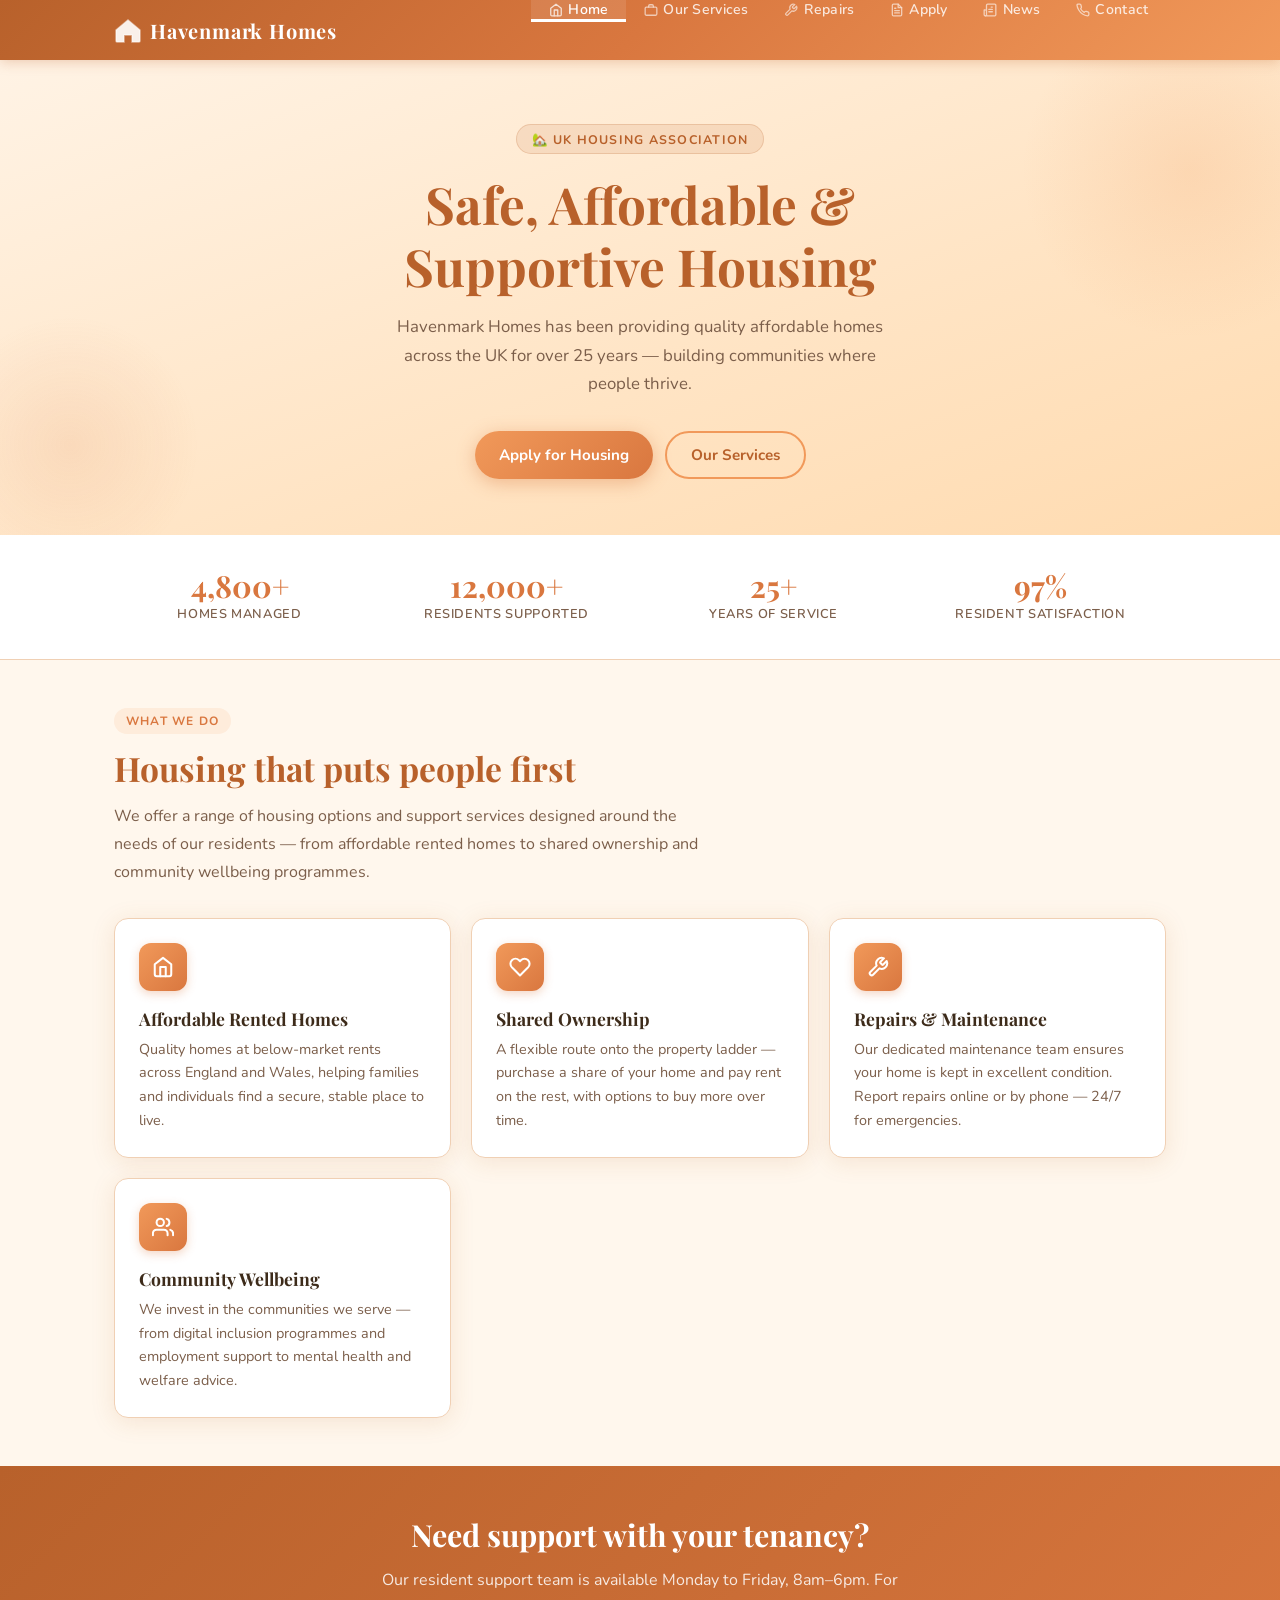
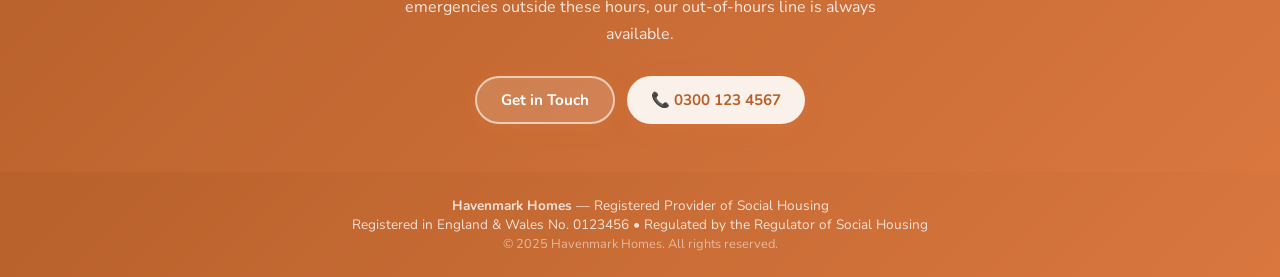
==== index.html @ f531d2bd "Add files via upload" ====
<!doctype html>
<html lang="en">
<head>
  <meta charset="utf-8" />
  <meta name="viewport" content="width=device-width, initial-scale=1" />
  <title>Havenmark Homes • Safe, Affordable, Supportive Housing</title>
  <meta name="description" content="Havenmark Homes is a UK housing association committed to providing safe, affordable, and supportive homes across the country." />
  <meta name="theme-color" content="#F1995A" />
  <link rel="icon" href="data:image/svg+xml,<svg xmlns='http://www.w3.org/2000/svg' viewBox='0 0 100 100'><text y='70' font-size='80'>🏠</text></svg>">
  <link href="https://fonts.googleapis.com/css2?family=Playfair+Display:wght@600;700&family=Nunito:wght@400;500;600;700&display=swap" rel="stylesheet" />

  <style>
    :root {
      --brand:       #F1995A;
      --brand-dark:  #D9773F;
      --brand-deep:  #B8612B;
      --cream:       #FFF7ED;
      --panel:       #FFF0DF;
      --text:        #3D2B1A;
      --muted:       #7B5E4A;
      --white:       #FFFFFF;
      --border:      #F0D0B4;
      --success:     #065F46;
      --success-bg:  #ECFDF5;
      --radius:      14px;
      --shadow:      0 4px 24px rgba(180,100,40,.13);
    }

    *, *::before, *::after { box-sizing: border-box; margin: 0; padding: 0; }

    html { font-size: 16px; scroll-behavior: smooth; }

    body {
      font-family: 'Nunito', sans-serif;
      background: var(--cream);
      color: var(--text);
      min-height: 100vh;
      display: flex;
      flex-direction: column;
    }

    /* ── TOP BAR ── */
    .topbar {
      background: linear-gradient(135deg, var(--brand-deep) 0%, var(--brand-dark) 50%, var(--brand) 100%);
      padding: 0;
      box-shadow: 0 2px 12px rgba(180,80,20,.25);
      position: sticky;
      top: 0;
      z-index: 100;
    }

    .topbar-inner {
      max-width: 1100px;
      margin: 0 auto;
      padding: 0 1.5rem;
      display: flex;
      align-items: stretch;
      justify-content: space-between;
      gap: 1rem;
    }

    .brand {
      font-family: 'Playfair Display', serif;
      font-size: 1.25rem;
      font-weight: 700;
      color: var(--white);
      letter-spacing: 0.04em;
      padding: 1rem 0;
      white-space: nowrap;
      display: flex;
      align-items: center;
      gap: .5rem;
    }

    .brand-icon {
      width: 28px; height: 28px;
      flex-shrink: 0;
    }

    /* ── NAV TABS ── */
    .nav-tabs {
      display: flex;
      align-items: stretch;
      gap: 0;
      list-style: none;
      overflow-x: auto;
      scrollbar-width: none;
    }
    .nav-tabs::-webkit-scrollbar { display: none; }

    .nav-tabs li a {
      display: flex;
      align-items: center;
      gap: .35rem;
      padding: 0 1.1rem;
      height: 100%;
      color: rgba(255,255,255,.82);
      text-decoration: none;
      font-weight: 600;
      font-size: .88rem;
      letter-spacing: .02em;
      white-space: nowrap;
      border-bottom: 3px solid transparent;
      transition: color .18s, border-color .18s, background .18s;
    }

    .nav-tabs li a:hover,
    .nav-tabs li a.active {
      color: var(--white);
      border-bottom-color: var(--white);
      background: rgba(255,255,255,.1);
    }

    .nav-tabs li a svg {
      opacity: .75;
      flex-shrink: 0;
    }

    /* ── HERO ── */
    .hero {
      background: linear-gradient(160deg, #FFF3E5 0%, #FFE4C4 60%, #FFDBB0 100%);
      padding: 4rem 1.5rem 3.5rem;
      text-align: center;
      position: relative;
      overflow: hidden;
    }

    .hero::before {
      content: '';
      position: absolute;
      top: -60px; right: -80px;
      width: 340px; height: 340px;
      background: radial-gradient(circle, rgba(241,153,90,.18) 0%, transparent 70%);
      pointer-events: none;
    }

    .hero::after {
      content: '';
      position: absolute;
      bottom: -40px; left: -60px;
      width: 260px; height: 260px;
      background: radial-gradient(circle, rgba(217,119,63,.12) 0%, transparent 70%);
      pointer-events: none;
    }

    .hero-badge {
      display: inline-block;
      background: rgba(184,97,43,.12);
      color: var(--brand-deep);
      font-size: .78rem;
      font-weight: 700;
      letter-spacing: .1em;
      text-transform: uppercase;
      padding: .35rem .9rem;
      border-radius: 999px;
      border: 1px solid rgba(184,97,43,.2);
      margin-bottom: 1.25rem;
    }

    .hero h1 {
      font-family: 'Playfair Display', serif;
      font-size: clamp(2rem, 4vw + 1rem, 3.2rem);
      color: var(--brand-deep);
      line-height: 1.2;
      margin-bottom: 1rem;
    }

    .hero p {
      color: var(--muted);
      font-size: 1.05rem;
      max-width: 52ch;
      margin: 0 auto 2rem;
      line-height: 1.7;
    }

    .hero-btns {
      display: flex;
      gap: .75rem;
      justify-content: center;
      flex-wrap: wrap;
    }

    .btn {
      display: inline-flex;
      align-items: center;
      gap: .45rem;
      padding: .75rem 1.5rem;
      border-radius: 999px;
      font-family: 'Nunito', sans-serif;
      font-weight: 700;
      font-size: .95rem;
      text-decoration: none;
      cursor: pointer;
      border: none;
      transition: transform .1s, box-shadow .2s, background .2s;
    }

    .btn-primary {
      background: linear-gradient(135deg, var(--brand) 0%, var(--brand-dark) 100%);
      color: var(--white);
      box-shadow: 0 4px 18px rgba(217,119,63,.4);
    }
    .btn-primary:hover { transform: translateY(-1px); box-shadow: 0 6px 22px rgba(217,119,63,.5); }
    .btn-primary:active { transform: translateY(0); }

    .btn-outline {
      background: transparent;
      color: var(--brand-deep);
      border: 2px solid var(--brand);
    }
    .btn-outline:hover { background: var(--brand); color: var(--white); }

    /* ── STAT STRIP ── */
    .stats-strip {
      background: var(--white);
      border-bottom: 1px solid var(--border);
    }

    .stats-inner {
      max-width: 1100px;
      margin: 0 auto;
      padding: 1.5rem;
      display: grid;
      grid-template-columns: repeat(4, 1fr);
      gap: 1rem;
    }

    .stat-item {
      text-align: center;
      padding: .75rem;
    }

    .stat-num {
      font-family: 'Playfair Display', serif;
      font-size: 1.9rem;
      color: var(--brand-dark);
      font-weight: 700;
      line-height: 1;
      margin-bottom: .25rem;
    }

    .stat-label {
      font-size: .8rem;
      color: var(--muted);
      font-weight: 600;
      text-transform: uppercase;
      letter-spacing: .05em;
    }

    /* ── PAGE SECTIONS ── */
    .page { display: none; }
    .page.active { display: block; }

    .section {
      max-width: 1100px;
      margin: 0 auto;
      padding: 3rem 1.5rem;
    }

    .section-tag {
      display: inline-block;
      font-size: .75rem;
      font-weight: 700;
      letter-spacing: .1em;
      text-transform: uppercase;
      color: var(--brand-dark);
      background: rgba(241,153,90,.12);
      padding: .3rem .75rem;
      border-radius: 999px;
      margin-bottom: .75rem;
    }

    .section h2 {
      font-family: 'Playfair Display', serif;
      font-size: clamp(1.5rem, 2vw + .8rem, 2.1rem);
      color: var(--brand-deep);
      margin-bottom: .75rem;
    }

    .section > p {
      color: var(--muted);
      max-width: 60ch;
      line-height: 1.75;
      margin-bottom: 2rem;
    }

    /* ── CARD GRID ── */
    .card-grid {
      display: grid;
      grid-template-columns: repeat(auto-fill, minmax(280px, 1fr));
      gap: 1.25rem;
    }

    .card {
      background: var(--white);
      border-radius: var(--radius);
      padding: 1.5rem;
      box-shadow: var(--shadow);
      border: 1px solid var(--border);
      transition: transform .18s, box-shadow .18s;
    }
    .card:hover { transform: translateY(-3px); box-shadow: 0 8px 30px rgba(180,100,40,.18); }

    .card-icon {
      width: 48px; height: 48px;
      background: linear-gradient(135deg, var(--brand) 0%, var(--brand-dark) 100%);
      border-radius: 12px;
      display: flex;
      align-items: center;
      justify-content: center;
      margin-bottom: 1rem;
      box-shadow: 0 3px 10px rgba(217,119,63,.3);
    }

    .card h3 {
      font-family: 'Playfair Display', serif;
      font-size: 1.1rem;
      color: var(--text);
      margin-bottom: .5rem;
    }

    .card p {
      font-size: .9rem;
      color: var(--muted);
      line-height: 1.65;
    }

    /* ── INFO BAND ── */
    .info-band {
      background: linear-gradient(135deg, var(--brand-deep) 0%, var(--brand-dark) 100%);
      padding: 3rem 1.5rem;
      text-align: center;
      color: var(--white);
    }

    .info-band h2 {
      font-family: 'Playfair Display', serif;
      font-size: clamp(1.4rem, 2vw + .6rem, 1.9rem);
      margin-bottom: .75rem;
    }

    .info-band p {
      opacity: .85;
      max-width: 52ch;
      margin: 0 auto 1.75rem;
      line-height: 1.7;
    }

    /* ── TWO COL ── */
    .two-col {
      display: grid;
      grid-template-columns: 1fr 1fr;
      gap: 2.5rem;
      align-items: start;
    }

    .two-col img-placeholder {
      display: block;
      background: linear-gradient(135deg, #FFDDB8, #F5BC8A);
      border-radius: var(--radius);
      height: 280px;
    }

    /* ── PROCESS STEPS ── */
    .steps {
      counter-reset: steps;
      display: flex;
      flex-direction: column;
      gap: 1rem;
    }

    .step {
      display: flex;
      gap: 1.25rem;
      align-items: flex-start;
      background: var(--white);
      border-radius: var(--radius);
      padding: 1.25rem 1.5rem;
      border: 1px solid var(--border);
      box-shadow: var(--shadow);
    }

    .step-num {
      width: 38px; height: 38px;
      background: linear-gradient(135deg, var(--brand), var(--brand-dark));
      border-radius: 50%;
      display: flex;
      align-items: center;
      justify-content: center;
      color: var(--white);
      font-weight: 700;
      font-size: .95rem;
      flex-shrink: 0;
      box-shadow: 0 3px 10px rgba(217,119,63,.3);
    }

    .step h4 {
      font-family: 'Playfair Display', serif;
      font-size: 1rem;
      color: var(--text);
      margin-bottom: .3rem;
    }

    .step p {
      font-size: .88rem;
      color: var(--muted);
      line-height: 1.6;
    }

    /* ── NOTICE BANNER ── */
    .notice {
      background: rgba(241,153,90,.1);
      border: 1px solid rgba(217,119,63,.25);
      border-radius: var(--radius);
      padding: 1rem 1.25rem;
      display: flex;
      gap: .75rem;
      align-items: flex-start;
      margin-bottom: 2rem;
    }

    .notice svg { flex-shrink: 0; margin-top: 2px; }

    .notice p { font-size: .9rem; color: var(--text); line-height: 1.6; }
    .notice strong { color: var(--brand-deep); }

    /* ── FORM STYLES ── */
    .form-wrap {
      background: var(--white);
      border-radius: var(--radius);
      padding: 2rem;
      box-shadow: var(--shadow);
      border: 1px solid var(--border);
      max-width: 640px;
    }

    .form-wrap h3 {
      font-family: 'Playfair Display', serif;
      font-size: 1.3rem;
      color: var(--text);
      margin-bottom: 1.25rem;
    }

    .form-row {
      display: grid;
      grid-template-columns: 1fr 1fr;
      gap: 1rem;
    }

    .field {
      margin-bottom: 1rem;
    }

    .field label {
      display: block;
      font-weight: 700;
      font-size: .88rem;
      color: var(--text);
      margin-bottom: .4rem;
      letter-spacing: .01em;
    }

    .field input,
    .field select,
    .field textarea {
      width: 100%;
      padding: .7rem .9rem;
      border: 1.5px solid var(--border);
      border-radius: 10px;
      background: #FFF9F4;
      color: var(--text);
      font-family: 'Nunito', sans-serif;
      font-size: .95rem;
      outline: none;
      transition: border-color .18s, box-shadow .18s;
      -webkit-appearance: none;
      appearance: none;
    }

    .field input:focus,
    .field select:focus,
    .field textarea:focus {
      border-color: var(--brand);
      box-shadow: 0 0 0 3px rgba(241,153,90,.15);
    }

    .field textarea { min-height: 110px; resize: vertical; }

    .form-footer {
      display: flex;
      align-items: center;
      gap: 1rem;
      margin-top: .5rem;
      flex-wrap: wrap;
    }

    .form-footer .helper {
      font-size: .82rem;
      color: var(--muted);
    }

    .form-footer a { color: var(--brand-dark); }

    .msg-success {
      display: none;
      background: var(--success-bg);
      color: var(--success);
      border: 1px solid #A7F3D0;
      padding: .85rem 1rem;
      border-radius: 10px;
      font-weight: 600;
      margin-top: 1rem;
      font-size: .93rem;
    }

    /* ── NEWS CARDS ── */
    .news-grid {
      display: grid;
      grid-template-columns: repeat(auto-fill, minmax(300px, 1fr));
      gap: 1.25rem;
    }

    .news-card {
      background: var(--white);
      border-radius: var(--radius);
      overflow: hidden;
      box-shadow: var(--shadow);
      border: 1px solid var(--border);
      transition: transform .18s, box-shadow .18s;
    }
    .news-card:hover { transform: translateY(-3px); box-shadow: 0 8px 30px rgba(180,100,40,.18); }

    .news-thumb {
      height: 160px;
      display: flex;
      align-items: center;
      justify-content: center;
      font-size: 3rem;
    }

    .news-body {
      padding: 1.25rem;
    }

    .news-tag {
      font-size: .73rem;
      font-weight: 700;
      text-transform: uppercase;
      letter-spacing: .08em;
      color: var(--brand-dark);
      margin-bottom: .4rem;
    }

    .news-body h3 {
      font-family: 'Playfair Display', serif;
      font-size: 1rem;
      color: var(--text);
      margin-bottom: .5rem;
      line-height: 1.4;
    }

    .news-body p {
      font-size: .86rem;
      color: var(--muted);
      line-height: 1.6;
    }

    .news-date {
      font-size: .78rem;
      color: #B09080;
      margin-top: .6rem;
    }

    /* ── CONTACT GRID ── */
    .contact-grid {
      display: grid;
      grid-template-columns: repeat(auto-fill, minmax(220px, 1fr));
      gap: 1rem;
      margin-bottom: 2.5rem;
    }

    .contact-card {
      background: var(--white);
      border-radius: var(--radius);
      padding: 1.25rem;
      box-shadow: var(--shadow);
      border: 1px solid var(--border);
      text-align: center;
    }

    .contact-card .icon {
      width: 44px; height: 44px;
      background: linear-gradient(135deg, var(--brand), var(--brand-dark));
      border-radius: 50%;
      display: flex;
      align-items: center;
      justify-content: center;
      margin: 0 auto .75rem;
    }

    .contact-card h4 {
      font-family: 'Playfair Display', serif;
      font-size: .98rem;
      color: var(--text);
      margin-bottom: .3rem;
    }

    .contact-card p {
      font-size: .86rem;
      color: var(--muted);
      line-height: 1.55;
    }

    .contact-card a {
      color: var(--brand-dark);
      font-weight: 700;
      text-decoration: none;
    }

    /* ── FOOTER ── */
    footer {
      background: linear-gradient(135deg, var(--brand-deep), var(--brand-dark));
      color: rgba(255,255,255,.8);
      text-align: center;
      padding: 1.5rem;
      font-size: .85rem;
      margin-top: auto;
    }

    footer a { color: rgba(255,255,255,.9); }

    /* ── RESPONSIVE ── */
    @media (max-width: 720px) {
      .stats-inner { grid-template-columns: repeat(2, 1fr); }
      .two-col { grid-template-columns: 1fr; gap: 1.5rem; }
      .form-row { grid-template-columns: 1fr; }
      .topbar-inner { flex-direction: column; padding: .75rem 1rem; gap: .25rem; }
      .brand { padding: .25rem 0; font-size: 1.1rem; }
      .nav-tabs li a { padding: 0 .75rem; font-size: .82rem; }
    }

    @media (max-width: 480px) {
      .stats-inner { grid-template-columns: 1fr 1fr; }
      .hero { padding: 2.5rem 1rem 2rem; }
    }

    /* ── ANIMATIONS ── */
    @keyframes fade-up {
      from { opacity: 0; transform: translateY(18px); }
      to   { opacity: 1; transform: translateY(0); }
    }

    .page.active .section,
    .hero-badge, .hero h1, .hero p, .hero-btns {
      animation: fade-up .45s ease both;
    }

    .hero h1       { animation-delay: .08s; }
    .hero p        { animation-delay: .16s; }
    .hero-btns     { animation-delay: .22s; }
  </style>
</head>
<body>

  <!-- ── TOP BAR + TABS ── -->
  <header class="topbar">
    <div class="topbar-inner">
      <div class="brand">
        <svg class="brand-icon" viewBox="0 0 28 28" fill="none" xmlns="http://www.w3.org/2000/svg">
          <path d="M2 14L14 4L26 14V25C26 25.55 25.55 26 25 26H18V19H10V26H3C2.45 26 2 25.55 2 25V14Z" fill="rgba(255,255,255,.9)" stroke="rgba(255,255,255,.5)" stroke-width="1.5"/>
        </svg>
        Havenmark Homes
      </div>
      <nav aria-label="Main navigation">
        <ul class="nav-tabs" role="tablist">
          <li role="presentation">
            <a href="#" class="active" role="tab" data-tab="home" aria-selected="true">
              <svg width="14" height="14" viewBox="0 0 24 24" fill="none" stroke="currentColor" stroke-width="2.2" stroke-linecap="round" stroke-linejoin="round"><path d="M3 9l9-7 9 7v11a2 2 0 0 1-2 2H5a2 2 0 0 1-2-2z"/><polyline points="9 22 9 12 15 12 15 22"/></svg>
              Home
            </a>
          </li>
          <li role="presentation">
            <a href="#" role="tab" data-tab="services" aria-selected="false">
              <svg width="14" height="14" viewBox="0 0 24 24" fill="none" stroke="currentColor" stroke-width="2.2" stroke-linecap="round" stroke-linejoin="round"><rect x="2" y="7" width="20" height="14" rx="2"/><path d="M16 7V5a2 2 0 0 0-2-2h-4a2 2 0 0 0-2 2v2"/></svg>
              Our Services
            </a>
          </li>
          <li role="presentation">
            <a href="#" role="tab" data-tab="repairs" aria-selected="false">
              <svg width="14" height="14" viewBox="0 0 24 24" fill="none" stroke="currentColor" stroke-width="2.2" stroke-linecap="round" stroke-linejoin="round"><path d="M14.7 6.3a1 1 0 0 0 0 1.4l1.6 1.6a1 1 0 0 0 1.4 0l3.77-3.77a6 6 0 0 1-7.94 7.94l-6.91 6.91a2.12 2.12 0 0 1-3-3l6.91-6.91a6 6 0 0 1 7.94-7.94l-3.76 3.76z"/></svg>
              Repairs
            </a>
          </li>
          <li role="presentation">
            <a href="#" role="tab" data-tab="apply" aria-selected="false">
              <svg width="14" height="14" viewBox="0 0 24 24" fill="none" stroke="currentColor" stroke-width="2.2" stroke-linecap="round" stroke-linejoin="round"><path d="M14 2H6a2 2 0 0 0-2 2v16a2 2 0 0 0 2 2h12a2 2 0 0 0 2-2V8z"/><polyline points="14 2 14 8 20 8"/><line x1="16" y1="13" x2="8" y2="13"/><line x1="16" y1="17" x2="8" y2="17"/><polyline points="10 9 9 9 8 9"/></svg>
              Apply
            </a>
          </li>
          <li role="presentation">
            <a href="#" role="tab" data-tab="news" aria-selected="false">
              <svg width="14" height="14" viewBox="0 0 24 24" fill="none" stroke="currentColor" stroke-width="2.2" stroke-linecap="round" stroke-linejoin="round"><path d="M4 22h16a2 2 0 0 0 2-2V4a2 2 0 0 0-2-2H8a2 2 0 0 0-2 2v16a2 2 0 0 0 2 2z"/><path d="M4 12H2v8a2 2 0 0 0 2 2"/><line x1="14" y1="7" x2="16" y2="7"/><line x1="10" y1="11" x2="16" y2="11"/><line x1="10" y1="15" x2="16" y2="15"/></svg>
              News
            </a>
          </li>
          <li role="presentation">
            <a href="#" role="tab" data-tab="contact" aria-selected="false">
              <svg width="14" height="14" viewBox="0 0 24 24" fill="none" stroke="currentColor" stroke-width="2.2" stroke-linecap="round" stroke-linejoin="round"><path d="M22 16.92v3a2 2 0 0 1-2.18 2 19.79 19.79 0 0 1-8.63-3.07A19.5 19.5 0 0 1 4.69 12a19.79 19.79 0 0 1-3.07-8.67A2 2 0 0 1 3.55 2h3a2 2 0 0 1 2 1.72c.127.96.361 1.903.7 2.81a2 2 0 0 1-.45 2.11L7.91 9.91a16 16 0 0 0 6.18 6.18l1.27-1.27a2 2 0 0 1 2.11-.45c.907.339 1.85.573 2.81.7A2 2 0 0 1 22 16.92z"/></svg>
              Contact
            </a>
          </li>
        </ul>
      </nav>
    </div>
  </header>

  <!-- ══════════════════════════════════════════ -->
  <!-- HOME PAGE                                  -->
  <!-- ══════════════════════════════════════════ -->
  <div class="page active" id="page-home">

    <section class="hero">
      <div class="hero-badge">🏡 UK Housing Association</div>
      <h1>Safe, Affordable &amp;<br/>Supportive Housing</h1>
      <p>Havenmark Homes has been providing quality affordable homes across the UK for over 25 years — building communities where people thrive.</p>
      <div class="hero-btns">
        <a class="btn btn-primary" href="#" data-tab="apply">Apply for Housing</a>
        <a class="btn btn-outline" href="#" data-tab="services">Our Services</a>
      </div>
    </section>

    <div class="stats-strip">
      <div class="stats-inner">
        <div class="stat-item">
          <div class="stat-num">4,800+</div>
          <div class="stat-label">Homes Managed</div>
        </div>
        <div class="stat-item">
          <div class="stat-num">12,000+</div>
          <div class="stat-label">Residents Supported</div>
        </div>
        <div class="stat-item">
          <div class="stat-num">25+</div>
          <div class="stat-label">Years of Service</div>
        </div>
        <div class="stat-item">
          <div class="stat-num">97%</div>
          <div class="stat-label">Resident Satisfaction</div>
        </div>
      </div>
    </div>

    <div class="section">
      <span class="section-tag">What We Do</span>
      <h2>Housing that puts people first</h2>
      <p>We offer a range of housing options and support services designed around the needs of our residents — from affordable rented homes to shared ownership and community wellbeing programmes.</p>
      <div class="card-grid">
        <div class="card">
          <div class="card-icon">
            <svg width="22" height="22" viewBox="0 0 24 24" fill="none" stroke="#fff" stroke-width="2.2" stroke-linecap="round" stroke-linejoin="round"><path d="M3 9l9-7 9 7v11a2 2 0 0 1-2 2H5a2 2 0 0 1-2-2z"/><polyline points="9 22 9 12 15 12 15 22"/></svg>
          </div>
          <h3>Affordable Rented Homes</h3>
          <p>Quality homes at below-market rents across England and Wales, helping families and individuals find a secure, stable place to live.</p>
        </div>
        <div class="card">
          <div class="card-icon">
            <svg width="22" height="22" viewBox="0 0 24 24" fill="none" stroke="#fff" stroke-width="2.2" stroke-linecap="round" stroke-linejoin="round"><path d="M20.84 4.61a5.5 5.5 0 0 0-7.78 0L12 5.67l-1.06-1.06a5.5 5.5 0 0 0-7.78 7.78l1.06 1.06L12 21.23l7.78-7.78 1.06-1.06a5.5 5.5 0 0 0 0-7.78z"/></svg>
          </div>
          <h3>Shared Ownership</h3>
          <p>A flexible route onto the property ladder — purchase a share of your home and pay rent on the rest, with options to buy more over time.</p>
        </div>
        <div class="card">
          <div class="card-icon">
            <svg width="22" height="22" viewBox="0 0 24 24" fill="none" stroke="#fff" stroke-width="2.2" stroke-linecap="round" stroke-linejoin="round"><path d="M14.7 6.3a1 1 0 0 0 0 1.4l1.6 1.6a1 1 0 0 0 1.4 0l3.77-3.77a6 6 0 0 1-7.94 7.94l-6.91 6.91a2.12 2.12 0 0 1-3-3l6.91-6.91a6 6 0 0 1 7.94-7.94l-3.76 3.76z"/></svg>
          </div>
          <h3>Repairs &amp; Maintenance</h3>
          <p>Our dedicated maintenance team ensures your home is kept in excellent condition. Report repairs online or by phone — 24/7 for emergencies.</p>
        </div>
        <div class="card">
          <div class="card-icon">
            <svg width="22" height="22" viewBox="0 0 24 24" fill="none" stroke="#fff" stroke-width="2.2" stroke-linecap="round" stroke-linejoin="round"><path d="M17 21v-2a4 4 0 0 0-4-4H5a4 4 0 0 0-4 4v2"/><circle cx="9" cy="7" r="4"/><path d="M23 21v-2a4 4 0 0 0-3-3.87"/><path d="M16 3.13a4 4 0 0 1 0 7.75"/></svg>
          </div>
          <h3>Community Wellbeing</h3>
          <p>We invest in the communities we serve — from digital inclusion programmes and employment support to mental health and welfare advice.</p>
        </div>
      </div>
    </div>

    <div class="info-band">
      <h2>Need support with your tenancy?</h2>
      <p>Our resident support team is available Monday to Friday, 8am–6pm. For emergencies outside these hours, our out-of-hours line is always available.</p>
      <div style="display:flex;gap:.75rem;justify-content:center;flex-wrap:wrap;">
        <a class="btn btn-primary" href="#" data-tab="contact" style="background:rgba(255,255,255,.15);border:2px solid rgba(255,255,255,.6);backdrop-filter:blur(4px);">Get in Touch</a>
        <a class="btn btn-primary" href="tel:03001234567" style="background:rgba(255,255,255,.9);color:var(--brand-deep);">📞 0300 123 4567</a>
      </div>
    </div>

  </div>

  <!-- ══════════════════════════════════════════ -->
  <!-- SERVICES PAGE                              -->
  <!-- ══════════════════════════════════════════ -->
  <div class="page" id="page-services">
    <div class="section">
      <span class="section-tag">Our Services</span>
      <h2>Everything you need under one roof</h2>
      <p>As a registered provider of social housing, Havenmark Homes offers a comprehensive range of housing and support services to current and prospective residents.</p>

      <div class="two-col" style="margin-bottom:2.5rem;">
        <div>
          <div class="steps">
            <div class="step">
              <div class="step-num">1</div>
              <div>
                <h4>Affordable Rented Homes</h4>
                <p>Below-market rents charged at no more than 80% of local market rates, regulated by Homes England and the Regulator of Social Housing.</p>
              </div>
            </div>
            <div class="step">
              <div class="step-num">2</div>
              <div>
                <h4>Shared Ownership Schemes</h4>
                <p>Buy between 10%–75% of a property and pay reduced rent on the remainder, with the right to staircase up to 100% ownership.</p>
              </div>
            </div>
            <div class="step">
              <div class="step-num">3</div>
              <div>
                <h4>Sheltered & Supported Housing</h4>
                <p>Specialist accommodation for older residents and those with additional needs, with on-site support and communal facilities.</p>
              </div>
            </div>
            <div class="step">
              <div class="step-num">4</div>
              <div>
                <h4>Temporary & Emergency Housing</h4>
                <p>Working with local councils to provide temporary accommodation for households in urgent housing need across our areas of operation.</p>
              </div>
            </div>
          </div>
        </div>
        <div>
          <div class="card" style="background:linear-gradient(135deg,#FFF3E5,#FFE4C4);margin-bottom:1.25rem;">
            <h3 style="font-family:'Playfair Display',serif;margin-bottom:.5rem;">Resident Benefits</h3>
            <ul style="list-style:none;display:flex;flex-direction:column;gap:.6rem;margin-top:.5rem;">
              <li style="display:flex;gap:.6rem;align-items:flex-start;font-size:.9rem;color:var(--muted);">
                <span style="color:var(--brand-dark);font-weight:700;margin-top:1px;">✓</span> Dedicated housing officer for your area
              </li>
              <li style="display:flex;gap:.6rem;align-items:flex-start;font-size:.9rem;color:var(--muted);">
                <span style="color:var(--brand-dark);font-weight:700;margin-top:1px;">✓</span> Online resident portal — pay rent, report repairs, manage account
              </li>
              <li style="display:flex;gap:.6rem;align-items:flex-start;font-size:.9rem;color:var(--muted);">
                <span style="color:var(--brand-dark);font-weight:700;margin-top:1px;">✓</span> 24/7 emergency repairs line
              </li>
              <li style="display:flex;gap:.6rem;align-items:flex-start;font-size:.9rem;color:var(--muted);">
                <span style="color:var(--brand-dark);font-weight:700;margin-top:1px;">✓</span> Free welfare benefit and debt advice
              </li>
              <li style="display:flex;gap:.6rem;align-items:flex-start;font-size:.9rem;color:var(--muted);">
                <span style="color:var(--brand-dark);font-weight:700;margin-top:1px;">✓</span> Community events and neighbourhood programmes
              </li>
              <li style="display:flex;gap:.6rem;align-items:flex-start;font-size:.9rem;color:var(--muted);">
                <span style="color:var(--brand-dark);font-weight:700;margin-top:1px;">✓</span> Digital skills and employment support sessions
              </li>
            </ul>
          </div>
          <div class="card">
            <h3 style="font-family:'Playfair Display',serif;margin-bottom:.5rem;">Regulated &amp; Accredited</h3>
            <p style="font-size:.88rem;color:var(--muted);line-height:1.65;">Havenmark Homes is registered with the Regulator of Social Housing and is a member of the National Housing Federation. We comply with the Consumer Standards and publish our performance data annually.</p>
          </div>
        </div>
      </div>

    </div>
  </div>

  <!-- ══════════════════════════════════════════ -->
  <!-- REPAIRS PAGE                               -->
  <!-- ══════════════════════════════════════════ -->
  <div class="page" id="page-repairs">
    <div class="section">
      <span class="section-tag">Repairs &amp; Maintenance</span>
      <h2>Report a repair or maintenance issue</h2>
      <p>We aim to complete all routine repairs within 28 days and urgent repairs within 24 hours. Emergency repairs are attended to within 4 hours.</p>

      <div class="notice">
        <svg width="18" height="18" viewBox="0 0 24 24" fill="none" stroke="var(--brand-dark)" stroke-width="2.2" stroke-linecap="round" stroke-linejoin="round"><circle cx="12" cy="12" r="10"/><line x1="12" y1="8" x2="12" y2="12"/><line x1="12" y1="16" x2="12.01" y2="16"/></svg>
        <p><strong>Emergency?</strong> If you have a gas leak, flooding, or total loss of heating in winter, call our emergency line immediately: <strong><a href="tel:03001234567" style="color:var(--brand-deep);">0300 123 4567</a></strong> — available 24/7.</p>
      </div>

      <div class="card-grid" style="margin-bottom:2.5rem;">
        <div class="card">
          <div class="card-icon"><svg width="22" height="22" viewBox="0 0 24 24" fill="none" stroke="#fff" stroke-width="2.2" stroke-linecap="round" stroke-linejoin="round"><polyline points="22 12 18 12 15 21 9 3 6 12 2 12"/></svg></div>
          <h3>Emergency Repairs</h3>
          <p>Gas leaks, flooding, no heating in winter, structural damage — attended within <strong>4 hours</strong>.</p>
        </div>
        <div class="card">
          <div class="card-icon"><svg width="22" height="22" viewBox="0 0 24 24" fill="none" stroke="#fff" stroke-width="2.2" stroke-linecap="round" stroke-linejoin="round"><circle cx="12" cy="12" r="10"/><polyline points="12 6 12 12 16 14"/></svg></div>
          <h3>Urgent Repairs</h3>
          <p>Part loss of heating, leaking roof, broken door locks, unsafe electrics — completed within <strong>24 hours</strong>.</p>
        </div>
        <div class="card">
          <div class="card-icon"><svg width="22" height="22" viewBox="0 0 24 24" fill="none" stroke="#fff" stroke-width="2.2" stroke-linecap="round" stroke-linejoin="round"><rect x="3" y="4" width="18" height="18" rx="2"/><line x1="16" y1="2" x2="16" y2="6"/><line x1="8" y1="2" x2="8" y2="6"/><line x1="3" y1="10" x2="21" y2="10"/></svg></div>
          <h3>Routine Repairs</h3>
          <p>General maintenance, plastering, minor plumbing — completed within <strong>28 calendar days</strong>.</p>
        </div>
      </div>

      <div class="form-wrap">
        <h3>Report a Repair</h3>
        <form id="repairForm" novalidate>
          <div class="form-row">
            <div class="field">
              <label for="r-name">Full Name</label>
              <input id="r-name" name="name" type="text" required placeholder="e.g., Alex Morgan" autocomplete="name" />
            </div>
            <div class="field">
              <label for="r-ref">Tenancy Reference</label>
              <input id="r-ref" name="ref" type="text" required placeholder="e.g., HMH-123456" />
            </div>
          </div>
          <div class="field">
            <label for="r-address">Property Address</label>
            <input id="r-address" name="address" type="text" required placeholder="Full address including postcode" autocomplete="street-address" />
          </div>
          <div class="field">
            <label for="r-type">Repair Type</label>
            <select id="r-type" name="type" required>
              <option value="" disabled selected>Select repair type</option>
              <option>Plumbing / Leak</option>
              <option>Heating / Boiler</option>
              <option>Electrical</option>
              <option>Doors / Windows</option>
              <option>Roof / Guttering</option>
              <option>Damp / Mould</option>
              <option>Structural</option>
              <option>Other</option>
            </select>
          </div>
          <div class="field">
            <label for="r-priority">Priority Level</label>
            <select id="r-priority" name="priority" required>
              <option value="" disabled selected>How urgent is this?</option>
              <option>Emergency (danger to health/safety)</option>
              <option>Urgent (within 24 hours)</option>
              <option>Routine (within 28 days)</option>
            </select>
          </div>
          <div class="field">
            <label for="r-desc">Description</label>
            <textarea id="r-desc" name="desc" required placeholder="Please describe the issue in as much detail as possible"></textarea>
          </div>
          <div class="form-footer">
            <button class="btn btn-primary" type="submit">Submit Repair Request</button>
          </div>
          <div id="repairMsg" class="msg-success">✅ Your repair request has been submitted. We will contact you to confirm the appointment.</div>
        </form>
      </div>
    </div>
  </div>

  <!-- ══════════════════════════════════════════ -->
  <!-- APPLY PAGE                                 -->
  <!-- ══════════════════════════════════════════ -->
  <div class="page" id="page-apply">
    <div class="section">
      <span class="section-tag">Apply for Housing</span>
      <h2>Start your housing application</h2>
      <p>Complete the form below and a member of our housing team will be in touch within 2–3 working days to discuss your options.</p>

      <div style="display:grid;grid-template-columns:1fr 340px;gap:2rem;align-items:start;" class="apply-layout">
        <div class="form-wrap">
          <h3>Housing Application Form</h3>
          <form id="applyForm" novalidate>
            <div class="form-row">
              <div class="field">
                <label for="a-fname">First Name</label>
                <input id="a-fname" name="firstName" type="text" required placeholder="First name" autocomplete="given-name" />
              </div>
              <div class="field">
                <label for="a-lname">Last Name</label>
                <input id="a-lname" name="lastName" type="text" required placeholder="Last name" autocomplete="family-name" />
              </div>
            </div>
            <div class="field">
              <label for="a-email">Email Address</label>
              <input id="a-email" name="email" type="email" required placeholder="name@example.com" autocomplete="email" />
            </div>
            <div class="form-row">
              <div class="field">
                <label for="a-phone">Phone Number</label>
                <input id="a-phone" name="phone" type="tel" placeholder="07123 456789" autocomplete="tel" />
              </div>
              <div class="field">
                <label for="a-postcode">Current Postcode</label>
                <input id="a-postcode" name="postcode" type="text" required placeholder="SW1A 1AA" />
              </div>
            </div>
            <div class="field">
              <label for="a-type">Type of Housing Needed</label>
              <select id="a-type" name="type" required>
                <option value="" disabled selected>Please select</option>
                <option>Affordable rented home</option>
                <option>Shared ownership</option>
                <option>Sheltered / supported housing</option>
                <option>Temporary accommodation</option>
                <option>Other enquiry</option>
              </select>
            </div>
            <div class="field">
              <label for="a-household">Household Size</label>
              <select id="a-household" name="household">
                <option value="" disabled selected>Number of people</option>
                <option>1 person</option>
                <option>2 people</option>
                <option>3 people</option>
                <option>4 people</option>
                <option>5+ people</option>
              </select>
            </div>
            <div class="field">
              <label for="a-msg">Additional Information</label>
              <textarea id="a-msg" name="message" placeholder="Any specific needs, timeframes, or other details that may help us"></textarea>
            </div>
            <div class="form-footer">
              <button class="btn btn-primary" type="submit">Submit Application</button>
              <span class="helper">By submitting you agree to our <a href="#">privacy notice</a>.</span>
            </div>
            <div id="applyMsg" class="msg-success">✅ Thank you — your application has been received. We'll be in touch within 2–3 working days.</div>
          </form>
        </div>

        <div>
          <div class="card" style="margin-bottom:1rem;">
            <h3 style="font-family:'Playfair Display',serif;margin-bottom:.75rem;">How it works</h3>
            <div class="steps">
              <div class="step" style="padding:.9rem 1rem;">
                <div class="step-num" style="width:30px;height:30px;font-size:.82rem;">1</div>
                <div>
                  <h4 style="font-size:.9rem;">Submit your application</h4>
                  <p style="font-size:.82rem;">Complete the form with your details and housing needs.</p>
                </div>
              </div>
              <div class="step" style="padding:.9rem 1rem;">
                <div class="step-num" style="width:30px;height:30px;font-size:.82rem;">2</div>
                <div>
                  <h4 style="font-size:.9rem;">Initial assessment</h4>
                  <p style="font-size:.82rem;">Our team reviews your application within 2–3 working days.</p>
                </div>
              </div>
              <div class="step" style="padding:.9rem 1rem;">
                <div class="step-num" style="width:30px;height:30px;font-size:.82rem;">3</div>
                <div>
                  <h4 style="font-size:.9rem;">Property matching</h4>
                  <p style="font-size:.82rem;">We match you to suitable available properties in your area.</p>
                </div>
              </div>
              <div class="step" style="padding:.9rem 1rem;">
                <div class="step-num" style="width:30px;height:30px;font-size:.82rem;">4</div>
                <div>
                  <h4 style="font-size:.9rem;">Tenancy offer</h4>
                  <p style="font-size:.82rem;">If successful, we'll make you a formal tenancy offer.</p>
                </div>
              </div>
            </div>
          </div>
          <div class="card" style="background:linear-gradient(135deg,#FFF3E5,#FFE4C4);">
            <p style="font-size:.88rem;color:var(--muted);line-height:1.65;"><strong style="color:var(--brand-deep);">Need urgent help?</strong><br/>If you are homeless or at risk of homelessness, please contact your local council's housing department immediately, or call our support line on <a href="tel:03001234567" style="color:var(--brand-dark);font-weight:700;">0300 123 4567</a>.</p>
          </div>
        </div>
      </div>
    </div>
  </div>

  <!-- ══════════════════════════════════════════ -->
  <!-- NEWS PAGE                                  -->
  <!-- ══════════════════════════════════════════ -->
  <div class="page" id="page-news">
    <div class="section">
      <span class="section-tag">News &amp; Updates</span>
      <h2>Latest from Havenmark Homes</h2>
      <p>Stay up to date with the latest news, community stories, and updates from across our housing portfolio.</p>

      <div class="news-grid">
        <div class="news-card">
          <div class="news-thumb" style="background:linear-gradient(135deg,#FFE4C4,#FFDDB0);">🏗️</div>
          <div class="news-body">
            <div class="news-tag">Development</div>
            <h3>180 new affordable homes approved for development in South Yorkshire</h3>
            <p>Planning permission granted for our largest development to date, bringing 180 affordable homes to the Rotherham area by 2026.</p>
            <div class="news-date">12 March 2025</div>
          </div>
        </div>
        <div class="news-card">
          <div class="news-thumb" style="background:linear-gradient(135deg,#FFF0D8,#FFE8C0);">🌿</div>
          <div class="news-body">
            <div class="news-tag">Sustainability</div>
            <h3>Havenmark achieves EPC Band C across 85% of our housing stock</h3>
            <p>Our retrofit programme has seen 85% of homes reach EPC Band C or above, helping residents reduce energy bills.</p>
            <div class="news-date">28 February 2025</div>
          </div>
        </div>
        <div class="news-card">
          <div class="news-thumb" style="background:linear-gradient(135deg,#FFEBD5,#FFD9B5);">🤝</div>
          <div class="news-body">
            <div class="news-tag">Community</div>
            <h3>New employment support programme launches across three regions</h3>
            <p>In partnership with local colleges, our Pathways to Work programme offers residents free training and job placement support.</p>
            <div class="news-date">14 February 2025</div>
          </div>
        </div>
        <div class="news-card">
          <div class="news-thumb" style="background:linear-gradient(135deg,#FFF3E5,#FFDFC4);">📱</div>
          <div class="news-body">
            <div class="news-tag">Resident Services</div>
            <h3>Resident portal upgraded with new repair booking and payment features</h3>
            <p>The MyHavenmark portal now allows residents to book repair appointments, track progress, and make payments directly online.</p>
            <div class="news-date">3 January 2025</div>
          </div>
        </div>
        <div class="news-card">
          <div class="news-thumb" style="background:linear-gradient(135deg,#FFE8D0,#FFD5AA);">🏆</div>
          <div class="news-body">
            <div class="news-tag">Awards</div>
            <h3>Havenmark named Housing Association of the Year at Inside Housing Awards</h3>
            <p>We are proud to have been recognised for our resident-first approach and commitment to community investment at this year's awards.</p>
            <div class="news-date">18 December 2024</div>
          </div>
        </div>
        <div class="news-card">
          <div class="news-thumb" style="background:linear-gradient(135deg,#FFF0DC,#FFDBB0);">📋</div>
          <div class="news-body">
            <div class="news-tag">Policy</div>
            <h3>Annual Report 2023–24 published: record investment in new homes</h3>
            <p>Our annual report reveals record investment of £48 million in new homes and services, with plans to accelerate development in 2025.</p>
            <div class="news-date">5 December 2024</div>
          </div>
        </div>
      </div>
    </div>
  </div>

  <!-- ══════════════════════════════════════════ -->
  <!-- CONTACT PAGE                               -->
  <!-- ══════════════════════════════════════════ -->
  <div class="page" id="page-contact">
    <div class="section">
      <span class="section-tag">Contact Us</span>
      <h2>Get in touch with our team</h2>
      <p>We're here to help. Whether you're a current resident, a prospective applicant, or a partner organisation, our team is ready to assist.</p>

      <div class="contact-grid">
        <div class="contact-card">
          <div class="icon"><svg width="20" height="20" viewBox="0 0 24 24" fill="none" stroke="#fff" stroke-width="2.2" stroke-linecap="round" stroke-linejoin="round"><path d="M22 16.92v3a2 2 0 0 1-2.18 2 19.79 19.79 0 0 1-8.63-3.07A19.5 19.5 0 0 1 4.69 12a19.79 19.79 0 0 1-3.07-8.67A2 2 0 0 1 3.55 2h3a2 2 0 0 1 2 1.72c.127.96.361 1.903.7 2.81a2 2 0 0 1-.45 2.11L7.91 9.91a16 16 0 0 0 6.18 6.18l1.27-1.27a2 2 0 0 1 2.11-.45c.907.339 1.85.573 2.81.7A2 2 0 0 1 22 16.92z"/></svg></div>
          <h4>Phone</h4>
          <p><a href="tel:03001234567">0300 123 4567</a><br/><span style="font-size:.8rem;">Mon–Fri 8am–6pm</span></p>
        </div>
        <div class="contact-card">
          <div class="icon"><svg width="20" height="20" viewBox="0 0 24 24" fill="none" stroke="#fff" stroke-width="2.2" stroke-linecap="round" stroke-linejoin="round"><path d="M4 4h16c1.1 0 2 .9 2 2v12c0 1.1-.9 2-2 2H4c-1.1 0-2-.9-2-2V6c0-1.1.9-2 2-2z"/><polyline points="22,6 12,13 2,6"/></svg></div>
          <h4>Email</h4>
          <p><a href="mailto:hello@havenmarkhomes.org.uk">hello@havenmarkhomes.org.uk</a><br/><span style="font-size:.8rem;">Response within 2 working days</span></p>
        </div>
        <div class="contact-card">
          <div class="icon"><svg width="20" height="20" viewBox="0 0 24 24" fill="none" stroke="#fff" stroke-width="2.2" stroke-linecap="round" stroke-linejoin="round"><path d="M21 10c0 7-9 13-9 13s-9-6-9-13a9 9 0 0 1 18 0z"/><circle cx="12" cy="10" r="3"/></svg></div>
          <h4>Head Office</h4>
          <p>12 Millbank House<br/>Sheffield, S1 2GH</p>
        </div>
        <div class="contact-card">
          <div class="icon"><svg width="20" height="20" viewBox="0 0 24 24" fill="none" stroke="#fff" stroke-width="2.2" stroke-linecap="round" stroke-linejoin="round"><circle cx="12" cy="12" r="10"/><line x1="12" y1="8" x2="12" y2="12"/><line x1="12" y1="16" x2="12.01" y2="16"/></svg></div>
          <h4>Emergency Line</h4>
          <p><a href="tel:03001234999">0300 123 4999</a><br/><span style="font-size:.8rem;">Available 24 hours, 7 days</span></p>
        </div>
      </div>

      <div style="display:grid;grid-template-columns:1fr 340px;gap:2rem;align-items:start;" class="apply-layout">
        <div class="form-wrap">
          <h3>Send us a message</h3>
          <form id="contactForm" novalidate>
            <div class="form-row">
              <div class="field">
                <label for="c-name">Full Name</label>
                <input id="c-name" name="name" type="text" required placeholder="Your name" autocomplete="name" />
              </div>
              <div class="field">
                <label for="c-email">Email</label>
                <input id="c-email" name="email" type="email" required placeholder="name@example.com" autocomplete="email" />
              </div>
            </div>
            <div class="form-row">
              <div class="field">
                <label for="c-phone">Phone (optional)</label>
                <input id="c-phone" name="phone" type="tel" placeholder="07123 456789" autocomplete="tel" />
              </div>
              <div class="field">
                <label for="c-subject">Subject</label>
                <select id="c-subject" name="subject" required>
                  <option value="" disabled selected>Select a subject</option>
                  <option>General enquiry</option>
                  <option>Existing tenancy</option>
                  <option>Housing application</option>
                  <option>Repairs &amp; maintenance</option>
                  <option>Complaint</option>
                  <option>Press &amp; media</option>
                </select>
              </div>
            </div>
            <div class="field">
              <label for="c-msg">Message</label>
              <textarea id="c-msg" name="message" required placeholder="How can we help?"></textarea>
            </div>
            <div class="form-footer">
              <button class="btn btn-primary" type="submit">Send Message</button>
              <span class="helper">By submitting you agree to our <a href="#">privacy notice</a>.</span>
            </div>
            <div id="contactMsg" class="msg-success">✅ Message received — we'll be in touch within 2 working days.</div>
          </form>
        </div>

        <div class="card" style="background:linear-gradient(135deg,#FFF3E5,#FFE4C4);">
          <h3 style="font-family:'Playfair Display',serif;margin-bottom:.75rem;">Useful links</h3>
          <ul style="list-style:none;display:flex;flex-direction:column;gap:.6rem;">
            <li><a href="#" style="color:var(--brand-dark);font-weight:600;font-size:.9rem;text-decoration:none;">→ Report a repair online</a></li>
            <li><a href="#" style="color:var(--brand-dark);font-weight:600;font-size:.9rem;text-decoration:none;">→ Pay your rent</a></li>
            <li><a href="#" style="color:var(--brand-dark);font-weight:600;font-size:.9rem;text-decoration:none;">→ View your tenancy documents</a></li>
            <li><a href="#" style="color:var(--brand-dark);font-weight:600;font-size:.9rem;text-decoration:none;">→ Make a complaint</a></li>
            <li><a href="#" style="color:var(--brand-dark);font-weight:600;font-size:.9rem;text-decoration:none;">→ Welfare benefit advice</a></li>
            <li><a href="#" style="color:var(--brand-dark);font-weight:600;font-size:.9rem;text-decoration:none;">→ Regulator of Social Housing</a></li>
          </ul>
        </div>
      </div>
    </div>
  </div>

  <!-- ── FOOTER ── -->
  <footer>
    <div>
      <strong>Havenmark Homes</strong> — Registered Provider of Social Housing<br/>
      Registered in England &amp; Wales No. 0123456 • Regulated by the Regulator of Social Housing<br/>
      <span style="opacity:.65;font-size:.8rem;">© 2025 Havenmark Homes. All rights reserved.</span>
    </div>
  </footer>

  <script>
    // ── TAB NAVIGATION ──
    function switchTab(tabName) {
      // Update tab links
      document.querySelectorAll('.nav-tabs a').forEach(a => {
        a.classList.toggle('active', a.dataset.tab === tabName);
        a.setAttribute('aria-selected', a.dataset.tab === tabName);
      });
      // Update pages
      document.querySelectorAll('.page').forEach(p => {
        p.classList.toggle('active', p.id === 'page-' + tabName);
      });
      window.scrollTo({ top: 0, behavior: 'smooth' });
    }

    document.querySelectorAll('[data-tab]').forEach(el => {
      el.addEventListener('click', (e) => {
        e.preventDefault();
        switchTab(el.dataset.tab);
      });
    });

    // ── FORM HANDLERS ──
    function handleForm(formId, msgId) {
      const form = document.getElementById(formId);
      const msg  = document.getElementById(msgId);
      if (!form) return;
      form.addEventListener('submit', (e) => {
        e.preventDefault();
        if (!form.checkValidity()) { form.reportValidity(); return; }
        msg.style.display = 'block';
        form.querySelectorAll('input, select, textarea, button').forEach(el => el.disabled = true);
        setTimeout(() => { msg.scrollIntoView({ behavior: 'smooth', block: 'nearest' }); }, 100);
      });
    }

    handleForm('applyForm',  'applyMsg');
    handleForm('repairForm', 'repairMsg');
    handleForm('contactForm','contactMsg');
  </script>

</body>
</html>
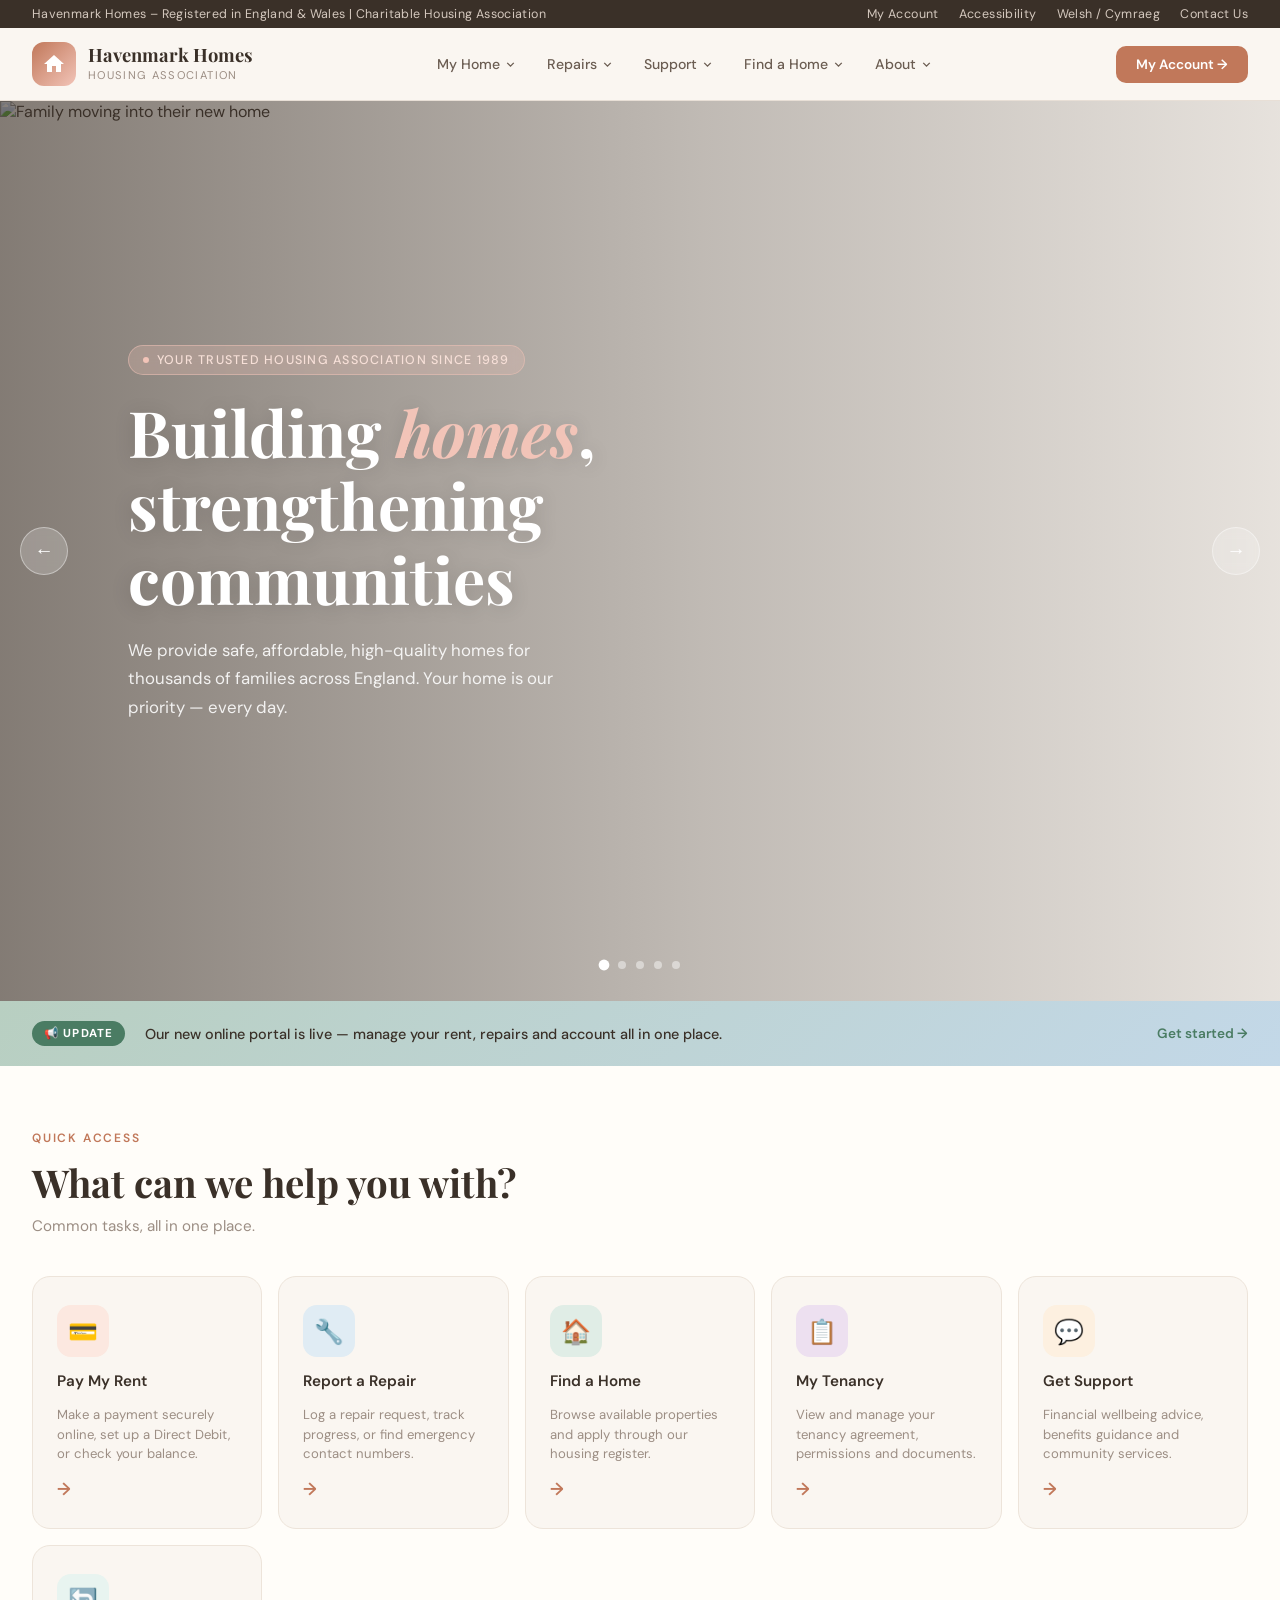
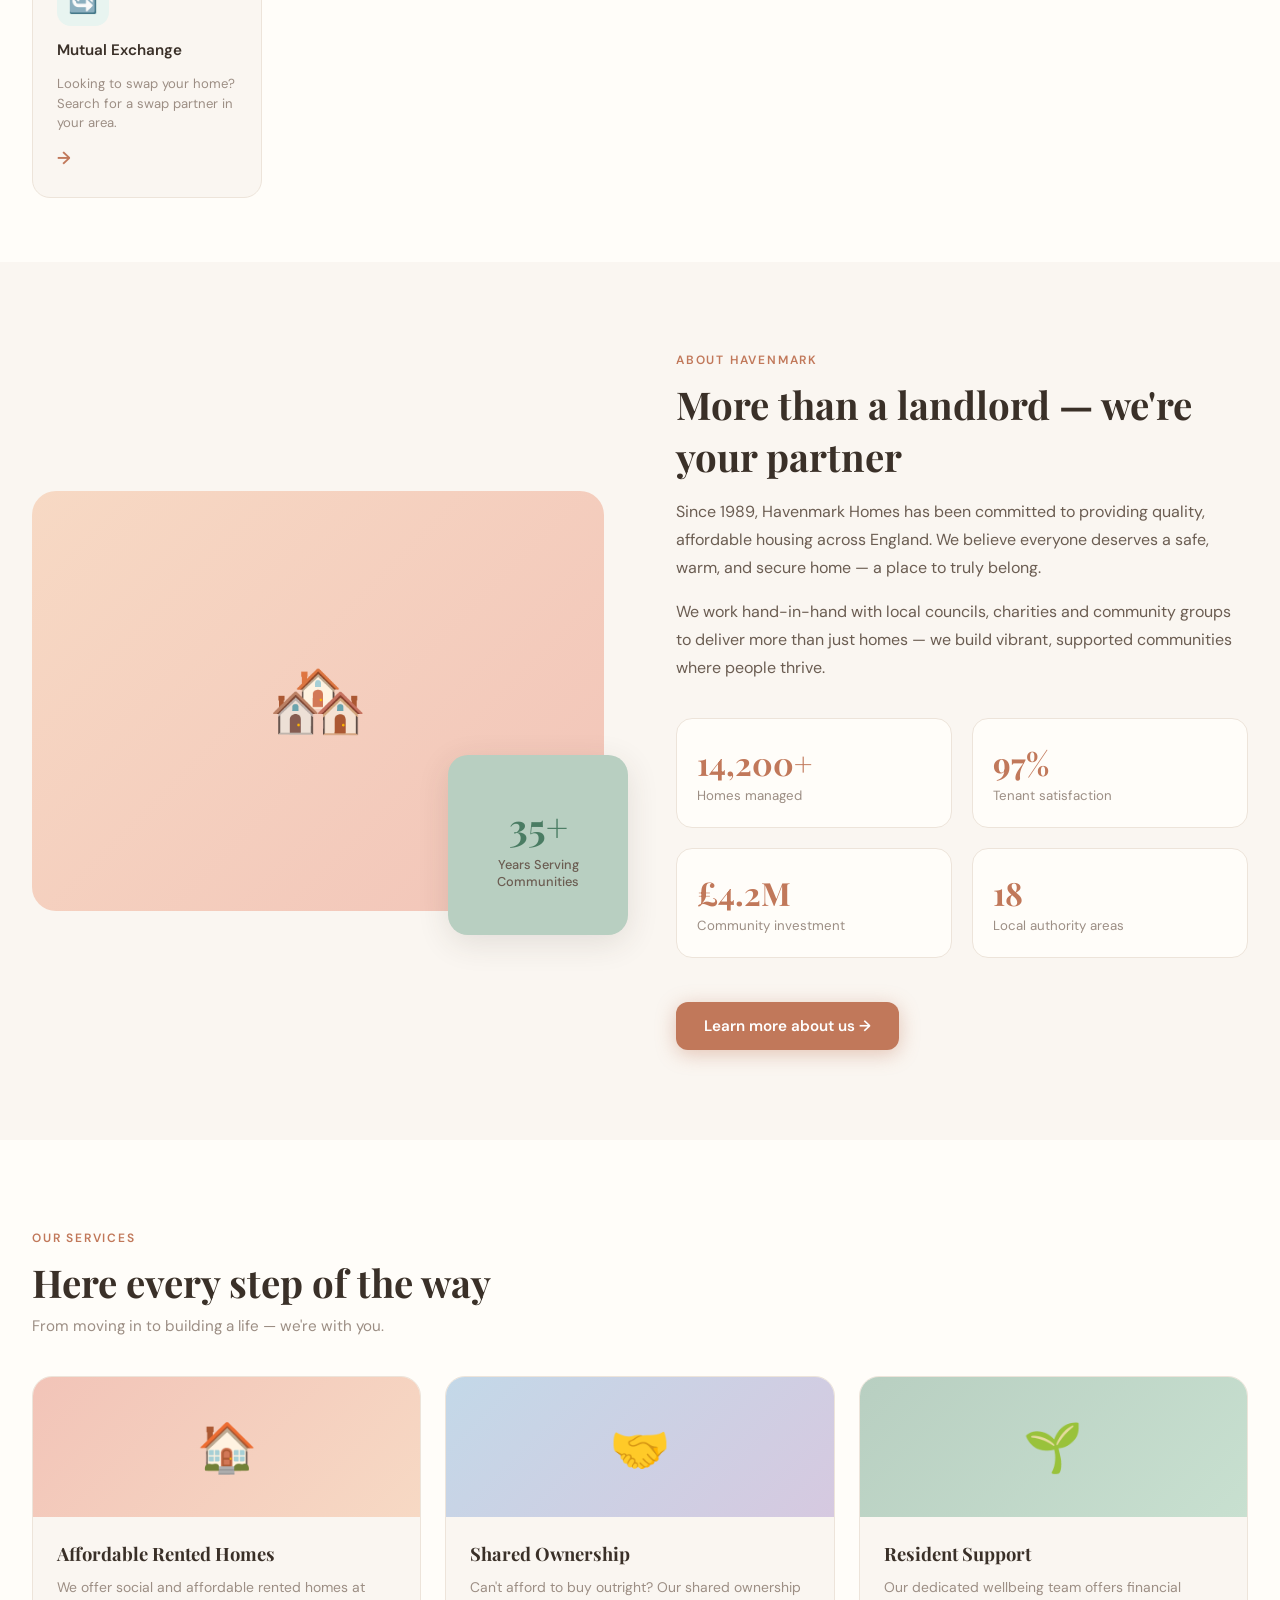
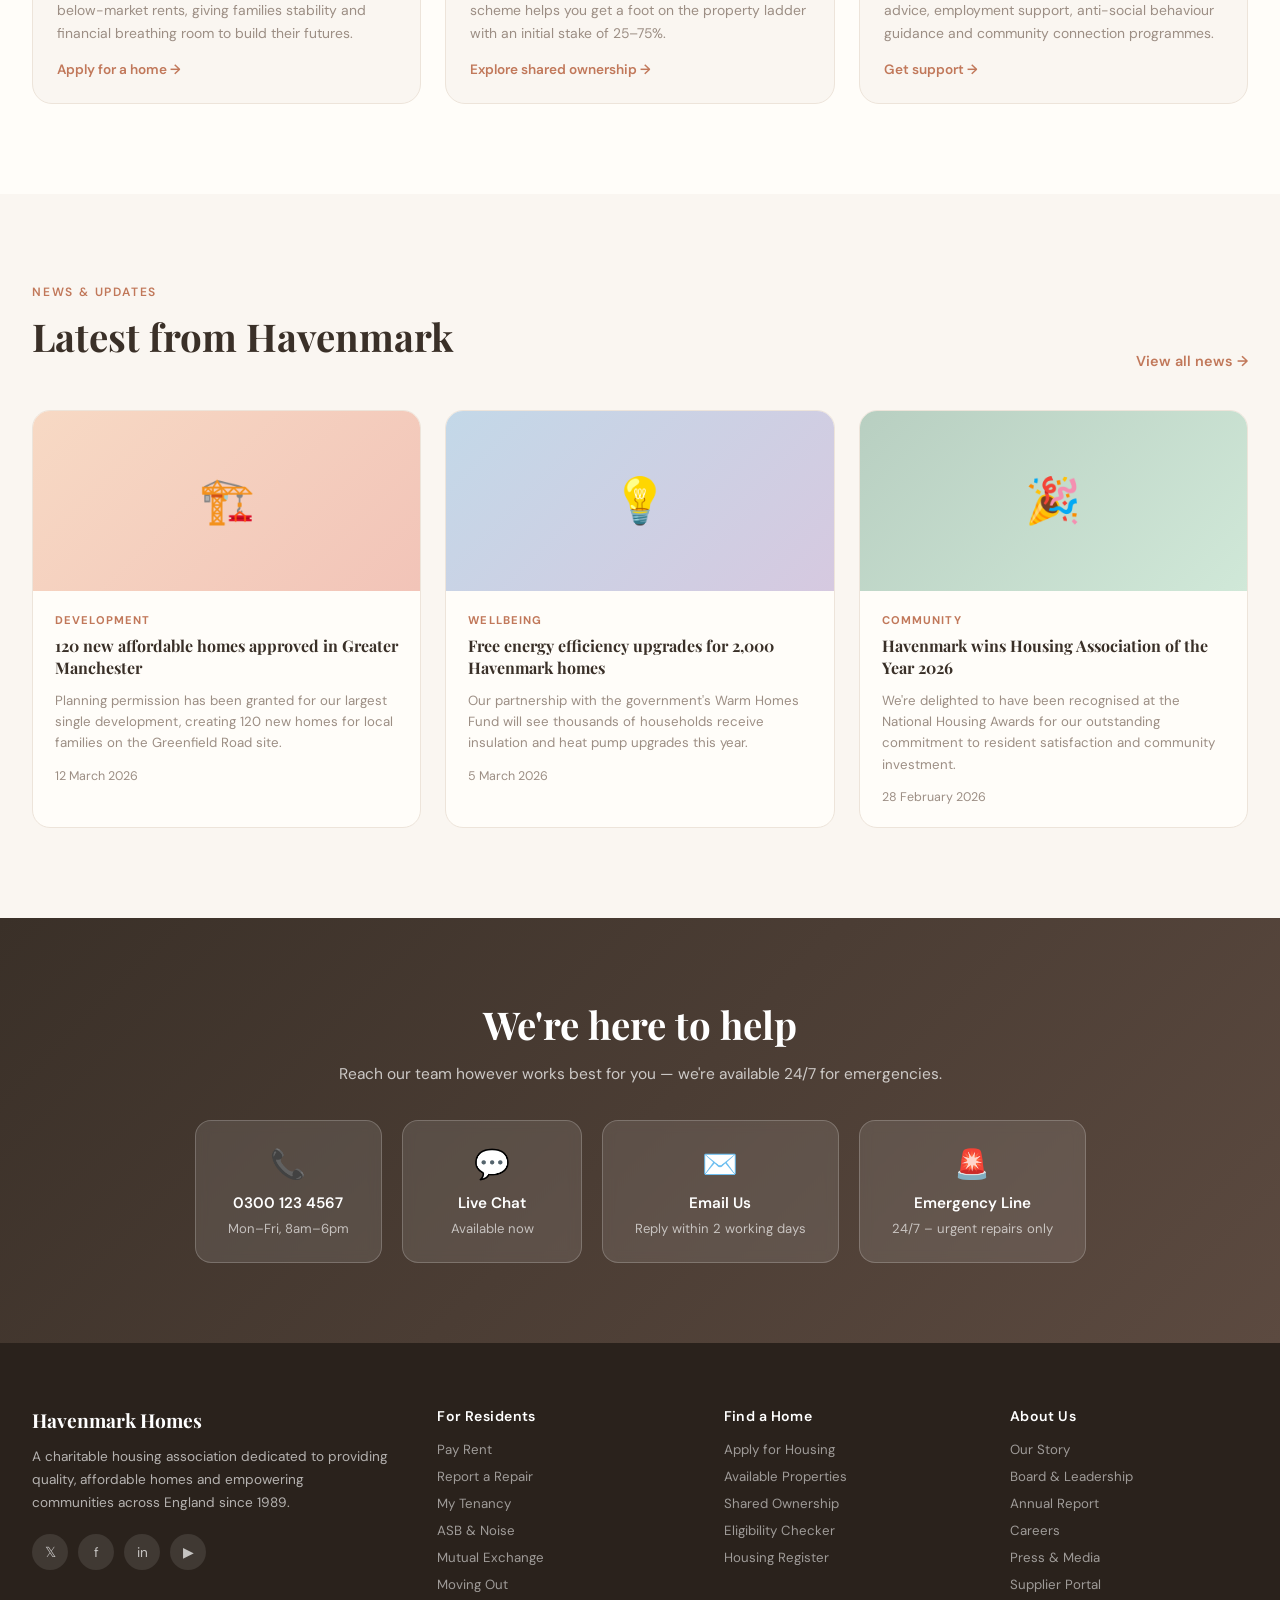
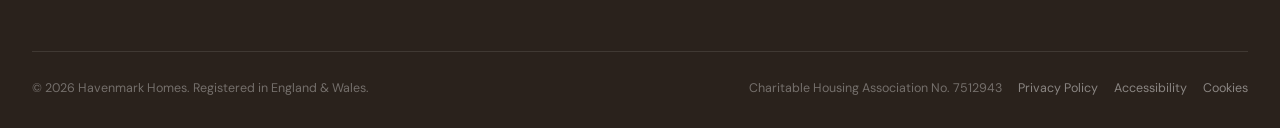
==== commit 3f0ae749: "Add files via upload" ====
--- a/index.html
+++ b/index.html
@@ -1,1284 +1,1118 @@
-<!doctype html>
+<!DOCTYPE html>
 <html lang="en">
 <head>
-  <meta charset="utf-8" />
-  <meta name="viewport" content="width=device-width, initial-scale=1" />
-  <title>Havenmark Homes • Safe, Affordable, Supportive Housing</title>
-  <meta name="description" content="Havenmark Homes is a UK housing association committed to providing safe, affordable, and supportive homes across the country." />
-  <meta name="theme-color" content="#F1995A" />
-  <link rel="icon" href="data:image/svg+xml,<svg xmlns='http://www.w3.org/2000/svg' viewBox='0 0 100 100'><text y='70' font-size='80'>🏠</text></svg>">
-  <link href="https://fonts.googleapis.com/css2?family=Playfair+Display:wght@600;700&family=Nunito:wght@400;500;600;700&display=swap" rel="stylesheet" />
-
+  <meta charset="UTF-8" />
+  <meta name="viewport" content="width=device-width, initial-scale=1.0" />
+  <title>Havenmark Homes – Building Communities, Building Lives</title>
+  <link href="https://fonts.googleapis.com/css2?family=Playfair+Display:wght@400;600;700&family=DM+Sans:wght@300;400;500;600&display=swap" rel="stylesheet" />
   <style>
+    *, *::before, *::after { box-sizing: border-box; margin: 0; padding: 0; }
+
     :root {
-      --brand:       #F1995A;
-      --brand-dark:  #D9773F;
-      --brand-deep:  #B8612B;
-      --cream:       #FFF7ED;
-      --panel:       #FFF0DF;
-      --text:        #3D2B1A;
-      --muted:       #7B5E4A;
-      --white:       #FFFFFF;
-      --border:      #F0D0B4;
-      --success:     #065F46;
-      --success-bg:  #ECFDF5;
-      --radius:      14px;
-      --shadow:      0 4px 24px rgba(180,100,40,.13);
-    }
-
-    *, *::before, *::after { box-sizing: border-box; margin: 0; padding: 0; }
-
-    html { font-size: 16px; scroll-behavior: smooth; }
+      --rose:    #F2C4B8;
+      --peach:   #F7D9C4;
+      --sage:    #B8CFC1;
+      --sky:     #C3D8E8;
+      --lavender:#D6C9E0;
+      --cream:   #FAF6F1;
+      --warm-white: #FFFDF9;
+      --text-dark: #3A3028;
+      --text-mid:  #6B5D52;
+      --text-light:#9C8E84;
+      --accent:    #C1785A;
+      --accent-dark:#9E5E42;
+      --green-deep:#4A7C63;
+    }
+
+    html { scroll-behavior: smooth; }
 
     body {
-      font-family: 'Nunito', sans-serif;
+      font-family: 'DM Sans', sans-serif;
       background: var(--cream);
-      color: var(--text);
-      min-height: 100vh;
-      display: flex;
-      flex-direction: column;
-    }
-
-    /* ── TOP BAR ── */
-    .topbar {
-      background: linear-gradient(135deg, var(--brand-deep) 0%, var(--brand-dark) 50%, var(--brand) 100%);
-      padding: 0;
-      box-shadow: 0 2px 12px rgba(180,80,20,.25);
+      color: var(--text-dark);
+      overflow-x: hidden;
+    }
+
+    /* ── TOP UTILITY BAR ── */
+    .utility-bar {
+      background: var(--text-dark);
+      color: #d4c8be;
+      font-size: 0.78rem;
+      padding: 6px 32px;
+      display: flex;
+      justify-content: space-between;
+      align-items: center;
+      letter-spacing: 0.03em;
+    }
+    .utility-bar a { color: #d4c8be; text-decoration: none; }
+    .utility-bar a:hover { color: var(--peach); }
+    .utility-bar-links { display: flex; gap: 20px; }
+
+    /* ── MAIN HEADER ── */
+    header {
       position: sticky;
       top: 0;
-      z-index: 100;
-    }
-
-    .topbar-inner {
-      max-width: 1100px;
+      z-index: 1000;
+      background: rgba(250,246,241,0.97);
+      backdrop-filter: blur(8px);
+      border-bottom: 1px solid #e8dfd6;
+      padding: 0 32px;
+    }
+
+    .header-inner {
+      max-width: 1280px;
       margin: 0 auto;
-      padding: 0 1.5rem;
-      display: flex;
-      align-items: stretch;
+      display: flex;
+      align-items: center;
       justify-content: space-between;
-      gap: 1rem;
-    }
-
-    .brand {
+      height: 72px;
+      gap: 24px;
+    }
+
+    .logo {
+      display: flex;
+      align-items: center;
+      gap: 12px;
+      text-decoration: none;
+      flex-shrink: 0;
+    }
+    .logo-mark {
+      width: 44px; height: 44px;
+      background: linear-gradient(135deg, var(--accent) 0%, var(--rose) 100%);
+      border-radius: 12px;
+      display: grid;
+      place-items: center;
+    }
+    .logo-mark svg { width: 24px; height: 24px; fill: white; }
+    .logo-text { line-height: 1.1; }
+    .logo-text strong { font-family: 'Playfair Display', serif; font-size: 1.15rem; color: var(--text-dark); display: block; }
+    .logo-text span { font-size: 0.7rem; letter-spacing: 0.12em; text-transform: uppercase; color: var(--text-light); }
+
+    nav { display: flex; align-items: center; gap: 2px; }
+    .nav-item {
+      position: relative;
+      display: flex;
+      align-items: center;
+    }
+    .nav-link {
+      font-size: 0.88rem;
+      font-weight: 500;
+      color: var(--text-mid);
+      text-decoration: none;
+      padding: 8px 14px;
+      border-radius: 8px;
+      transition: background 0.2s, color 0.2s;
+      white-space: nowrap;
+      cursor: pointer;
+      display: flex;
+      align-items: center;
+      gap: 4px;
+    }
+    .nav-link:hover { background: var(--peach); color: var(--text-dark); }
+    .nav-link svg { width: 13px; height: 13px; transition: transform 0.2s; }
+    .nav-item:hover .nav-link svg { transform: rotate(180deg); }
+
+    .dropdown {
+      display: none;
+      position: absolute;
+      top: calc(100% + 8px);
+      left: 0;
+      min-width: 220px;
+      background: var(--warm-white);
+      border: 1px solid #e8dfd6;
+      border-radius: 14px;
+      box-shadow: 0 12px 40px rgba(58,48,40,0.12);
+      padding: 8px;
+      z-index: 2000;
+    }
+    .nav-item:hover .dropdown { display: block; }
+    .dropdown a {
+      display: block;
+      padding: 10px 14px;
+      font-size: 0.85rem;
+      color: var(--text-mid);
+      text-decoration: none;
+      border-radius: 8px;
+      transition: background 0.15s, color 0.15s;
+    }
+    .dropdown a:hover { background: var(--peach); color: var(--text-dark); }
+    .dropdown-divider { height: 1px; background: #f0e8e0; margin: 4px 0; }
+
+    .header-cta {
+      background: var(--accent);
+      color: white;
+      font-size: 0.85rem;
+      font-weight: 600;
+      padding: 10px 20px;
+      border-radius: 10px;
+      text-decoration: none;
+      white-space: nowrap;
+      transition: background 0.2s, transform 0.15s;
+      flex-shrink: 0;
+    }
+    .header-cta:hover { background: var(--accent-dark); transform: translateY(-1px); }
+
+    /* ── HERO CAROUSEL ── */
+    .hero {
+      position: relative;
+      height: 100vh;
+      min-height: 600px;
+      overflow: hidden;
+    }
+
+    .carousel {
+      position: absolute;
+      inset: 0;
+      display: flex;
+    }
+
+    .slide {
+      position: absolute;
+      inset: 0;
+      opacity: 0;
+      transition: opacity 1.2s ease;
+    }
+    .slide.active { opacity: 1; }
+
+    .slide-bg {
+      width: 100%;
+      height: 100%;
+      object-fit: cover;
+      transform: scale(1.05);
+      transition: transform 8s ease;
+    }
+    .slide.active .slide-bg { transform: scale(1); }
+
+    /* Fallback gradient slides when images aren't available */
+    .slide-gradient {
+      width: 100%;
+      height: 100%;
+      background-size: cover;
+      background-position: center;
+    }
+
+    .slide-overlay {
+      position: absolute;
+      inset: 0;
+      background: linear-gradient(
+        to right,
+        rgba(58,48,40,0.62) 0%,
+        rgba(58,48,40,0.3) 55%,
+        rgba(58,48,40,0.1) 100%
+      );
+    }
+
+    .carousel-dots {
+      position: absolute;
+      bottom: 32px;
+      left: 50%;
+      transform: translateX(-50%);
+      display: flex;
+      gap: 10px;
+      z-index: 10;
+    }
+    .dot {
+      width: 8px; height: 8px;
+      border-radius: 50%;
+      background: rgba(255,255,255,0.45);
+      cursor: pointer;
+      transition: background 0.3s, transform 0.3s;
+    }
+    .dot.active { background: white; transform: scale(1.35); }
+
+    .carousel-arrows {
+      position: absolute;
+      top: 50%;
+      transform: translateY(-50%);
+      width: 100%;
+      display: flex;
+      justify-content: space-between;
+      padding: 0 20px;
+      z-index: 10;
+      pointer-events: none;
+    }
+    .arrow {
+      pointer-events: all;
+      width: 48px; height: 48px;
+      border-radius: 50%;
+      background: rgba(255,255,255,0.2);
+      border: 1.5px solid rgba(255,255,255,0.4);
+      backdrop-filter: blur(6px);
+      color: white;
+      display: grid;
+      place-items: center;
+      cursor: pointer;
+      transition: background 0.2s;
+      font-size: 1.2rem;
+    }
+    .arrow:hover { background: rgba(255,255,255,0.35); }
+
+    .hero-content {
+      position: absolute;
+      inset: 0;
+      display: flex;
+      align-items: center;
+      padding: 0 10%;
+      z-index: 5;
+    }
+
+    .hero-text { max-width: 600px; }
+    .hero-badge {
+      display: inline-flex;
+      align-items: center;
+      gap: 8px;
+      background: rgba(242,196,184,0.25);
+      border: 1px solid rgba(242,196,184,0.5);
+      backdrop-filter: blur(6px);
+      color: #f7e0d8;
+      font-size: 0.78rem;
+      font-weight: 500;
+      letter-spacing: 0.1em;
+      text-transform: uppercase;
+      padding: 6px 14px;
+      border-radius: 100px;
+      margin-bottom: 20px;
+    }
+    .hero-badge::before { content: ''; width: 6px; height: 6px; border-radius: 50%; background: var(--rose); }
+
+    .hero-text h1 {
       font-family: 'Playfair Display', serif;
-      font-size: 1.25rem;
+      font-size: clamp(2.4rem, 5vw, 4rem);
       font-weight: 700;
-      color: var(--white);
-      letter-spacing: 0.04em;
-      padding: 1rem 0;
+      color: white;
+      line-height: 1.15;
+      margin-bottom: 20px;
+      text-shadow: 0 2px 20px rgba(0,0,0,0.15);
+    }
+    .hero-text h1 em { font-style: italic; color: var(--rose); }
+
+    .hero-text p {
+      font-size: 1.05rem;
+      color: rgba(255,255,255,0.88);
+      line-height: 1.7;
+      margin-bottom: 36px;
+      max-width: 460px;
+    }
+
+    .hero-actions { display: flex; gap: 14px; flex-wrap: wrap; }
+    .btn-primary {
+      background: var(--accent);
+      color: white;
+      padding: 14px 28px;
+      border-radius: 12px;
+      font-weight: 600;
+      font-size: 0.95rem;
+      text-decoration: none;
+      transition: background 0.2s, transform 0.15s, box-shadow 0.2s;
+      box-shadow: 0 4px 20px rgba(193,120,90,0.4);
+    }
+    .btn-primary:hover { background: var(--accent-dark); transform: translateY(-2px); box-shadow: 0 8px 28px rgba(193,120,90,0.45); }
+
+    .btn-ghost {
+      background: rgba(255,255,255,0.18);
+      border: 1.5px solid rgba(255,255,255,0.5);
+      backdrop-filter: blur(6px);
+      color: white;
+      padding: 14px 28px;
+      border-radius: 12px;
+      font-weight: 500;
+      font-size: 0.95rem;
+      text-decoration: none;
+      transition: background 0.2s;
+    }
+    .btn-ghost:hover { background: rgba(255,255,255,0.28); }
+
+    .slide img {
+      width: 100%;
+      height: 100%;
+      object-fit: cover;
+      object-position: center;
+      display: block;
+    }
+
+    /* ── QUICK ACCESS TILES ── */
+    .quick-access {
+      background: var(--warm-white);
+      padding: 64px 32px;
+    }
+    .section-inner { max-width: 1280px; margin: 0 auto; }
+    .section-label {
+      font-size: 0.75rem;
+      letter-spacing: 0.15em;
+      text-transform: uppercase;
+      color: var(--accent);
+      font-weight: 600;
+      margin-bottom: 10px;
+    }
+    .section-title {
+      font-family: 'Playfair Display', serif;
+      font-size: clamp(1.6rem, 3vw, 2.4rem);
+      color: var(--text-dark);
+      margin-bottom: 8px;
+    }
+    .section-sub {
+      font-size: 0.95rem;
+      color: var(--text-light);
+      margin-bottom: 40px;
+    }
+
+    .tiles-grid {
+      display: grid;
+      grid-template-columns: repeat(auto-fit, minmax(200px, 1fr));
+      gap: 16px;
+    }
+
+    .tile {
+      background: var(--cream);
+      border: 1.5px solid #ede4da;
+      border-radius: 18px;
+      padding: 28px 24px;
+      text-decoration: none;
+      color: var(--text-dark);
+      transition: transform 0.2s, box-shadow 0.2s, border-color 0.2s;
+      display: flex;
+      flex-direction: column;
+      gap: 14px;
+    }
+    .tile:hover {
+      transform: translateY(-4px);
+      box-shadow: 0 12px 36px rgba(58,48,40,0.1);
+      border-color: var(--accent);
+    }
+    .tile-icon {
+      width: 52px; height: 52px;
+      border-radius: 14px;
+      display: grid;
+      place-items: center;
+      font-size: 1.5rem;
+    }
+    .tile h3 { font-size: 0.95rem; font-weight: 600; }
+    .tile p { font-size: 0.82rem; color: var(--text-light); line-height: 1.5; }
+    .tile-arrow { margin-top: auto; color: var(--accent); font-size: 1.1rem; font-weight: 600; }
+
+    .t1 .tile-icon { background: #fce8e0; }
+    .t2 .tile-icon { background: #e0ecf4; }
+    .t3 .tile-icon { background: #e0ede6; }
+    .t4 .tile-icon { background: #ede0f0; }
+    .t5 .tile-icon { background: #fdf0e0; }
+    .t6 .tile-icon { background: #e8f4f0; }
+
+    /* ── ANNOUNCEMENTS BAND ── */
+    .announce-band {
+      background: linear-gradient(135deg, var(--sage) 0%, var(--sky) 100%);
+      padding: 20px 32px;
+      overflow: hidden;
+    }
+    .announce-inner {
+      max-width: 1280px;
+      margin: 0 auto;
+      display: flex;
+      align-items: center;
+      gap: 20px;
+    }
+    .announce-badge {
+      background: var(--green-deep);
+      color: white;
+      font-size: 0.72rem;
+      font-weight: 700;
+      letter-spacing: 0.1em;
+      text-transform: uppercase;
+      padding: 5px 12px;
+      border-radius: 100px;
       white-space: nowrap;
-      display: flex;
-      align-items: center;
-      gap: .5rem;
-    }
-
-    .brand-icon {
-      width: 28px; height: 28px;
       flex-shrink: 0;
     }
-
-    /* ── NAV TABS ── */
-    .nav-tabs {
-      display: flex;
-      align-items: stretch;
-      gap: 0;
-      list-style: none;
-      overflow-x: auto;
-      scrollbar-width: none;
-    }
-    .nav-tabs::-webkit-scrollbar { display: none; }
-
-    .nav-tabs li a {
-      display: flex;
-      align-items: center;
-      gap: .35rem;
-      padding: 0 1.1rem;
-      height: 100%;
-      color: rgba(255,255,255,.82);
+    .announce-text {
+      font-size: 0.9rem;
+      color: var(--text-dark);
+      font-weight: 500;
+    }
+    .announce-link {
+      margin-left: auto;
+      font-size: 0.85rem;
+      color: var(--green-deep);
+      font-weight: 600;
       text-decoration: none;
-      font-weight: 600;
-      font-size: .88rem;
-      letter-spacing: .02em;
       white-space: nowrap;
-      border-bottom: 3px solid transparent;
-      transition: color .18s, border-color .18s, background .18s;
-    }
-
-    .nav-tabs li a:hover,
-    .nav-tabs li a.active {
-      color: var(--white);
-      border-bottom-color: var(--white);
-      background: rgba(255,255,255,.1);
-    }
-
-    .nav-tabs li a svg {
-      opacity: .75;
-      flex-shrink: 0;
-    }
-
-    /* ── HERO ── */
-    .hero {
-      background: linear-gradient(160deg, #FFF3E5 0%, #FFE4C4 60%, #FFDBB0 100%);
-      padding: 4rem 1.5rem 3.5rem;
-      text-align: center;
-      position: relative;
-      overflow: hidden;
-    }
-
-    .hero::before {
-      content: '';
-      position: absolute;
-      top: -60px; right: -80px;
-      width: 340px; height: 340px;
-      background: radial-gradient(circle, rgba(241,153,90,.18) 0%, transparent 70%);
-      pointer-events: none;
-    }
-
-    .hero::after {
-      content: '';
-      position: absolute;
-      bottom: -40px; left: -60px;
-      width: 260px; height: 260px;
-      background: radial-gradient(circle, rgba(217,119,63,.12) 0%, transparent 70%);
-      pointer-events: none;
-    }
-
-    .hero-badge {
-      display: inline-block;
-      background: rgba(184,97,43,.12);
-      color: var(--brand-deep);
-      font-size: .78rem;
-      font-weight: 700;
-      letter-spacing: .1em;
-      text-transform: uppercase;
-      padding: .35rem .9rem;
-      border-radius: 999px;
-      border: 1px solid rgba(184,97,43,.2);
-      margin-bottom: 1.25rem;
-    }
-
-    .hero h1 {
-      font-family: 'Playfair Display', serif;
-      font-size: clamp(2rem, 4vw + 1rem, 3.2rem);
-      color: var(--brand-deep);
-      line-height: 1.2;
-      margin-bottom: 1rem;
-    }
-
-    .hero p {
-      color: var(--muted);
-      font-size: 1.05rem;
-      max-width: 52ch;
-      margin: 0 auto 2rem;
-      line-height: 1.7;
-    }
-
-    .hero-btns {
-      display: flex;
-      gap: .75rem;
-      justify-content: center;
-      flex-wrap: wrap;
-    }
-
-    .btn {
-      display: inline-flex;
-      align-items: center;
-      gap: .45rem;
-      padding: .75rem 1.5rem;
-      border-radius: 999px;
-      font-family: 'Nunito', sans-serif;
-      font-weight: 700;
-      font-size: .95rem;
-      text-decoration: none;
-      cursor: pointer;
-      border: none;
-      transition: transform .1s, box-shadow .2s, background .2s;
-    }
-
-    .btn-primary {
-      background: linear-gradient(135deg, var(--brand) 0%, var(--brand-dark) 100%);
-      color: var(--white);
-      box-shadow: 0 4px 18px rgba(217,119,63,.4);
-    }
-    .btn-primary:hover { transform: translateY(-1px); box-shadow: 0 6px 22px rgba(217,119,63,.5); }
-    .btn-primary:active { transform: translateY(0); }
-
-    .btn-outline {
-      background: transparent;
-      color: var(--brand-deep);
-      border: 2px solid var(--brand);
-    }
-    .btn-outline:hover { background: var(--brand); color: var(--white); }
-
-    /* ── STAT STRIP ── */
-    .stats-strip {
-      background: var(--white);
-      border-bottom: 1px solid var(--border);
-    }
-
-    .stats-inner {
-      max-width: 1100px;
+    }
+    .announce-link:hover { text-decoration: underline; }
+
+    /* ── ABOUT / STATS SECTION ── */
+    .about-section {
+      padding: 90px 32px;
+      background: var(--cream);
+    }
+    .about-grid {
+      max-width: 1280px;
       margin: 0 auto;
-      padding: 1.5rem;
-      display: grid;
-      grid-template-columns: repeat(4, 1fr);
-      gap: 1rem;
-    }
-
-    .stat-item {
-      text-align: center;
-      padding: .75rem;
-    }
-
-    .stat-num {
-      font-family: 'Playfair Display', serif;
-      font-size: 1.9rem;
-      color: var(--brand-dark);
-      font-weight: 700;
-      line-height: 1;
-      margin-bottom: .25rem;
-    }
-
-    .stat-label {
-      font-size: .8rem;
-      color: var(--muted);
-      font-weight: 600;
-      text-transform: uppercase;
-      letter-spacing: .05em;
-    }
-
-    /* ── PAGE SECTIONS ── */
-    .page { display: none; }
-    .page.active { display: block; }
-
-    .section {
-      max-width: 1100px;
-      margin: 0 auto;
-      padding: 3rem 1.5rem;
-    }
-
-    .section-tag {
-      display: inline-block;
-      font-size: .75rem;
-      font-weight: 700;
-      letter-spacing: .1em;
-      text-transform: uppercase;
-      color: var(--brand-dark);
-      background: rgba(241,153,90,.12);
-      padding: .3rem .75rem;
-      border-radius: 999px;
-      margin-bottom: .75rem;
-    }
-
-    .section h2 {
-      font-family: 'Playfair Display', serif;
-      font-size: clamp(1.5rem, 2vw + .8rem, 2.1rem);
-      color: var(--brand-deep);
-      margin-bottom: .75rem;
-    }
-
-    .section > p {
-      color: var(--muted);
-      max-width: 60ch;
-      line-height: 1.75;
-      margin-bottom: 2rem;
-    }
-
-    /* ── CARD GRID ── */
-    .card-grid {
-      display: grid;
-      grid-template-columns: repeat(auto-fill, minmax(280px, 1fr));
-      gap: 1.25rem;
-    }
-
-    .card {
-      background: var(--white);
-      border-radius: var(--radius);
-      padding: 1.5rem;
-      box-shadow: var(--shadow);
-      border: 1px solid var(--border);
-      transition: transform .18s, box-shadow .18s;
-    }
-    .card:hover { transform: translateY(-3px); box-shadow: 0 8px 30px rgba(180,100,40,.18); }
-
-    .card-icon {
-      width: 48px; height: 48px;
-      background: linear-gradient(135deg, var(--brand) 0%, var(--brand-dark) 100%);
-      border-radius: 12px;
-      display: flex;
-      align-items: center;
-      justify-content: center;
-      margin-bottom: 1rem;
-      box-shadow: 0 3px 10px rgba(217,119,63,.3);
-    }
-
-    .card h3 {
-      font-family: 'Playfair Display', serif;
-      font-size: 1.1rem;
-      color: var(--text);
-      margin-bottom: .5rem;
-    }
-
-    .card p {
-      font-size: .9rem;
-      color: var(--muted);
-      line-height: 1.65;
-    }
-
-    /* ── INFO BAND ── */
-    .info-band {
-      background: linear-gradient(135deg, var(--brand-deep) 0%, var(--brand-dark) 100%);
-      padding: 3rem 1.5rem;
-      text-align: center;
-      color: var(--white);
-    }
-
-    .info-band h2 {
-      font-family: 'Playfair Display', serif;
-      font-size: clamp(1.4rem, 2vw + .6rem, 1.9rem);
-      margin-bottom: .75rem;
-    }
-
-    .info-band p {
-      opacity: .85;
-      max-width: 52ch;
-      margin: 0 auto 1.75rem;
-      line-height: 1.7;
-    }
-
-    /* ── TWO COL ── */
-    .two-col {
       display: grid;
       grid-template-columns: 1fr 1fr;
-      gap: 2.5rem;
-      align-items: start;
-    }
-
-    .two-col img-placeholder {
-      display: block;
-      background: linear-gradient(135deg, #FFDDB8, #F5BC8A);
-      border-radius: var(--radius);
-      height: 280px;
-    }
-
-    /* ── PROCESS STEPS ── */
-    .steps {
-      counter-reset: steps;
+      gap: 72px;
+      align-items: center;
+    }
+    .about-visual {
+      position: relative;
+    }
+    .about-img-main {
+      width: 100%;
+      height: 420px;
+      object-fit: cover;
+      border-radius: 24px;
+      background: linear-gradient(135deg, var(--peach), var(--rose));
+      display: flex;
+      align-items: center;
+      justify-content: center;
+      font-size: 5rem;
+    }
+    .about-img-overlay {
+      position: absolute;
+      bottom: -24px;
+      right: -24px;
+      width: 180px;
+      height: 180px;
+      background: var(--sage);
+      border-radius: 20px;
       display: flex;
       flex-direction: column;
-      gap: 1rem;
-    }
-
-    .step {
-      display: flex;
-      gap: 1.25rem;
-      align-items: flex-start;
-      background: var(--white);
-      border-radius: var(--radius);
-      padding: 1.25rem 1.5rem;
-      border: 1px solid var(--border);
-      box-shadow: var(--shadow);
-    }
-
-    .step-num {
-      width: 38px; height: 38px;
-      background: linear-gradient(135deg, var(--brand), var(--brand-dark));
-      border-radius: 50%;
-      display: flex;
       align-items: center;
       justify-content: center;
-      color: var(--white);
-      font-weight: 700;
-      font-size: .95rem;
-      flex-shrink: 0;
-      box-shadow: 0 3px 10px rgba(217,119,63,.3);
-    }
-
-    .step h4 {
-      font-family: 'Playfair Display', serif;
-      font-size: 1rem;
-      color: var(--text);
-      margin-bottom: .3rem;
-    }
-
-    .step p {
-      font-size: .88rem;
-      color: var(--muted);
-      line-height: 1.6;
-    }
-
-    /* ── NOTICE BANNER ── */
-    .notice {
-      background: rgba(241,153,90,.1);
-      border: 1px solid rgba(217,119,63,.25);
-      border-radius: var(--radius);
-      padding: 1rem 1.25rem;
-      display: flex;
-      gap: .75rem;
-      align-items: flex-start;
-      margin-bottom: 2rem;
-    }
-
-    .notice svg { flex-shrink: 0; margin-top: 2px; }
-
-    .notice p { font-size: .9rem; color: var(--text); line-height: 1.6; }
-    .notice strong { color: var(--brand-deep); }
-
-    /* ── FORM STYLES ── */
-    .form-wrap {
-      background: var(--white);
-      border-radius: var(--radius);
-      padding: 2rem;
-      box-shadow: var(--shadow);
-      border: 1px solid var(--border);
-      max-width: 640px;
-    }
-
-    .form-wrap h3 {
-      font-family: 'Playfair Display', serif;
-      font-size: 1.3rem;
-      color: var(--text);
-      margin-bottom: 1.25rem;
-    }
-
-    .form-row {
+      gap: 4px;
+      box-shadow: 0 8px 32px rgba(58,48,40,0.12);
+    }
+    .about-img-overlay strong { font-family: 'Playfair Display', serif; font-size: 2.4rem; color: var(--green-deep); }
+    .about-img-overlay span { font-size: 0.8rem; color: var(--text-mid); font-weight: 500; text-align: center; padding: 0 12px; }
+
+    .stats-row {
       display: grid;
       grid-template-columns: 1fr 1fr;
-      gap: 1rem;
-    }
-
-    .field {
-      margin-bottom: 1rem;
-    }
-
-    .field label {
+      gap: 20px;
+      margin: 36px 0;
+    }
+    .stat-card {
+      background: var(--warm-white);
+      border: 1.5px solid #ede4da;
+      border-radius: 16px;
+      padding: 22px 20px;
+    }
+    .stat-card strong {
+      font-family: 'Playfair Display', serif;
+      font-size: 2rem;
+      color: var(--accent);
       display: block;
-      font-weight: 700;
-      font-size: .88rem;
-      color: var(--text);
-      margin-bottom: .4rem;
-      letter-spacing: .01em;
-    }
-
-    .field input,
-    .field select,
-    .field textarea {
-      width: 100%;
-      padding: .7rem .9rem;
-      border: 1.5px solid var(--border);
-      border-radius: 10px;
-      background: #FFF9F4;
-      color: var(--text);
-      font-family: 'Nunito', sans-serif;
-      font-size: .95rem;
-      outline: none;
-      transition: border-color .18s, box-shadow .18s;
-      -webkit-appearance: none;
-      appearance: none;
-    }
-
-    .field input:focus,
-    .field select:focus,
-    .field textarea:focus {
-      border-color: var(--brand);
-      box-shadow: 0 0 0 3px rgba(241,153,90,.15);
-    }
-
-    .field textarea { min-height: 110px; resize: vertical; }
-
-    .form-footer {
-      display: flex;
-      align-items: center;
-      gap: 1rem;
-      margin-top: .5rem;
-      flex-wrap: wrap;
-    }
-
-    .form-footer .helper {
-      font-size: .82rem;
-      color: var(--muted);
-    }
-
-    .form-footer a { color: var(--brand-dark); }
-
-    .msg-success {
-      display: none;
-      background: var(--success-bg);
-      color: var(--success);
-      border: 1px solid #A7F3D0;
-      padding: .85rem 1rem;
-      border-radius: 10px;
-      font-weight: 600;
-      margin-top: 1rem;
-      font-size: .93rem;
-    }
-
-    /* ── NEWS CARDS ── */
+    }
+    .stat-card span { font-size: 0.83rem; color: var(--text-light); }
+
+    /* ── SERVICES SECTION ── */
+    .services-section {
+      padding: 90px 32px;
+      background: var(--warm-white);
+    }
+    .services-grid {
+      display: grid;
+      grid-template-columns: repeat(3, 1fr);
+      gap: 24px;
+      margin-top: 40px;
+    }
+    .service-card {
+      background: var(--cream);
+      border-radius: 20px;
+      overflow: hidden;
+      border: 1.5px solid #ede4da;
+      transition: transform 0.2s, box-shadow 0.2s;
+    }
+    .service-card:hover { transform: translateY(-5px); box-shadow: 0 16px 48px rgba(58,48,40,0.1); }
+    .service-card-header {
+      height: 140px;
+      display: flex;
+      align-items: center;
+      justify-content: center;
+      font-size: 3rem;
+    }
+    .sc1 .service-card-header { background: linear-gradient(135deg, var(--rose), var(--peach)); }
+    .sc2 .service-card-header { background: linear-gradient(135deg, var(--sky), var(--lavender)); }
+    .sc3 .service-card-header { background: linear-gradient(135deg, var(--sage), #c8e0d0); }
+    .service-card-body { padding: 24px; }
+    .service-card-body h3 { font-family: 'Playfair Display', serif; font-size: 1.15rem; margin-bottom: 10px; }
+    .service-card-body p { font-size: 0.87rem; color: var(--text-light); line-height: 1.65; }
+    .service-link { display: inline-block; margin-top: 16px; font-size: 0.85rem; color: var(--accent); font-weight: 600; text-decoration: none; }
+    .service-link:hover { text-decoration: underline; }
+
+    /* ── NEWS SECTION ── */
+    .news-section {
+      padding: 90px 32px;
+      background: var(--cream);
+    }
     .news-grid {
       display: grid;
-      grid-template-columns: repeat(auto-fill, minmax(300px, 1fr));
-      gap: 1.25rem;
-    }
-
+      grid-template-columns: repeat(3, 1fr);
+      gap: 24px;
+      margin-top: 40px;
+    }
     .news-card {
-      background: var(--white);
-      border-radius: var(--radius);
+      background: var(--warm-white);
+      border-radius: 18px;
       overflow: hidden;
-      box-shadow: var(--shadow);
-      border: 1px solid var(--border);
-      transition: transform .18s, box-shadow .18s;
-    }
-    .news-card:hover { transform: translateY(-3px); box-shadow: 0 8px 30px rgba(180,100,40,.18); }
-
-    .news-thumb {
-      height: 160px;
+      border: 1.5px solid #ede4da;
+      transition: transform 0.2s;
+    }
+    .news-card:hover { transform: translateY(-4px); }
+    .news-card-img {
+      height: 180px;
       display: flex;
       align-items: center;
       justify-content: center;
-      font-size: 3rem;
-    }
-
-    .news-body {
-      padding: 1.25rem;
-    }
-
-    .news-tag {
-      font-size: .73rem;
-      font-weight: 700;
-      text-transform: uppercase;
-      letter-spacing: .08em;
-      color: var(--brand-dark);
-      margin-bottom: .4rem;
-    }
-
-    .news-body h3 {
+      font-size: 2.8rem;
+    }
+    .n1 .news-card-img { background: linear-gradient(135deg, var(--peach), var(--rose)); }
+    .n2 .news-card-img { background: linear-gradient(135deg, var(--sky), var(--lavender)); }
+    .n3 .news-card-img { background: linear-gradient(135deg, var(--sage), #d0e8d8); }
+    .news-card-body { padding: 22px; }
+    .news-tag { font-size: 0.7rem; font-weight: 700; letter-spacing: 0.1em; text-transform: uppercase; color: var(--accent); margin-bottom: 8px; }
+    .news-card-body h3 { font-family: 'Playfair Display', serif; font-size: 1rem; margin-bottom: 10px; line-height: 1.4; }
+    .news-card-body p { font-size: 0.83rem; color: var(--text-light); line-height: 1.6; }
+    .news-date { font-size: 0.78rem; color: var(--text-light); margin-top: 14px; }
+
+    /* ── CONTACT BAND ── */
+    .contact-band {
+      background: linear-gradient(135deg, var(--text-dark) 0%, #5c4a40 100%);
+      padding: 80px 32px;
+      text-align: center;
+    }
+    .contact-band h2 {
       font-family: 'Playfair Display', serif;
-      font-size: 1rem;
-      color: var(--text);
-      margin-bottom: .5rem;
-      line-height: 1.4;
-    }
-
-    .news-body p {
-      font-size: .86rem;
-      color: var(--muted);
-      line-height: 1.6;
-    }
-
-    .news-date {
-      font-size: .78rem;
-      color: #B09080;
-      margin-top: .6rem;
-    }
-
-    /* ── CONTACT GRID ── */
-    .contact-grid {
-      display: grid;
-      grid-template-columns: repeat(auto-fill, minmax(220px, 1fr));
-      gap: 1rem;
-      margin-bottom: 2.5rem;
-    }
-
+      font-size: clamp(1.8rem, 3vw, 2.8rem);
+      color: white;
+      margin-bottom: 14px;
+    }
+    .contact-band p { color: rgba(255,255,255,0.72); font-size: 0.97rem; margin-bottom: 36px; }
+    .contact-options {
+      display: flex;
+      justify-content: center;
+      gap: 20px;
+      flex-wrap: wrap;
+    }
     .contact-card {
-      background: var(--white);
-      border-radius: var(--radius);
-      padding: 1.25rem;
-      box-shadow: var(--shadow);
-      border: 1px solid var(--border);
+      background: rgba(255,255,255,0.1);
+      border: 1.5px solid rgba(255,255,255,0.2);
+      border-radius: 16px;
+      padding: 24px 32px;
+      min-width: 180px;
       text-align: center;
-    }
-
-    .contact-card .icon {
-      width: 44px; height: 44px;
-      background: linear-gradient(135deg, var(--brand), var(--brand-dark));
-      border-radius: 50%;
-      display: flex;
-      align-items: center;
-      justify-content: center;
-      margin: 0 auto .75rem;
-    }
-
-    .contact-card h4 {
-      font-family: 'Playfair Display', serif;
-      font-size: .98rem;
-      color: var(--text);
-      margin-bottom: .3rem;
-    }
-
-    .contact-card p {
-      font-size: .86rem;
-      color: var(--muted);
-      line-height: 1.55;
-    }
-
-    .contact-card a {
-      color: var(--brand-dark);
-      font-weight: 700;
+      backdrop-filter: blur(6px);
+      transition: background 0.2s;
       text-decoration: none;
-    }
+      color: white;
+    }
+    .contact-card:hover { background: rgba(255,255,255,0.18); }
+    .contact-card-icon { font-size: 1.8rem; margin-bottom: 10px; }
+    .contact-card strong { display: block; font-size: 0.95rem; font-weight: 600; margin-bottom: 4px; }
+    .contact-card span { font-size: 0.82rem; color: rgba(255,255,255,0.65); }
 
     /* ── FOOTER ── */
     footer {
-      background: linear-gradient(135deg, var(--brand-deep), var(--brand-dark));
-      color: rgba(255,255,255,.8);
-      text-align: center;
-      padding: 1.5rem;
-      font-size: .85rem;
-      margin-top: auto;
-    }
-
-    footer a { color: rgba(255,255,255,.9); }
+      background: #2A221C;
+      color: rgba(255,255,255,0.65);
+      padding: 64px 32px 32px;
+    }
+    .footer-grid {
+      max-width: 1280px;
+      margin: 0 auto;
+      display: grid;
+      grid-template-columns: 1.5fr 1fr 1fr 1fr;
+      gap: 48px;
+      padding-bottom: 48px;
+      border-bottom: 1px solid rgba(255,255,255,0.1);
+    }
+    .footer-brand strong { font-family: 'Playfair Display', serif; font-size: 1.2rem; color: white; display: block; margin-bottom: 12px; }
+    .footer-brand p { font-size: 0.85rem; line-height: 1.7; margin-bottom: 20px; }
+    .footer-socials { display: flex; gap: 10px; }
+    .social-btn {
+      width: 36px; height: 36px;
+      border-radius: 50%;
+      background: rgba(255,255,255,0.1);
+      display: grid;
+      place-items: center;
+      font-size: 0.85rem;
+      text-decoration: none;
+      color: rgba(255,255,255,0.7);
+      transition: background 0.2s;
+    }
+    .social-btn:hover { background: var(--accent); color: white; }
+    .footer-col h4 { color: white; font-size: 0.88rem; font-weight: 600; margin-bottom: 16px; letter-spacing: 0.03em; }
+    .footer-col a { display: block; font-size: 0.83rem; color: rgba(255,255,255,0.55); text-decoration: none; margin-bottom: 10px; transition: color 0.2s; }
+    .footer-col a:hover { color: var(--peach); }
+    .footer-bottom {
+      max-width: 1280px;
+      margin: 0 auto;
+      display: flex;
+      justify-content: space-between;
+      align-items: center;
+      padding-top: 28px;
+      font-size: 0.78rem;
+      color: rgba(255,255,255,0.35);
+      flex-wrap: wrap;
+      gap: 12px;
+    }
+    .footer-bottom a { color: rgba(255,255,255,0.45); text-decoration: none; }
+    .footer-bottom a:hover { color: var(--peach); }
+    .reg-info { display: flex; gap: 16px; }
+
+    /* ── ANIMATIONS ── */
+    @keyframes fadeUp {
+      from { opacity: 0; transform: translateY(24px); }
+      to { opacity: 1; transform: translateY(0); }
+    }
+    .hero-badge { animation: fadeUp 0.7s ease both; }
+    .hero-text h1 { animation: fadeUp 0.7s 0.15s ease both; }
+    .hero-text p  { animation: fadeUp 0.7s 0.3s ease both; }
+    .hero-actions { animation: fadeUp 0.7s 0.45s ease both; }
 
     /* ── RESPONSIVE ── */
-    @media (max-width: 720px) {
-      .stats-inner { grid-template-columns: repeat(2, 1fr); }
-      .two-col { grid-template-columns: 1fr; gap: 1.5rem; }
-      .form-row { grid-template-columns: 1fr; }
-      .topbar-inner { flex-direction: column; padding: .75rem 1rem; gap: .25rem; }
-      .brand { padding: .25rem 0; font-size: 1.1rem; }
-      .nav-tabs li a { padding: 0 .75rem; font-size: .82rem; }
-    }
-
-    @media (max-width: 480px) {
-      .stats-inner { grid-template-columns: 1fr 1fr; }
-      .hero { padding: 2.5rem 1rem 2rem; }
-    }
-
-    /* ── ANIMATIONS ── */
-    @keyframes fade-up {
-      from { opacity: 0; transform: translateY(18px); }
-      to   { opacity: 1; transform: translateY(0); }
-    }
-
-    .page.active .section,
-    .hero-badge, .hero h1, .hero p, .hero-btns {
-      animation: fade-up .45s ease both;
-    }
-
-    .hero h1       { animation-delay: .08s; }
-    .hero p        { animation-delay: .16s; }
-    .hero-btns     { animation-delay: .22s; }
+    @media (max-width: 960px) {
+      .about-grid { grid-template-columns: 1fr; }
+      .about-visual { display: none; }
+      .services-grid, .news-grid { grid-template-columns: 1fr 1fr; }
+      .footer-grid { grid-template-columns: 1fr 1fr; }
+    }
+    @media (max-width: 640px) {
+      .utility-bar { display: none; }
+      nav { display: none; }
+      .services-grid, .news-grid { grid-template-columns: 1fr; }
+      .footer-grid { grid-template-columns: 1fr; }
+      .tiles-grid { grid-template-columns: 1fr 1fr; }
+    }
   </style>
 </head>
 <body>
 
-  <!-- ── TOP BAR + TABS ── -->
-  <header class="topbar">
-    <div class="topbar-inner">
-      <div class="brand">
-        <svg class="brand-icon" viewBox="0 0 28 28" fill="none" xmlns="http://www.w3.org/2000/svg">
-          <path d="M2 14L14 4L26 14V25C26 25.55 25.55 26 25 26H18V19H10V26H3C2.45 26 2 25.55 2 25V14Z" fill="rgba(255,255,255,.9)" stroke="rgba(255,255,255,.5)" stroke-width="1.5"/>
-        </svg>
-        Havenmark Homes
-      </div>
-      <nav aria-label="Main navigation">
-        <ul class="nav-tabs" role="tablist">
-          <li role="presentation">
-            <a href="#" class="active" role="tab" data-tab="home" aria-selected="true">
-              <svg width="14" height="14" viewBox="0 0 24 24" fill="none" stroke="currentColor" stroke-width="2.2" stroke-linecap="round" stroke-linejoin="round"><path d="M3 9l9-7 9 7v11a2 2 0 0 1-2 2H5a2 2 0 0 1-2-2z"/><polyline points="9 22 9 12 15 12 15 22"/></svg>
-              Home
-            </a>
-          </li>
-          <li role="presentation">
-            <a href="#" role="tab" data-tab="services" aria-selected="false">
-              <svg width="14" height="14" viewBox="0 0 24 24" fill="none" stroke="currentColor" stroke-width="2.2" stroke-linecap="round" stroke-linejoin="round"><rect x="2" y="7" width="20" height="14" rx="2"/><path d="M16 7V5a2 2 0 0 0-2-2h-4a2 2 0 0 0-2 2v2"/></svg>
-              Our Services
-            </a>
-          </li>
-          <li role="presentation">
-            <a href="#" role="tab" data-tab="repairs" aria-selected="false">
-              <svg width="14" height="14" viewBox="0 0 24 24" fill="none" stroke="currentColor" stroke-width="2.2" stroke-linecap="round" stroke-linejoin="round"><path d="M14.7 6.3a1 1 0 0 0 0 1.4l1.6 1.6a1 1 0 0 0 1.4 0l3.77-3.77a6 6 0 0 1-7.94 7.94l-6.91 6.91a2.12 2.12 0 0 1-3-3l6.91-6.91a6 6 0 0 1 7.94-7.94l-3.76 3.76z"/></svg>
-              Repairs
-            </a>
-          </li>
-          <li role="presentation">
-            <a href="#" role="tab" data-tab="apply" aria-selected="false">
-              <svg width="14" height="14" viewBox="0 0 24 24" fill="none" stroke="currentColor" stroke-width="2.2" stroke-linecap="round" stroke-linejoin="round"><path d="M14 2H6a2 2 0 0 0-2 2v16a2 2 0 0 0 2 2h12a2 2 0 0 0 2-2V8z"/><polyline points="14 2 14 8 20 8"/><line x1="16" y1="13" x2="8" y2="13"/><line x1="16" y1="17" x2="8" y2="17"/><polyline points="10 9 9 9 8 9"/></svg>
-              Apply
-            </a>
-          </li>
-          <li role="presentation">
-            <a href="#" role="tab" data-tab="news" aria-selected="false">
-              <svg width="14" height="14" viewBox="0 0 24 24" fill="none" stroke="currentColor" stroke-width="2.2" stroke-linecap="round" stroke-linejoin="round"><path d="M4 22h16a2 2 0 0 0 2-2V4a2 2 0 0 0-2-2H8a2 2 0 0 0-2 2v16a2 2 0 0 0 2 2z"/><path d="M4 12H2v8a2 2 0 0 0 2 2"/><line x1="14" y1="7" x2="16" y2="7"/><line x1="10" y1="11" x2="16" y2="11"/><line x1="10" y1="15" x2="16" y2="15"/></svg>
-              News
-            </a>
-          </li>
-          <li role="presentation">
-            <a href="#" role="tab" data-tab="contact" aria-selected="false">
-              <svg width="14" height="14" viewBox="0 0 24 24" fill="none" stroke="currentColor" stroke-width="2.2" stroke-linecap="round" stroke-linejoin="round"><path d="M22 16.92v3a2 2 0 0 1-2.18 2 19.79 19.79 0 0 1-8.63-3.07A19.5 19.5 0 0 1 4.69 12a19.79 19.79 0 0 1-3.07-8.67A2 2 0 0 1 3.55 2h3a2 2 0 0 1 2 1.72c.127.96.361 1.903.7 2.81a2 2 0 0 1-.45 2.11L7.91 9.91a16 16 0 0 0 6.18 6.18l1.27-1.27a2 2 0 0 1 2.11-.45c.907.339 1.85.573 2.81.7A2 2 0 0 1 22 16.92z"/></svg>
-              Contact
-            </a>
-          </li>
-        </ul>
+  <!-- UTILITY BAR -->
+  <div class="utility-bar">
+    <div>Havenmark Homes – Registered in England & Wales | Charitable Housing Association</div>
+    <div class="utility-bar-links">
+      <a href="#">My Account</a>
+      <a href="#">Accessibility</a>
+      <a href="#">Welsh / Cymraeg</a>
+      <a href="#">Contact Us</a>
+    </div>
+  </div>
+
+  <!-- HEADER -->
+  <header>
+    <div class="header-inner">
+      <a href="#" class="logo">
+        <div class="logo-mark">
+          <svg viewBox="0 0 24 24"><path d="M10 20v-6h4v6h5v-8h3L12 3 2 12h3v8z"/></svg>
+        </div>
+        <div class="logo-text">
+          <strong>Havenmark Homes</strong>
+          <span>Housing Association</span>
+        </div>
+      </a>
+
+      <nav>
+        <div class="nav-item">
+          <a class="nav-link" href="#">My Home <svg viewBox="0 0 24 24" fill="none" stroke="currentColor" stroke-width="2.5"><path d="M6 9l6 6 6-6"/></svg></a>
+          <div class="dropdown">
+            <a href="#">Pay My Rent</a>
+            <a href="#">Report a Repair</a>
+            <a href="#">My Tenancy Agreement</a>
+            <a href="#">Rent Statements</a>
+            <div class="dropdown-divider"></div>
+            <a href="#">Home Alterations</a>
+            <a href="#">Moving In / Out</a>
+          </div>
+        </div>
+        <div class="nav-item">
+          <a class="nav-link" href="#">Repairs <svg viewBox="0 0 24 24" fill="none" stroke="currentColor" stroke-width="2.5"><path d="M6 9l6 6 6-6"/></svg></a>
+          <div class="dropdown">
+            <a href="#">Report a Repair</a>
+            <a href="#">Emergency Repairs</a>
+            <a href="#">Track My Repair</a>
+            <a href="#">Planned Maintenance</a>
+            <div class="dropdown-divider"></div>
+            <a href="#">Damp &amp; Mould</a>
+          </div>
+        </div>
+        <div class="nav-item">
+          <a class="nav-link" href="#">Support <svg viewBox="0 0 24 24" fill="none" stroke="currentColor" stroke-width="2.5"><path d="M6 9l6 6 6-6"/></svg></a>
+          <div class="dropdown">
+            <a href="#">Financial Wellbeing</a>
+            <a href="#">Benefits Advice</a>
+            <a href="#">Anti-Social Behaviour</a>
+            <a href="#">Domestic Abuse Support</a>
+            <div class="dropdown-divider"></div>
+            <a href="#">Community Fund</a>
+          </div>
+        </div>
+        <div class="nav-item">
+          <a class="nav-link" href="#">Find a Home <svg viewBox="0 0 24 24" fill="none" stroke="currentColor" stroke-width="2.5"><path d="M6 9l6 6 6-6"/></svg></a>
+          <div class="dropdown">
+            <a href="#">Apply for Housing</a>
+            <a href="#">Available Properties</a>
+            <a href="#">Mutual Exchange</a>
+            <a href="#">Shared Ownership</a>
+            <div class="dropdown-divider"></div>
+            <a href="#">Housing Register</a>
+          </div>
+        </div>
+        <div class="nav-item">
+          <a class="nav-link" href="#">About <svg viewBox="0 0 24 24" fill="none" stroke="currentColor" stroke-width="2.5"><path d="M6 9l6 6 6-6"/></svg></a>
+          <div class="dropdown">
+            <a href="#">Who We Are</a>
+            <a href="#">Our Communities</a>
+            <a href="#">Annual Report</a>
+            <a href="#">Careers</a>
+            <div class="dropdown-divider"></div>
+            <a href="#">News &amp; Updates</a>
+          </div>
+        </div>
       </nav>
+
+      <a href="#" class="header-cta">My Account →</a>
     </div>
   </header>
 
-  <!-- ══════════════════════════════════════════ -->
-  <!-- HOME PAGE                                  -->
-  <!-- ══════════════════════════════════════════ -->
-  <div class="page active" id="page-home">
-
-    <section class="hero">
-      <div class="hero-badge">🏡 UK Housing Association</div>
-      <h1>Safe, Affordable &amp;<br/>Supportive Housing</h1>
-      <p>Havenmark Homes has been providing quality affordable homes across the UK for over 25 years — building communities where people thrive.</p>
-      <div class="hero-btns">
-        <a class="btn btn-primary" href="#" data-tab="apply">Apply for Housing</a>
-        <a class="btn btn-outline" href="#" data-tab="services">Our Services</a>
-      </div>
-    </section>
-
-    <div class="stats-strip">
-      <div class="stats-inner">
-        <div class="stat-item">
-          <div class="stat-num">4,800+</div>
-          <div class="stat-label">Homes Managed</div>
-        </div>
-        <div class="stat-item">
-          <div class="stat-num">12,000+</div>
-          <div class="stat-label">Residents Supported</div>
-        </div>
-        <div class="stat-item">
-          <div class="stat-num">25+</div>
-          <div class="stat-label">Years of Service</div>
-        </div>
-        <div class="stat-item">
-          <div class="stat-num">97%</div>
-          <div class="stat-label">Resident Satisfaction</div>
-        </div>
-      </div>
-    </div>
-
-    <div class="section">
-      <span class="section-tag">What We Do</span>
-      <h2>Housing that puts people first</h2>
-      <p>We offer a range of housing options and support services designed around the needs of our residents — from affordable rented homes to shared ownership and community wellbeing programmes.</p>
-      <div class="card-grid">
-        <div class="card">
-          <div class="card-icon">
-            <svg width="22" height="22" viewBox="0 0 24 24" fill="none" stroke="#fff" stroke-width="2.2" stroke-linecap="round" stroke-linejoin="round"><path d="M3 9l9-7 9 7v11a2 2 0 0 1-2 2H5a2 2 0 0 1-2-2z"/><polyline points="9 22 9 12 15 12 15 22"/></svg>
-          </div>
-          <h3>Affordable Rented Homes</h3>
-          <p>Quality homes at below-market rents across England and Wales, helping families and individuals find a secure, stable place to live.</p>
-        </div>
-        <div class="card">
-          <div class="card-icon">
-            <svg width="22" height="22" viewBox="0 0 24 24" fill="none" stroke="#fff" stroke-width="2.2" stroke-linecap="round" stroke-linejoin="round"><path d="M20.84 4.61a5.5 5.5 0 0 0-7.78 0L12 5.67l-1.06-1.06a5.5 5.5 0 0 0-7.78 7.78l1.06 1.06L12 21.23l7.78-7.78 1.06-1.06a5.5 5.5 0 0 0 0-7.78z"/></svg>
-          </div>
-          <h3>Shared Ownership</h3>
-          <p>A flexible route onto the property ladder — purchase a share of your home and pay rent on the rest, with options to buy more over time.</p>
-        </div>
-        <div class="card">
-          <div class="card-icon">
-            <svg width="22" height="22" viewBox="0 0 24 24" fill="none" stroke="#fff" stroke-width="2.2" stroke-linecap="round" stroke-linejoin="round"><path d="M14.7 6.3a1 1 0 0 0 0 1.4l1.6 1.6a1 1 0 0 0 1.4 0l3.77-3.77a6 6 0 0 1-7.94 7.94l-6.91 6.91a2.12 2.12 0 0 1-3-3l6.91-6.91a6 6 0 0 1 7.94-7.94l-3.76 3.76z"/></svg>
-          </div>
-          <h3>Repairs &amp; Maintenance</h3>
-          <p>Our dedicated maintenance team ensures your home is kept in excellent condition. Report repairs online or by phone — 24/7 for emergencies.</p>
-        </div>
-        <div class="card">
-          <div class="card-icon">
-            <svg width="22" height="22" viewBox="0 0 24 24" fill="none" stroke="#fff" stroke-width="2.2" stroke-linecap="round" stroke-linejoin="round"><path d="M17 21v-2a4 4 0 0 0-4-4H5a4 4 0 0 0-4 4v2"/><circle cx="9" cy="7" r="4"/><path d="M23 21v-2a4 4 0 0 0-3-3.87"/><path d="M16 3.13a4 4 0 0 1 0 7.75"/></svg>
-          </div>
-          <h3>Community Wellbeing</h3>
-          <p>We invest in the communities we serve — from digital inclusion programmes and employment support to mental health and welfare advice.</p>
-        </div>
-      </div>
-    </div>
-
-    <div class="info-band">
-      <h2>Need support with your tenancy?</h2>
-      <p>Our resident support team is available Monday to Friday, 8am–6pm. For emergencies outside these hours, our out-of-hours line is always available.</p>
-      <div style="display:flex;gap:.75rem;justify-content:center;flex-wrap:wrap;">
-        <a class="btn btn-primary" href="#" data-tab="contact" style="background:rgba(255,255,255,.15);border:2px solid rgba(255,255,255,.6);backdrop-filter:blur(4px);">Get in Touch</a>
-        <a class="btn btn-primary" href="tel:03001234567" style="background:rgba(255,255,255,.9);color:var(--brand-deep);">📞 0300 123 4567</a>
-      </div>
-    </div>
-
+  <!-- HERO CAROUSEL -->
+  <section class="hero">
+    <div class="carousel" id="carousel">
+      <!-- Slide 1: Family moving into new home -->
+      <div class="slide active">
+        <img src="https://images.unsplash.com/photo-1560518883-ce09059eeffa?w=1800&q=85" alt="Family moving into their new home" />
+        <div class="slide-overlay"></div>
+      </div>
+      <!-- Slide 2: Bright modern living room interior -->
+      <div class="slide">
+        <img src="https://images.unsplash.com/photo-1484154218962-a197022b5858?w=1800&q=85" alt="Bright modern living room" />
+        <div class="slide-overlay"></div>
+      </div>
+      <!-- Slide 3: UK residential street of homes -->
+      <div class="slide">
+        <img src="https://images.unsplash.com/photo-1582268611958-ebfd161ef9cf?w=1800&q=85" alt="UK residential street" />
+        <div class="slide-overlay"></div>
+      </div>
+      <!-- Slide 4: Community neighbours outdoors -->
+      <div class="slide">
+        <img src="https://images.unsplash.com/photo-1529156069898-49953e39b3ac?w=1800&q=85" alt="Community neighbours" />
+        <div class="slide-overlay"></div>
+      </div>
+      <!-- Slide 5: New build housing development -->
+      <div class="slide">
+        <img src="https://images.unsplash.com/photo-1570129477492-45c003edd2be?w=1800&q=85" alt="New build housing development" />
+        <div class="slide-overlay"></div>
+      </div>
+    </div>
+
+    <div class="hero-content">
+      <div class="hero-text">
+        <div class="hero-badge">Your trusted housing association since 1989</div>
+        <h1>Building <em>homes</em>,<br>strengthening communities</h1>
+        <p>We provide safe, affordable, high-quality homes for thousands of families across England. Your home is our priority — every day.</p>
+
+      </div>
+    </div>
+
+    <div class="carousel-arrows">
+      <button class="arrow" id="prevBtn">&#8592;</button>
+      <button class="arrow" id="nextBtn">&#8594;</button>
+    </div>
+
+    <div class="carousel-dots" id="dots">
+      <div class="dot active" data-i="0"></div>
+      <div class="dot" data-i="1"></div>
+      <div class="dot" data-i="2"></div>
+      <div class="dot" data-i="3"></div>
+      <div class="dot" data-i="4"></div>
+    </div>
+  </section>
+
+  <!-- ANNOUNCEMENT BAND -->
+  <div class="announce-band">
+    <div class="announce-inner">
+      <span class="announce-badge">📢 Update</span>
+      <span class="announce-text">Our new online portal is live — manage your rent, repairs and account all in one place.</span>
+      <a href="#" class="announce-link">Get started →</a>
+    </div>
   </div>
 
-  <!-- ══════════════════════════════════════════ -->
-  <!-- SERVICES PAGE                              -->
-  <!-- ══════════════════════════════════════════ -->
-  <div class="page" id="page-services">
-    <div class="section">
-      <span class="section-tag">Our Services</span>
-      <h2>Everything you need under one roof</h2>
-      <p>As a registered provider of social housing, Havenmark Homes offers a comprehensive range of housing and support services to current and prospective residents.</p>
-
-      <div class="two-col" style="margin-bottom:2.5rem;">
+  <!-- QUICK ACCESS TILES -->
+  <section class="quick-access">
+    <div class="section-inner">
+      <div class="section-label">Quick Access</div>
+      <h2 class="section-title">What can we help you with?</h2>
+      <p class="section-sub">Common tasks, all in one place.</p>
+      <div class="tiles-grid">
+        <a href="#" class="tile t1">
+          <div class="tile-icon">💳</div>
+          <h3>Pay My Rent</h3>
+          <p>Make a payment securely online, set up a Direct Debit, or check your balance.</p>
+          <div class="tile-arrow">→</div>
+        </a>
+        <a href="#" class="tile t2">
+          <div class="tile-icon">🔧</div>
+          <h3>Report a Repair</h3>
+          <p>Log a repair request, track progress, or find emergency contact numbers.</p>
+          <div class="tile-arrow">→</div>
+        </a>
+        <a href="#" class="tile t3">
+          <div class="tile-icon">🏠</div>
+          <h3>Find a Home</h3>
+          <p>Browse available properties and apply through our housing register.</p>
+          <div class="tile-arrow">→</div>
+        </a>
+        <a href="#" class="tile t4">
+          <div class="tile-icon">📋</div>
+          <h3>My Tenancy</h3>
+          <p>View and manage your tenancy agreement, permissions and documents.</p>
+          <div class="tile-arrow">→</div>
+        </a>
+        <a href="#" class="tile t5">
+          <div class="tile-icon">💬</div>
+          <h3>Get Support</h3>
+          <p>Financial wellbeing advice, benefits guidance and community services.</p>
+          <div class="tile-arrow">→</div>
+        </a>
+        <a href="#" class="tile t6">
+          <div class="tile-icon">🔄</div>
+          <h3>Mutual Exchange</h3>
+          <p>Looking to swap your home? Search for a swap partner in your area.</p>
+          <div class="tile-arrow">→</div>
+        </a>
+      </div>
+    </div>
+  </section>
+
+  <!-- ABOUT SECTION -->
+  <section class="about-section">
+    <div class="about-grid">
+      <div class="about-visual">
+        <div class="about-img-main">🏘️</div>
+        <div class="about-img-overlay">
+          <strong>35+</strong>
+          <span>Years Serving Communities</span>
+        </div>
+      </div>
+      <div>
+        <div class="section-label">About Havenmark</div>
+        <h2 class="section-title">More than a landlord — we're your partner</h2>
+        <p style="color:var(--text-mid); line-height:1.75; margin: 16px 0;">Since 1989, Havenmark Homes has been committed to providing quality, affordable housing across England. We believe everyone deserves a safe, warm, and secure home — a place to truly belong.</p>
+        <p style="color:var(--text-mid); line-height:1.75;">We work hand-in-hand with local councils, charities and community groups to deliver more than just homes — we build vibrant, supported communities where people thrive.</p>
+        <div class="stats-row">
+          <div class="stat-card">
+            <strong>14,200+</strong>
+            <span>Homes managed</span>
+          </div>
+          <div class="stat-card">
+            <strong>97%</strong>
+            <span>Tenant satisfaction</span>
+          </div>
+          <div class="stat-card">
+            <strong>£4.2M</strong>
+            <span>Community investment</span>
+          </div>
+          <div class="stat-card">
+            <strong>18</strong>
+            <span>Local authority areas</span>
+          </div>
+        </div>
+        <a href="#" class="btn-primary" style="display:inline-block; margin-top: 8px;">Learn more about us →</a>
+      </div>
+    </div>
+  </section>
+
+  <!-- SERVICES SECTION -->
+  <section class="services-section">
+    <div class="section-inner">
+      <div class="section-label">Our Services</div>
+      <h2 class="section-title">Here every step of the way</h2>
+      <p class="section-sub">From moving in to building a life — we're with you.</p>
+      <div class="services-grid">
+        <div class="service-card sc1">
+          <div class="service-card-header">🏠</div>
+          <div class="service-card-body">
+            <h3>Affordable Rented Homes</h3>
+            <p>We offer social and affordable rented homes at below-market rents, giving families stability and financial breathing room to build their futures.</p>
+            <a href="#" class="service-link">Apply for a home →</a>
+          </div>
+        </div>
+        <div class="service-card sc2">
+          <div class="service-card-header">🤝</div>
+          <div class="service-card-body">
+            <h3>Shared Ownership</h3>
+            <p>Can't afford to buy outright? Our shared ownership scheme helps you get a foot on the property ladder with an initial stake of 25–75%.</p>
+            <a href="#" class="service-link">Explore shared ownership →</a>
+          </div>
+        </div>
+        <div class="service-card sc3">
+          <div class="service-card-header">🌱</div>
+          <div class="service-card-body">
+            <h3>Resident Support</h3>
+            <p>Our dedicated wellbeing team offers financial advice, employment support, anti-social behaviour guidance and community connection programmes.</p>
+            <a href="#" class="service-link">Get support →</a>
+          </div>
+        </div>
+      </div>
+    </div>
+  </section>
+
+  <!-- NEWS SECTION -->
+  <section class="news-section">
+    <div class="section-inner">
+      <div style="display:flex; justify-content:space-between; align-items:flex-end; flex-wrap:wrap; gap:16px;">
         <div>
-          <div class="steps">
-            <div class="step">
-              <div class="step-num">1</div>
-              <div>
-                <h4>Affordable Rented Homes</h4>
-                <p>Below-market rents charged at no more than 80% of local market rates, regulated by Homes England and the Regulator of Social Housing.</p>
-              </div>
-            </div>
-            <div class="step">
-              <div class="step-num">2</div>
-              <div>
-                <h4>Shared Ownership Schemes</h4>
-                <p>Buy between 10%–75% of a property and pay reduced rent on the remainder, with the right to staircase up to 100% ownership.</p>
-              </div>
-            </div>
-            <div class="step">
-              <div class="step-num">3</div>
-              <div>
-                <h4>Sheltered & Supported Housing</h4>
-                <p>Specialist accommodation for older residents and those with additional needs, with on-site support and communal facilities.</p>
-              </div>
-            </div>
-            <div class="step">
-              <div class="step-num">4</div>
-              <div>
-                <h4>Temporary & Emergency Housing</h4>
-                <p>Working with local councils to provide temporary accommodation for households in urgent housing need across our areas of operation.</p>
-              </div>
-            </div>
-          </div>
-        </div>
-        <div>
-          <div class="card" style="background:linear-gradient(135deg,#FFF3E5,#FFE4C4);margin-bottom:1.25rem;">
-            <h3 style="font-family:'Playfair Display',serif;margin-bottom:.5rem;">Resident Benefits</h3>
-            <ul style="list-style:none;display:flex;flex-direction:column;gap:.6rem;margin-top:.5rem;">
-              <li style="display:flex;gap:.6rem;align-items:flex-start;font-size:.9rem;color:var(--muted);">
-                <span style="color:var(--brand-dark);font-weight:700;margin-top:1px;">✓</span> Dedicated housing officer for your area
-              </li>
-              <li style="display:flex;gap:.6rem;align-items:flex-start;font-size:.9rem;color:var(--muted);">
-                <span style="color:var(--brand-dark);font-weight:700;margin-top:1px;">✓</span> Online resident portal — pay rent, report repairs, manage account
-              </li>
-              <li style="display:flex;gap:.6rem;align-items:flex-start;font-size:.9rem;color:var(--muted);">
-                <span style="color:var(--brand-dark);font-weight:700;margin-top:1px;">✓</span> 24/7 emergency repairs line
-              </li>
-              <li style="display:flex;gap:.6rem;align-items:flex-start;font-size:.9rem;color:var(--muted);">
-                <span style="color:var(--brand-dark);font-weight:700;margin-top:1px;">✓</span> Free welfare benefit and debt advice
-              </li>
-              <li style="display:flex;gap:.6rem;align-items:flex-start;font-size:.9rem;color:var(--muted);">
-                <span style="color:var(--brand-dark);font-weight:700;margin-top:1px;">✓</span> Community events and neighbourhood programmes
-              </li>
-              <li style="display:flex;gap:.6rem;align-items:flex-start;font-size:.9rem;color:var(--muted);">
-                <span style="color:var(--brand-dark);font-weight:700;margin-top:1px;">✓</span> Digital skills and employment support sessions
-              </li>
-            </ul>
-          </div>
-          <div class="card">
-            <h3 style="font-family:'Playfair Display',serif;margin-bottom:.5rem;">Regulated &amp; Accredited</h3>
-            <p style="font-size:.88rem;color:var(--muted);line-height:1.65;">Havenmark Homes is registered with the Regulator of Social Housing and is a member of the National Housing Federation. We comply with the Consumer Standards and publish our performance data annually.</p>
-          </div>
-        </div>
-      </div>
-
-    </div>
-  </div>
-
-  <!-- ══════════════════════════════════════════ -->
-  <!-- REPAIRS PAGE                               -->
-  <!-- ══════════════════════════════════════════ -->
-  <div class="page" id="page-repairs">
-    <div class="section">
-      <span class="section-tag">Repairs &amp; Maintenance</span>
-      <h2>Report a repair or maintenance issue</h2>
-      <p>We aim to complete all routine repairs within 28 days and urgent repairs within 24 hours. Emergency repairs are attended to within 4 hours.</p>
-
-      <div class="notice">
-        <svg width="18" height="18" viewBox="0 0 24 24" fill="none" stroke="var(--brand-dark)" stroke-width="2.2" stroke-linecap="round" stroke-linejoin="round"><circle cx="12" cy="12" r="10"/><line x1="12" y1="8" x2="12" y2="12"/><line x1="12" y1="16" x2="12.01" y2="16"/></svg>
-        <p><strong>Emergency?</strong> If you have a gas leak, flooding, or total loss of heating in winter, call our emergency line immediately: <strong><a href="tel:03001234567" style="color:var(--brand-deep);">0300 123 4567</a></strong> — available 24/7.</p>
-      </div>
-
-      <div class="card-grid" style="margin-bottom:2.5rem;">
-        <div class="card">
-          <div class="card-icon"><svg width="22" height="22" viewBox="0 0 24 24" fill="none" stroke="#fff" stroke-width="2.2" stroke-linecap="round" stroke-linejoin="round"><polyline points="22 12 18 12 15 21 9 3 6 12 2 12"/></svg></div>
-          <h3>Emergency Repairs</h3>
-          <p>Gas leaks, flooding, no heating in winter, structural damage — attended within <strong>4 hours</strong>.</p>
-        </div>
-        <div class="card">
-          <div class="card-icon"><svg width="22" height="22" viewBox="0 0 24 24" fill="none" stroke="#fff" stroke-width="2.2" stroke-linecap="round" stroke-linejoin="round"><circle cx="12" cy="12" r="10"/><polyline points="12 6 12 12 16 14"/></svg></div>
-          <h3>Urgent Repairs</h3>
-          <p>Part loss of heating, leaking roof, broken door locks, unsafe electrics — completed within <strong>24 hours</strong>.</p>
-        </div>
-        <div class="card">
-          <div class="card-icon"><svg width="22" height="22" viewBox="0 0 24 24" fill="none" stroke="#fff" stroke-width="2.2" stroke-linecap="round" stroke-linejoin="round"><rect x="3" y="4" width="18" height="18" rx="2"/><line x1="16" y1="2" x2="16" y2="6"/><line x1="8" y1="2" x2="8" y2="6"/><line x1="3" y1="10" x2="21" y2="10"/></svg></div>
-          <h3>Routine Repairs</h3>
-          <p>General maintenance, plastering, minor plumbing — completed within <strong>28 calendar days</strong>.</p>
-        </div>
-      </div>
-
-      <div class="form-wrap">
-        <h3>Report a Repair</h3>
-        <form id="repairForm" novalidate>
-          <div class="form-row">
-            <div class="field">
-              <label for="r-name">Full Name</label>
-              <input id="r-name" name="name" type="text" required placeholder="e.g., Alex Morgan" autocomplete="name" />
-            </div>
-            <div class="field">
-              <label for="r-ref">Tenancy Reference</label>
-              <input id="r-ref" name="ref" type="text" required placeholder="e.g., HMH-123456" />
-            </div>
-          </div>
-          <div class="field">
-            <label for="r-address">Property Address</label>
-            <input id="r-address" name="address" type="text" required placeholder="Full address including postcode" autocomplete="street-address" />
-          </div>
-          <div class="field">
-            <label for="r-type">Repair Type</label>
-            <select id="r-type" name="type" required>
-              <option value="" disabled selected>Select repair type</option>
-              <option>Plumbing / Leak</option>
-              <option>Heating / Boiler</option>
-              <option>Electrical</option>
-              <option>Doors / Windows</option>
-              <option>Roof / Guttering</option>
-              <option>Damp / Mould</option>
-              <option>Structural</option>
-              <option>Other</option>
-            </select>
-          </div>
-          <div class="field">
-            <label for="r-priority">Priority Level</label>
-            <select id="r-priority" name="priority" required>
-              <option value="" disabled selected>How urgent is this?</option>
-              <option>Emergency (danger to health/safety)</option>
-              <option>Urgent (within 24 hours)</option>
-              <option>Routine (within 28 days)</option>
-            </select>
-          </div>
-          <div class="field">
-            <label for="r-desc">Description</label>
-            <textarea id="r-desc" name="desc" required placeholder="Please describe the issue in as much detail as possible"></textarea>
-          </div>
-          <div class="form-footer">
-            <button class="btn btn-primary" type="submit">Submit Repair Request</button>
-          </div>
-          <div id="repairMsg" class="msg-success">✅ Your repair request has been submitted. We will contact you to confirm the appointment.</div>
-        </form>
-      </div>
-    </div>
-  </div>
-
-  <!-- ══════════════════════════════════════════ -->
-  <!-- APPLY PAGE                                 -->
-  <!-- ══════════════════════════════════════════ -->
-  <div class="page" id="page-apply">
-    <div class="section">
-      <span class="section-tag">Apply for Housing</span>
-      <h2>Start your housing application</h2>
-      <p>Complete the form below and a member of our housing team will be in touch within 2–3 working days to discuss your options.</p>
-
-      <div style="display:grid;grid-template-columns:1fr 340px;gap:2rem;align-items:start;" class="apply-layout">
-        <div class="form-wrap">
-          <h3>Housing Application Form</h3>
-          <form id="applyForm" novalidate>
-            <div class="form-row">
-              <div class="field">
-                <label for="a-fname">First Name</label>
-                <input id="a-fname" name="firstName" type="text" required placeholder="First name" autocomplete="given-name" />
-              </div>
-              <div class="field">
-                <label for="a-lname">Last Name</label>
-                <input id="a-lname" name="lastName" type="text" required placeholder="Last name" autocomplete="family-name" />
-              </div>
-            </div>
-            <div class="field">
-              <label for="a-email">Email Address</label>
-              <input id="a-email" name="email" type="email" required placeholder="name@example.com" autocomplete="email" />
-            </div>
-            <div class="form-row">
-              <div class="field">
-                <label for="a-phone">Phone Number</label>
-                <input id="a-phone" name="phone" type="tel" placeholder="07123 456789" autocomplete="tel" />
-              </div>
-              <div class="field">
-                <label for="a-postcode">Current Postcode</label>
-                <input id="a-postcode" name="postcode" type="text" required placeholder="SW1A 1AA" />
-              </div>
-            </div>
-            <div class="field">
-              <label for="a-type">Type of Housing Needed</label>
-              <select id="a-type" name="type" required>
-                <option value="" disabled selected>Please select</option>
-                <option>Affordable rented home</option>
-                <option>Shared ownership</option>
-                <option>Sheltered / supported housing</option>
-                <option>Temporary accommodation</option>
-                <option>Other enquiry</option>
-              </select>
-            </div>
-            <div class="field">
-              <label for="a-household">Household Size</label>
-              <select id="a-household" name="household">
-                <option value="" disabled selected>Number of people</option>
-                <option>1 person</option>
-                <option>2 people</option>
-                <option>3 people</option>
-                <option>4 people</option>
-                <option>5+ people</option>
-              </select>
-            </div>
-            <div class="field">
-              <label for="a-msg">Additional Information</label>
-              <textarea id="a-msg" name="message" placeholder="Any specific needs, timeframes, or other details that may help us"></textarea>
-            </div>
-            <div class="form-footer">
-              <button class="btn btn-primary" type="submit">Submit Application</button>
-              <span class="helper">By submitting you agree to our <a href="#">privacy notice</a>.</span>
-            </div>
-            <div id="applyMsg" class="msg-success">✅ Thank you — your application has been received. We'll be in touch within 2–3 working days.</div>
-          </form>
-        </div>
-
-        <div>
-          <div class="card" style="margin-bottom:1rem;">
-            <h3 style="font-family:'Playfair Display',serif;margin-bottom:.75rem;">How it works</h3>
-            <div class="steps">
-              <div class="step" style="padding:.9rem 1rem;">
-                <div class="step-num" style="width:30px;height:30px;font-size:.82rem;">1</div>
-                <div>
-                  <h4 style="font-size:.9rem;">Submit your application</h4>
-                  <p style="font-size:.82rem;">Complete the form with your details and housing needs.</p>
-                </div>
-              </div>
-              <div class="step" style="padding:.9rem 1rem;">
-                <div class="step-num" style="width:30px;height:30px;font-size:.82rem;">2</div>
-                <div>
-                  <h4 style="font-size:.9rem;">Initial assessment</h4>
-                  <p style="font-size:.82rem;">Our team reviews your application within 2–3 working days.</p>
-                </div>
-              </div>
-              <div class="step" style="padding:.9rem 1rem;">
-                <div class="step-num" style="width:30px;height:30px;font-size:.82rem;">3</div>
-                <div>
-                  <h4 style="font-size:.9rem;">Property matching</h4>
-                  <p style="font-size:.82rem;">We match you to suitable available properties in your area.</p>
-                </div>
-              </div>
-              <div class="step" style="padding:.9rem 1rem;">
-                <div class="step-num" style="width:30px;height:30px;font-size:.82rem;">4</div>
-                <div>
-                  <h4 style="font-size:.9rem;">Tenancy offer</h4>
-                  <p style="font-size:.82rem;">If successful, we'll make you a formal tenancy offer.</p>
-                </div>
-              </div>
-            </div>
-          </div>
-          <div class="card" style="background:linear-gradient(135deg,#FFF3E5,#FFE4C4);">
-            <p style="font-size:.88rem;color:var(--muted);line-height:1.65;"><strong style="color:var(--brand-deep);">Need urgent help?</strong><br/>If you are homeless or at risk of homelessness, please contact your local council's housing department immediately, or call our support line on <a href="tel:03001234567" style="color:var(--brand-dark);font-weight:700;">0300 123 4567</a>.</p>
-          </div>
-        </div>
-      </div>
-    </div>
-  </div>
-
-  <!-- ══════════════════════════════════════════ -->
-  <!-- NEWS PAGE                                  -->
-  <!-- ══════════════════════════════════════════ -->
-  <div class="page" id="page-news">
-    <div class="section">
-      <span class="section-tag">News &amp; Updates</span>
-      <h2>Latest from Havenmark Homes</h2>
-      <p>Stay up to date with the latest news, community stories, and updates from across our housing portfolio.</p>
-
+          <div class="section-label">News &amp; Updates</div>
+          <h2 class="section-title">Latest from Havenmark</h2>
+        </div>
+        <a href="#" style="color:var(--accent); font-size:0.9rem; font-weight:600; text-decoration:none;">View all news →</a>
+      </div>
       <div class="news-grid">
-        <div class="news-card">
-          <div class="news-thumb" style="background:linear-gradient(135deg,#FFE4C4,#FFDDB0);">🏗️</div>
-          <div class="news-body">
+        <div class="news-card n1">
+          <div class="news-card-img">🏗️</div>
+          <div class="news-card-body">
             <div class="news-tag">Development</div>
-            <h3>180 new affordable homes approved for development in South Yorkshire</h3>
-            <p>Planning permission granted for our largest development to date, bringing 180 affordable homes to the Rotherham area by 2026.</p>
-            <div class="news-date">12 March 2025</div>
-          </div>
-        </div>
-        <div class="news-card">
-          <div class="news-thumb" style="background:linear-gradient(135deg,#FFF0D8,#FFE8C0);">🌿</div>
-          <div class="news-body">
-            <div class="news-tag">Sustainability</div>
-            <h3>Havenmark achieves EPC Band C across 85% of our housing stock</h3>
-            <p>Our retrofit programme has seen 85% of homes reach EPC Band C or above, helping residents reduce energy bills.</p>
-            <div class="news-date">28 February 2025</div>
-          </div>
-        </div>
-        <div class="news-card">
-          <div class="news-thumb" style="background:linear-gradient(135deg,#FFEBD5,#FFD9B5);">🤝</div>
-          <div class="news-body">
+            <h3>120 new affordable homes approved in Greater Manchester</h3>
+            <p>Planning permission has been granted for our largest single development, creating 120 new homes for local families on the Greenfield Road site.</p>
+            <div class="news-date">12 March 2026</div>
+          </div>
+        </div>
+        <div class="news-card n2">
+          <div class="news-card-img">💡</div>
+          <div class="news-card-body">
+            <div class="news-tag">Wellbeing</div>
+            <h3>Free energy efficiency upgrades for 2,000 Havenmark homes</h3>
+            <p>Our partnership with the government's Warm Homes Fund will see thousands of households receive insulation and heat pump upgrades this year.</p>
+            <div class="news-date">5 March 2026</div>
+          </div>
+        </div>
+        <div class="news-card n3">
+          <div class="news-card-img">🎉</div>
+          <div class="news-card-body">
             <div class="news-tag">Community</div>
-            <h3>New employment support programme launches across three regions</h3>
-            <p>In partnership with local colleges, our Pathways to Work programme offers residents free training and job placement support.</p>
-            <div class="news-date">14 February 2025</div>
-          </div>
-        </div>
-        <div class="news-card">
-          <div class="news-thumb" style="background:linear-gradient(135deg,#FFF3E5,#FFDFC4);">📱</div>
-          <div class="news-body">
-            <div class="news-tag">Resident Services</div>
-            <h3>Resident portal upgraded with new repair booking and payment features</h3>
-            <p>The MyHavenmark portal now allows residents to book repair appointments, track progress, and make payments directly online.</p>
-            <div class="news-date">3 January 2025</div>
-          </div>
-        </div>
-        <div class="news-card">
-          <div class="news-thumb" style="background:linear-gradient(135deg,#FFE8D0,#FFD5AA);">🏆</div>
-          <div class="news-body">
-            <div class="news-tag">Awards</div>
-            <h3>Havenmark named Housing Association of the Year at Inside Housing Awards</h3>
-            <p>We are proud to have been recognised for our resident-first approach and commitment to community investment at this year's awards.</p>
-            <div class="news-date">18 December 2024</div>
-          </div>
-        </div>
-        <div class="news-card">
-          <div class="news-thumb" style="background:linear-gradient(135deg,#FFF0DC,#FFDBB0);">📋</div>
-          <div class="news-body">
-            <div class="news-tag">Policy</div>
-            <h3>Annual Report 2023–24 published: record investment in new homes</h3>
-            <p>Our annual report reveals record investment of £48 million in new homes and services, with plans to accelerate development in 2025.</p>
-            <div class="news-date">5 December 2024</div>
-          </div>
-        </div>
-      </div>
-    </div>
-  </div>
-
-  <!-- ══════════════════════════════════════════ -->
-  <!-- CONTACT PAGE                               -->
-  <!-- ══════════════════════════════════════════ -->
-  <div class="page" id="page-contact">
-    <div class="section">
-      <span class="section-tag">Contact Us</span>
-      <h2>Get in touch with our team</h2>
-      <p>We're here to help. Whether you're a current resident, a prospective applicant, or a partner organisation, our team is ready to assist.</p>
-
-      <div class="contact-grid">
-        <div class="contact-card">
-          <div class="icon"><svg width="20" height="20" viewBox="0 0 24 24" fill="none" stroke="#fff" stroke-width="2.2" stroke-linecap="round" stroke-linejoin="round"><path d="M22 16.92v3a2 2 0 0 1-2.18 2 19.79 19.79 0 0 1-8.63-3.07A19.5 19.5 0 0 1 4.69 12a19.79 19.79 0 0 1-3.07-8.67A2 2 0 0 1 3.55 2h3a2 2 0 0 1 2 1.72c.127.96.361 1.903.7 2.81a2 2 0 0 1-.45 2.11L7.91 9.91a16 16 0 0 0 6.18 6.18l1.27-1.27a2 2 0 0 1 2.11-.45c.907.339 1.85.573 2.81.7A2 2 0 0 1 22 16.92z"/></svg></div>
-          <h4>Phone</h4>
-          <p><a href="tel:03001234567">0300 123 4567</a><br/><span style="font-size:.8rem;">Mon–Fri 8am–6pm</span></p>
-        </div>
-        <div class="contact-card">
-          <div class="icon"><svg width="20" height="20" viewBox="0 0 24 24" fill="none" stroke="#fff" stroke-width="2.2" stroke-linecap="round" stroke-linejoin="round"><path d="M4 4h16c1.1 0 2 .9 2 2v12c0 1.1-.9 2-2 2H4c-1.1 0-2-.9-2-2V6c0-1.1.9-2 2-2z"/><polyline points="22,6 12,13 2,6"/></svg></div>
-          <h4>Email</h4>
-          <p><a href="mailto:hello@havenmarkhomes.org.uk">hello@havenmarkhomes.org.uk</a><br/><span style="font-size:.8rem;">Response within 2 working days</span></p>
-        </div>
-        <div class="contact-card">
-          <div class="icon"><svg width="20" height="20" viewBox="0 0 24 24" fill="none" stroke="#fff" stroke-width="2.2" stroke-linecap="round" stroke-linejoin="round"><path d="M21 10c0 7-9 13-9 13s-9-6-9-13a9 9 0 0 1 18 0z"/><circle cx="12" cy="10" r="3"/></svg></div>
-          <h4>Head Office</h4>
-          <p>12 Millbank House<br/>Sheffield, S1 2GH</p>
-        </div>
-        <div class="contact-card">
-          <div class="icon"><svg width="20" height="20" viewBox="0 0 24 24" fill="none" stroke="#fff" stroke-width="2.2" stroke-linecap="round" stroke-linejoin="round"><circle cx="12" cy="12" r="10"/><line x1="12" y1="8" x2="12" y2="12"/><line x1="12" y1="16" x2="12.01" y2="16"/></svg></div>
-          <h4>Emergency Line</h4>
-          <p><a href="tel:03001234999">0300 123 4999</a><br/><span style="font-size:.8rem;">Available 24 hours, 7 days</span></p>
-        </div>
-      </div>
-
-      <div style="display:grid;grid-template-columns:1fr 340px;gap:2rem;align-items:start;" class="apply-layout">
-        <div class="form-wrap">
-          <h3>Send us a message</h3>
-          <form id="contactForm" novalidate>
-            <div class="form-row">
-              <div class="field">
-                <label for="c-name">Full Name</label>
-                <input id="c-name" name="name" type="text" required placeholder="Your name" autocomplete="name" />
-              </div>
-              <div class="field">
-                <label for="c-email">Email</label>
-                <input id="c-email" name="email" type="email" required placeholder="name@example.com" autocomplete="email" />
-              </div>
-            </div>
-            <div class="form-row">
-              <div class="field">
-                <label for="c-phone">Phone (optional)</label>
-                <input id="c-phone" name="phone" type="tel" placeholder="07123 456789" autocomplete="tel" />
-              </div>
-              <div class="field">
-                <label for="c-subject">Subject</label>
-                <select id="c-subject" name="subject" required>
-                  <option value="" disabled selected>Select a subject</option>
-                  <option>General enquiry</option>
-                  <option>Existing tenancy</option>
-                  <option>Housing application</option>
-                  <option>Repairs &amp; maintenance</option>
-                  <option>Complaint</option>
-                  <option>Press &amp; media</option>
-                </select>
-              </div>
-            </div>
-            <div class="field">
-              <label for="c-msg">Message</label>
-              <textarea id="c-msg" name="message" required placeholder="How can we help?"></textarea>
-            </div>
-            <div class="form-footer">
-              <button class="btn btn-primary" type="submit">Send Message</button>
-              <span class="helper">By submitting you agree to our <a href="#">privacy notice</a>.</span>
-            </div>
-            <div id="contactMsg" class="msg-success">✅ Message received — we'll be in touch within 2 working days.</div>
-          </form>
-        </div>
-
-        <div class="card" style="background:linear-gradient(135deg,#FFF3E5,#FFE4C4);">
-          <h3 style="font-family:'Playfair Display',serif;margin-bottom:.75rem;">Useful links</h3>
-          <ul style="list-style:none;display:flex;flex-direction:column;gap:.6rem;">
-            <li><a href="#" style="color:var(--brand-dark);font-weight:600;font-size:.9rem;text-decoration:none;">→ Report a repair online</a></li>
-            <li><a href="#" style="color:var(--brand-dark);font-weight:600;font-size:.9rem;text-decoration:none;">→ Pay your rent</a></li>
-            <li><a href="#" style="color:var(--brand-dark);font-weight:600;font-size:.9rem;text-decoration:none;">→ View your tenancy documents</a></li>
-            <li><a href="#" style="color:var(--brand-dark);font-weight:600;font-size:.9rem;text-decoration:none;">→ Make a complaint</a></li>
-            <li><a href="#" style="color:var(--brand-dark);font-weight:600;font-size:.9rem;text-decoration:none;">→ Welfare benefit advice</a></li>
-            <li><a href="#" style="color:var(--brand-dark);font-weight:600;font-size:.9rem;text-decoration:none;">→ Regulator of Social Housing</a></li>
-          </ul>
-        </div>
-      </div>
-    </div>
-  </div>
-
-  <!-- ── FOOTER ── -->
+            <h3>Havenmark wins Housing Association of the Year 2026</h3>
+            <p>We're delighted to have been recognised at the National Housing Awards for our outstanding commitment to resident satisfaction and community investment.</p>
+            <div class="news-date">28 February 2026</div>
+          </div>
+        </div>
+      </div>
+    </div>
+  </section>
+
+  <!-- CONTACT BAND -->
+  <section class="contact-band">
+    <h2>We're here to help</h2>
+    <p>Reach our team however works best for you — we're available 24/7 for emergencies.</p>
+    <div class="contact-options">
+      <a href="tel:03001234567" class="contact-card">
+        <div class="contact-card-icon">📞</div>
+        <strong>0300 123 4567</strong>
+        <span>Mon–Fri, 8am–6pm</span>
+      </a>
+      <a href="#" class="contact-card">
+        <div class="contact-card-icon">💬</div>
+        <strong>Live Chat</strong>
+        <span>Available now</span>
+      </a>
+      <a href="mailto:hello@havenmarkhomes.org.uk" class="contact-card">
+        <div class="contact-card-icon">✉️</div>
+        <strong>Email Us</strong>
+        <span>Reply within 2 working days</span>
+      </a>
+      <a href="#" class="contact-card">
+        <div class="contact-card-icon">🚨</div>
+        <strong>Emergency Line</strong>
+        <span>24/7 – urgent repairs only</span>
+      </a>
+    </div>
+  </section>
+
+  <!-- FOOTER -->
   <footer>
-    <div>
-      <strong>Havenmark Homes</strong> — Registered Provider of Social Housing<br/>
-      Registered in England &amp; Wales No. 0123456 • Regulated by the Regulator of Social Housing<br/>
-      <span style="opacity:.65;font-size:.8rem;">© 2025 Havenmark Homes. All rights reserved.</span>
+    <div class="footer-grid">
+      <div class="footer-brand">
+        <strong>Havenmark Homes</strong>
+        <p>A charitable housing association dedicated to providing quality, affordable homes and empowering communities across England since 1989.</p>
+        <div class="footer-socials">
+          <a href="#" class="social-btn">𝕏</a>
+          <a href="#" class="social-btn">f</a>
+          <a href="#" class="social-btn">in</a>
+          <a href="#" class="social-btn">▶</a>
+        </div>
+      </div>
+      <div class="footer-col">
+        <h4>For Residents</h4>
+        <a href="#">Pay Rent</a>
+        <a href="#">Report a Repair</a>
+        <a href="#">My Tenancy</a>
+        <a href="#">ASB &amp; Noise</a>
+        <a href="#">Mutual Exchange</a>
+        <a href="#">Moving Out</a>
+      </div>
+      <div class="footer-col">
+        <h4>Find a Home</h4>
+        <a href="#">Apply for Housing</a>
+        <a href="#">Available Properties</a>
+        <a href="#">Shared Ownership</a>
+        <a href="#">Eligibility Checker</a>
+        <a href="#">Housing Register</a>
+      </div>
+      <div class="footer-col">
+        <h4>About Us</h4>
+        <a href="#">Our Story</a>
+        <a href="#">Board &amp; Leadership</a>
+        <a href="#">Annual Report</a>
+        <a href="#">Careers</a>
+        <a href="#">Press &amp; Media</a>
+        <a href="#">Supplier Portal</a>
+      </div>
+    </div>
+    <div class="footer-bottom">
+      <div>© 2026 Havenmark Homes. Registered in England &amp; Wales.</div>
+      <div class="reg-info">
+        <span>Charitable Housing Association No. 7512943</span>
+        <a href="#">Privacy Policy</a>
+        <a href="#">Accessibility</a>
+        <a href="#">Cookies</a>
+      </div>
     </div>
   </footer>
 
+  <!-- Cognigy Webchat -->
+  <script src="https://github.com/Cognigy/Webchat/releases/latest/download/webchat.js"></script>
   <script>
-    // ── TAB NAVIGATION ──
-    function switchTab(tabName) {
-      // Update tab links
-      document.querySelectorAll('.nav-tabs a').forEach(a => {
-        a.classList.toggle('active', a.dataset.tab === tabName);
-        a.setAttribute('aria-selected', a.dataset.tab === tabName);
-      });
-      // Update pages
-      document.querySelectorAll('.page').forEach(p => {
-        p.classList.toggle('active', p.id === 'page-' + tabName);
-      });
-      window.scrollTo({ top: 0, behavior: 'smooth' });
-    }
-
-    document.querySelectorAll('[data-tab]').forEach(el => {
-      el.addEventListener('click', (e) => {
-        e.preventDefault();
-        switchTab(el.dataset.tab);
-      });
-    });
-
-    // ── FORM HANDLERS ──
-    function handleForm(formId, msgId) {
-      const form = document.getElementById(formId);
-      const msg  = document.getElementById(msgId);
-      if (!form) return;
-      form.addEventListener('submit', (e) => {
-        e.preventDefault();
-        if (!form.checkValidity()) { form.reportValidity(); return; }
-        msg.style.display = 'block';
-        form.querySelectorAll('input, select, textarea, button').forEach(el => el.disabled = true);
-        setTimeout(() => { msg.scrollIntoView({ behavior: 'smooth', block: 'nearest' }); }, 100);
-      });
-    }
-
-    handleForm('applyForm',  'applyMsg');
-    handleForm('repairForm', 'repairMsg');
-    handleForm('contactForm','contactMsg');
+    initWebchat(
+      "https://endpoint-trial.cognigy.ai/5a55f08e373268552a91298cf72b804575d3929d7424de33cfc4f015d4eb7e4c"
+    );
   </script>
 
+  <script>
+    const slides = document.querySelectorAll('.slide');
+    const dots = document.querySelectorAll('.dot');
+    let current = 0;
+    let timer;
+
+    function goTo(n) {
+      slides[current].classList.remove('active');
+      dots[current].classList.remove('active');
+      current = (n + slides.length) % slides.length;
+      slides[current].classList.add('active');
+      dots[current].classList.add('active');
+    }
+
+    function next() { goTo(current + 1); }
+    function prev() { goTo(current - 1); }
+
+    function startAuto() {
+      timer = setInterval(next, 5000);
+    }
+    function resetAuto() {
+      clearInterval(timer);
+      startAuto();
+    }
+
+    document.getElementById('nextBtn').addEventListener('click', () => { next(); resetAuto(); });
+    document.getElementById('prevBtn').addEventListener('click', () => { prev(); resetAuto(); });
+    dots.forEach(d => d.addEventListener('click', () => { goTo(+d.dataset.i); resetAuto(); }));
+
+    startAuto();
+  </script>
 </body>
 </html>
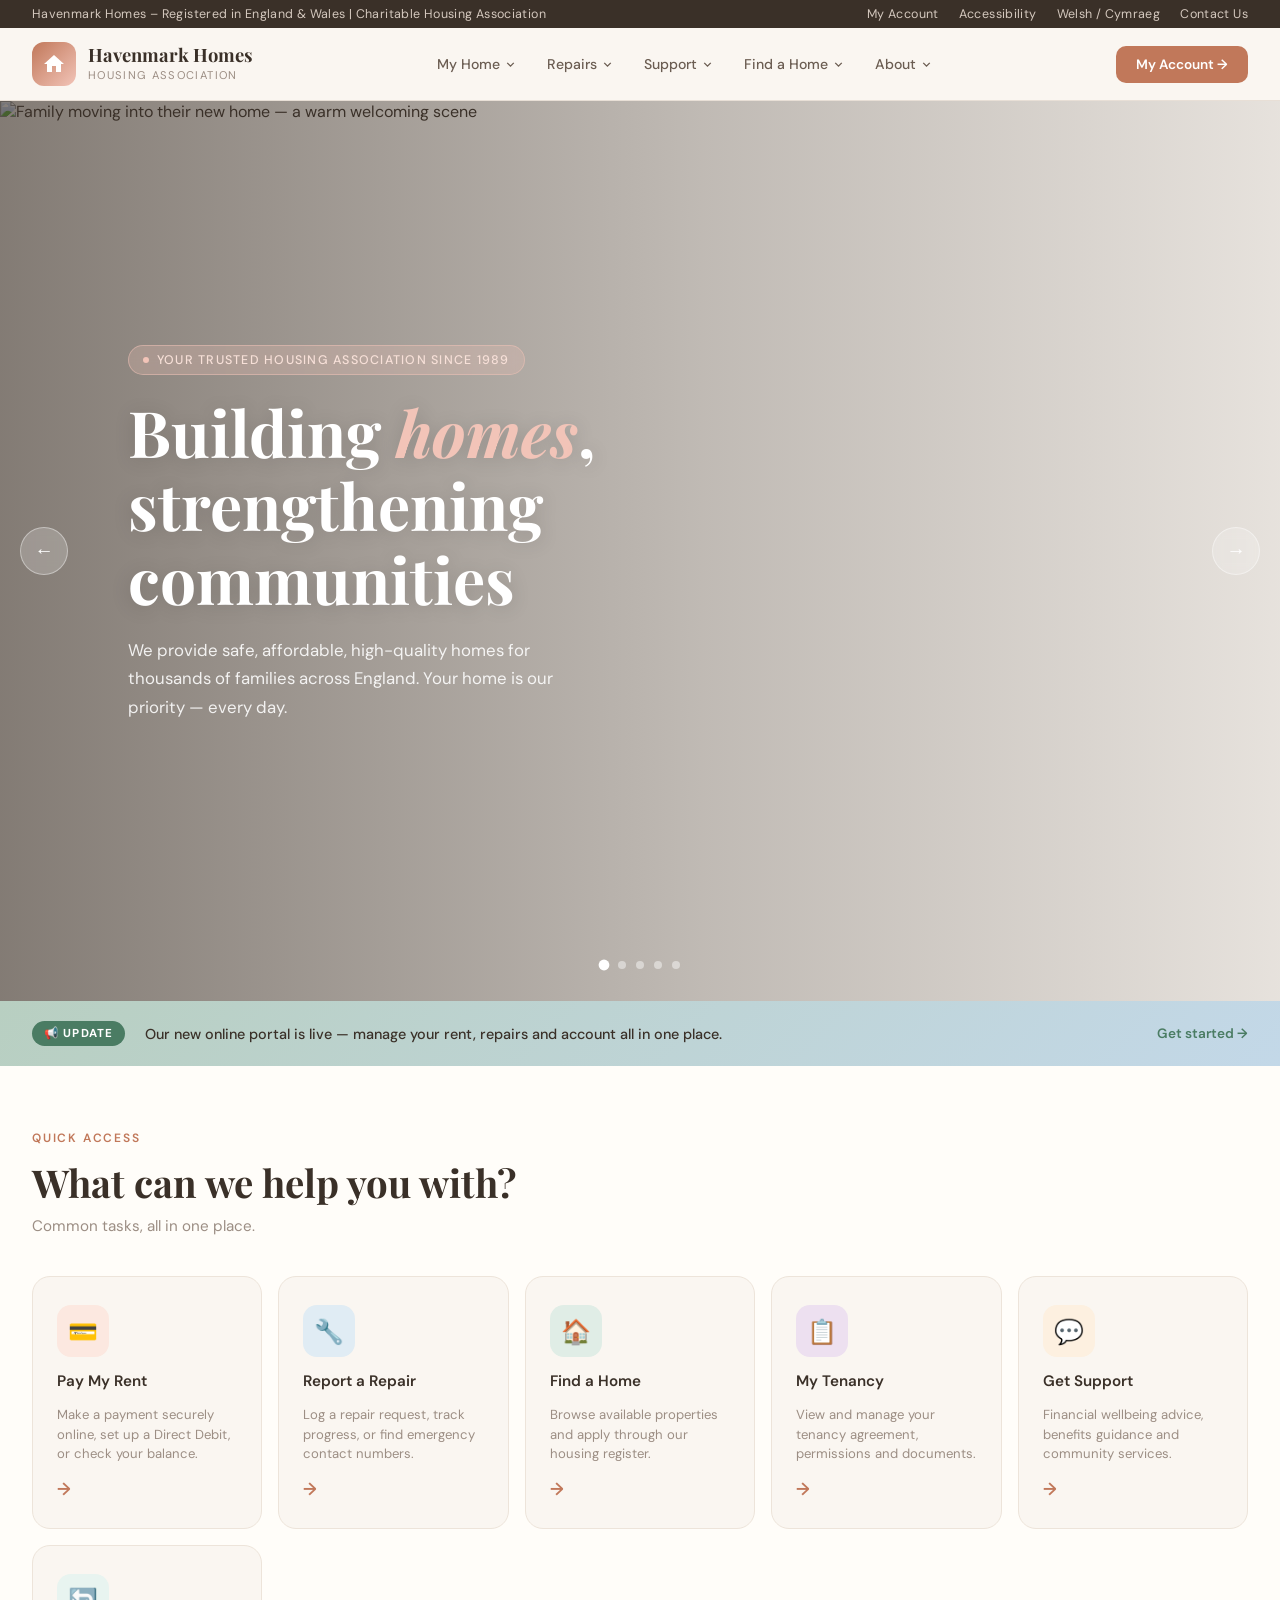
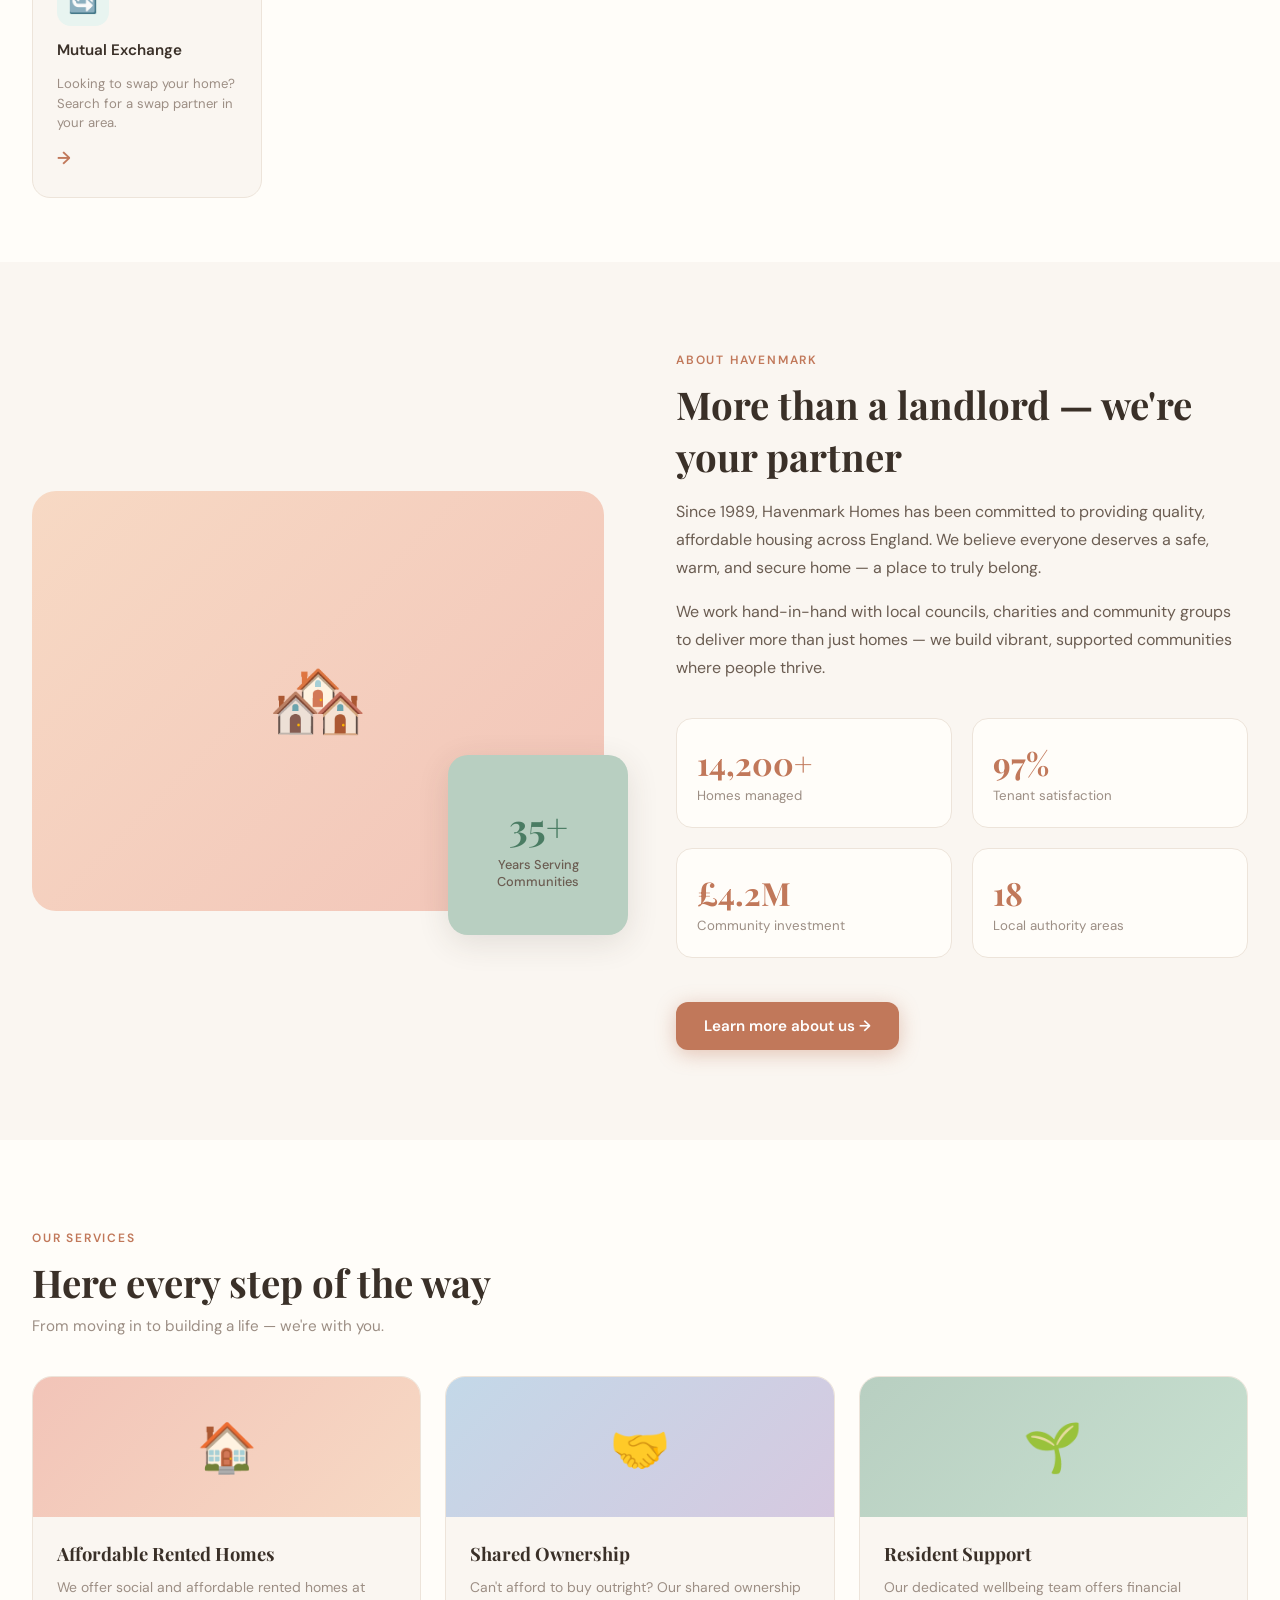
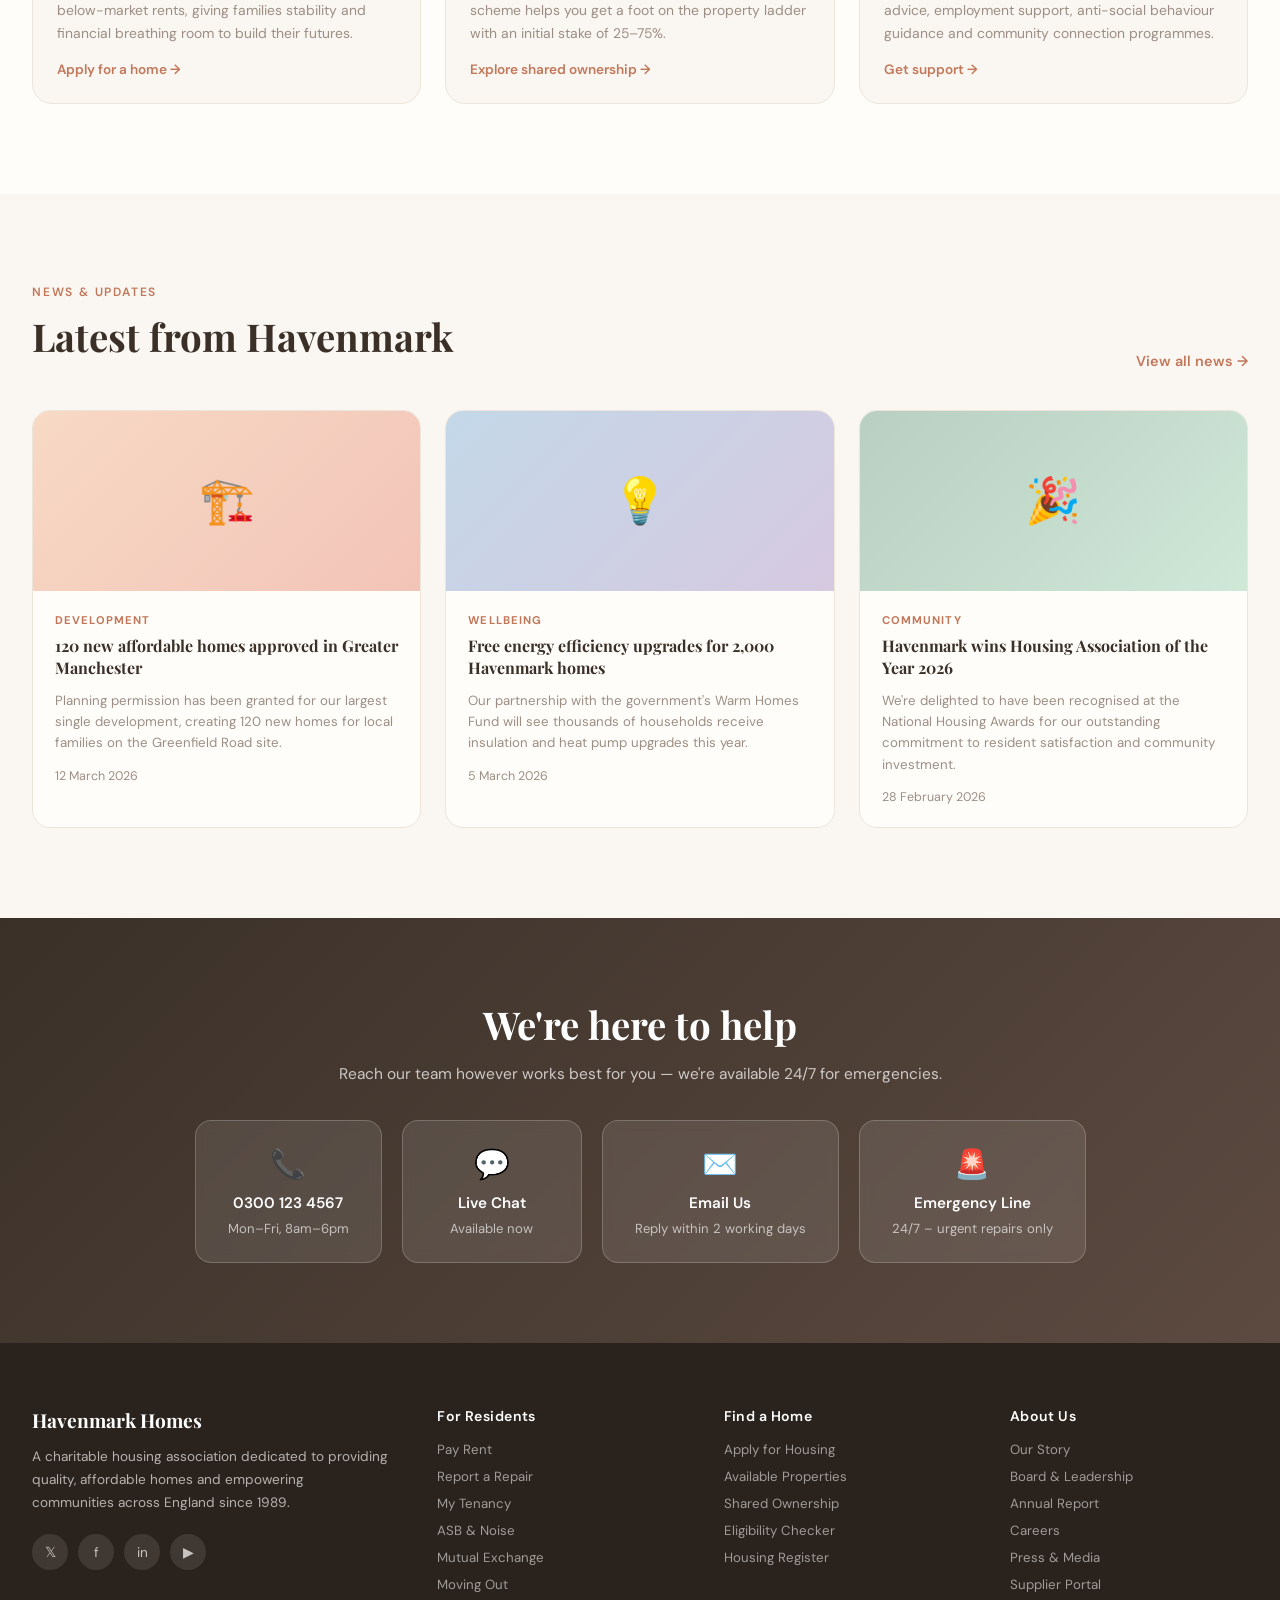
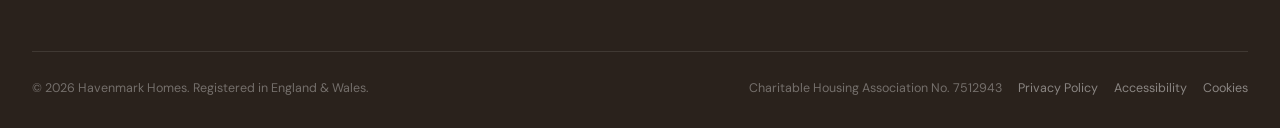
==== commit 8f65ea46: "Add files via upload" ====
--- a/index.html
+++ b/index.html
@@ -775,29 +775,29 @@
   <!-- HERO CAROUSEL -->
   <section class="hero">
     <div class="carousel" id="carousel">
-      <!-- Slide 1: Family moving into new home -->
+      <!-- Slide 1: Family moving into their new home -->
       <div class="slide active">
-        <img src="https://images.unsplash.com/photo-1560518883-ce09059eeffa?w=1800&q=85" alt="Family moving into their new home" />
+        <img src="https://images.unsplash.com/photo-1609347744403-2306b229e426?w=1800&q=85" alt="Family moving into their new home — a warm welcoming scene" />
         <div class="slide-overlay"></div>
       </div>
       <!-- Slide 2: Bright modern living room interior -->
       <div class="slide">
-        <img src="https://images.unsplash.com/photo-1484154218962-a197022b5858?w=1800&q=85" alt="Bright modern living room" />
+        <img src="https://images.unsplash.com/photo-1556909114-f6e7ad7d3136?w=1800&q=85" alt="Bright modern living room — a light-filled interior" />
         <div class="slide-overlay"></div>
       </div>
-      <!-- Slide 3: UK residential street of homes -->
+      <!-- Slide 3: UK residential street — rows of terraced homes -->
       <div class="slide">
-        <img src="https://images.unsplash.com/photo-1582268611958-ebfd161ef9cf?w=1800&q=85" alt="UK residential street" />
+        <img src="https://images.unsplash.com/photo-1513635269975-59663e0ac1ad?w=1800&q=85" alt="UK residential street — rows of homes in a neighbourhood" />
         <div class="slide-overlay"></div>
       </div>
-      <!-- Slide 4: Community neighbours outdoors -->
+      <!-- Slide 4: Community neighbours outdoors in the UK -->
       <div class="slide">
-        <img src="https://images.unsplash.com/photo-1529156069898-49953e39b3ac?w=1800&q=85" alt="Community neighbours" />
+        <img src="https://images.unsplash.com/photo-1528605248644-14dd04022da1?w=1800&q=85" alt="Community neighbours outdoors — people connecting together" />
         <div class="slide-overlay"></div>
       </div>
-      <!-- Slide 5: New build housing development -->
+      <!-- Slide 5: New build housing development in the UK -->
       <div class="slide">
-        <img src="https://images.unsplash.com/photo-1570129477492-45c003edd2be?w=1800&q=85" alt="New build housing development" />
+        <img src="https://images.unsplash.com/photo-1582268611958-ebfd161ef9cf?w=1800&q=85" alt="New build housing development — fresh properties ready for residents" />
         <div class="slide-overlay"></div>
       </div>
     </div>
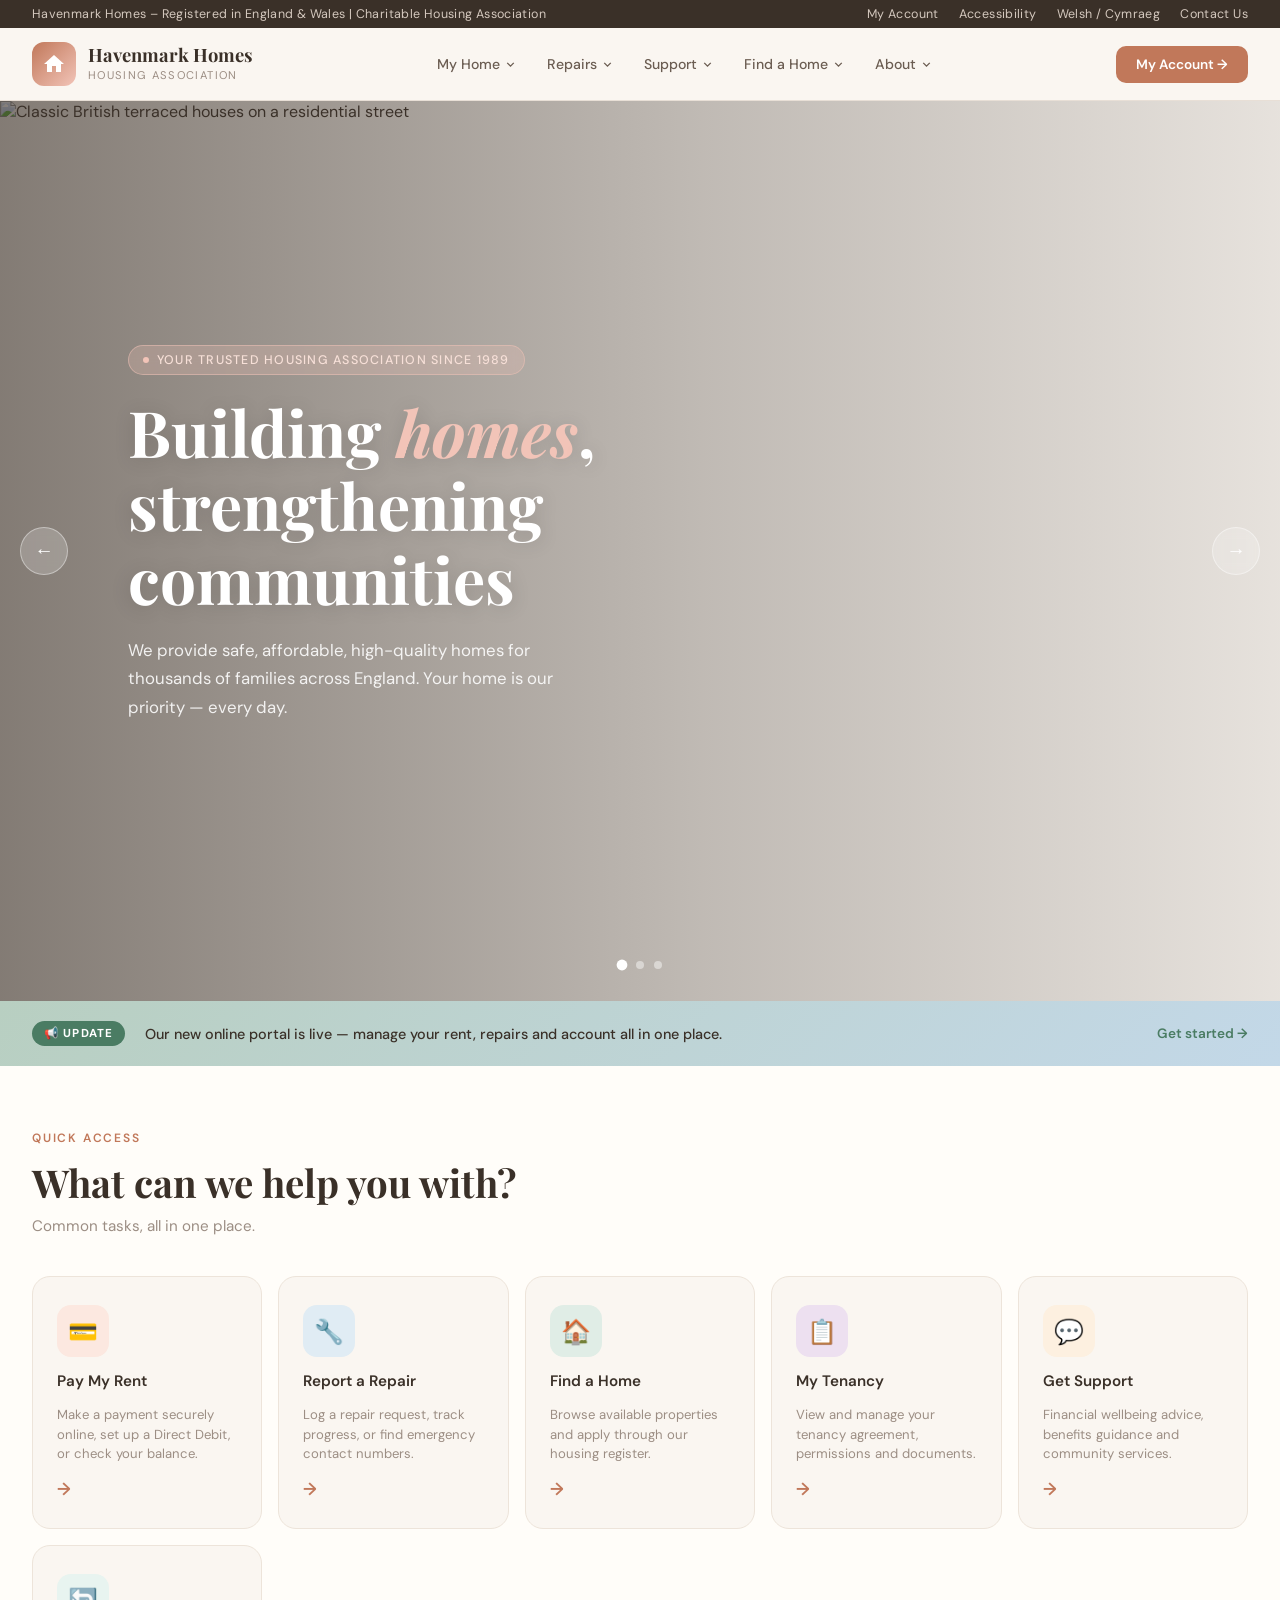
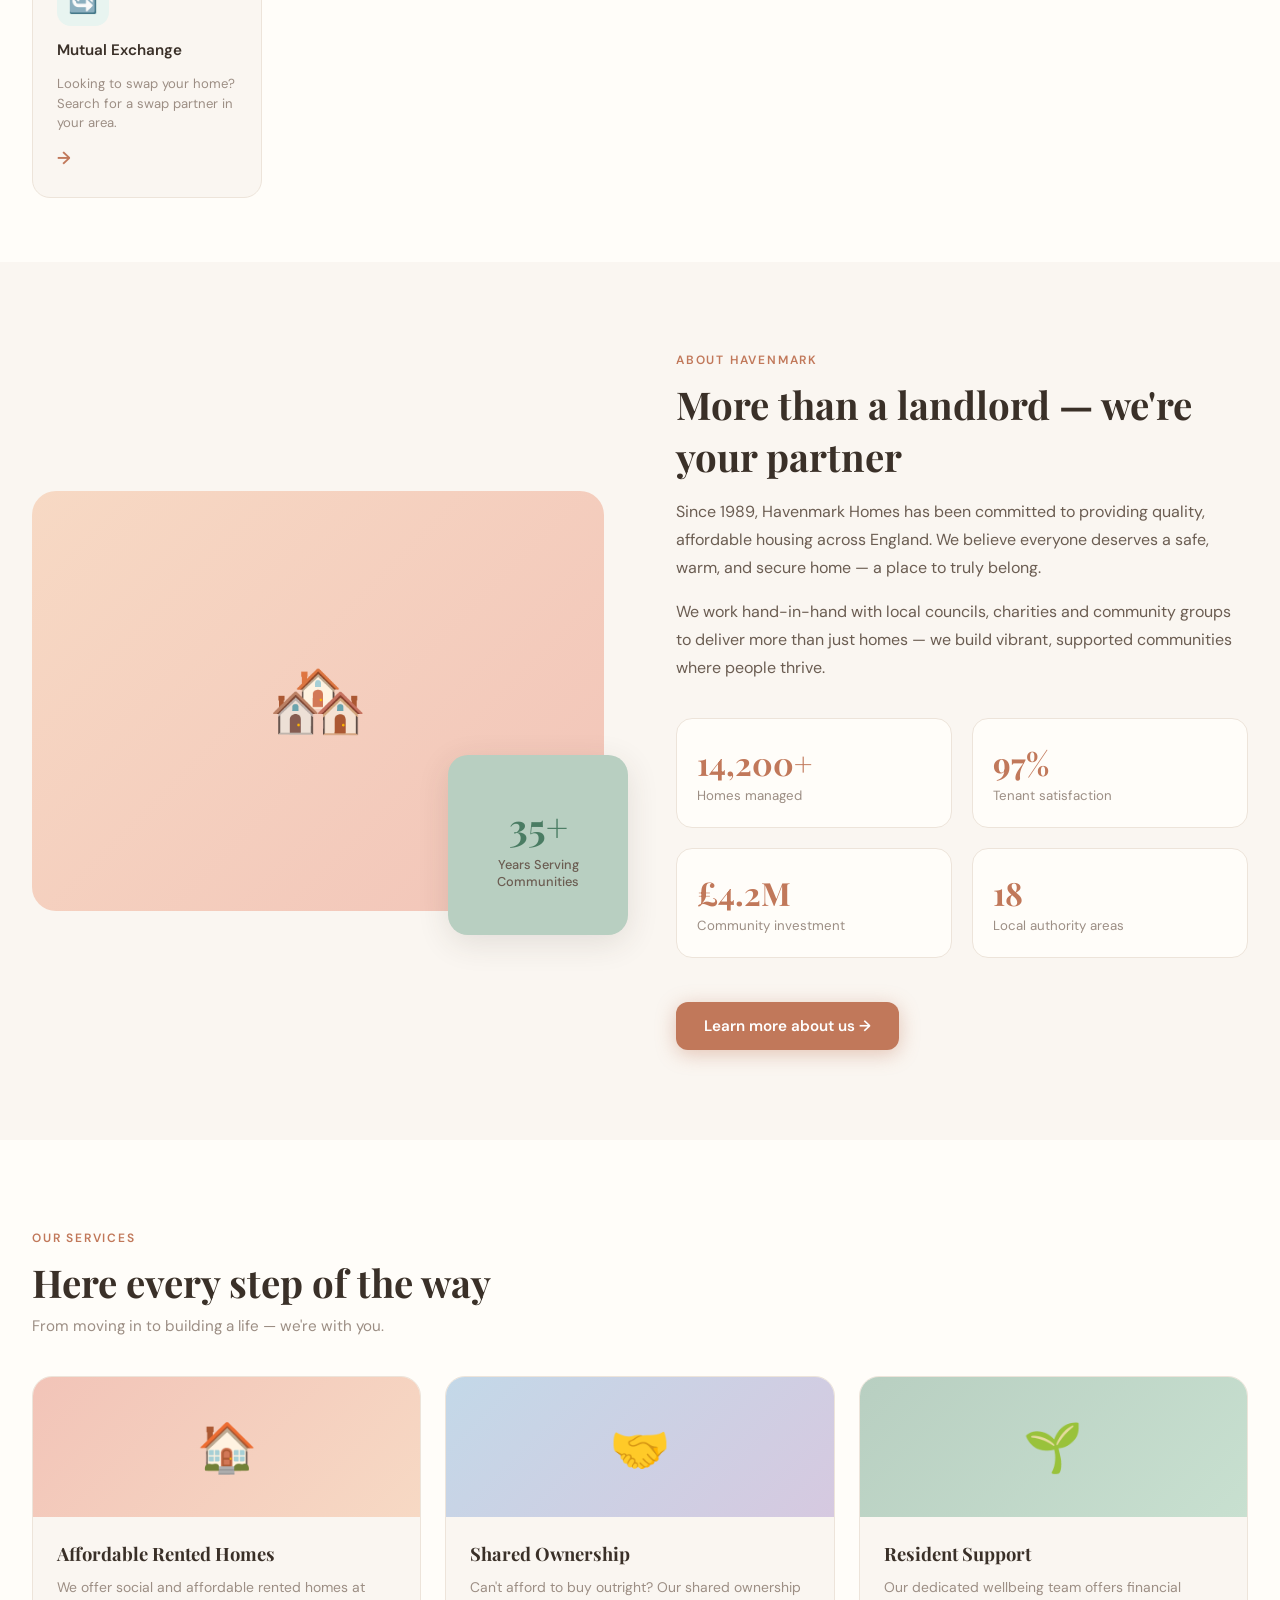
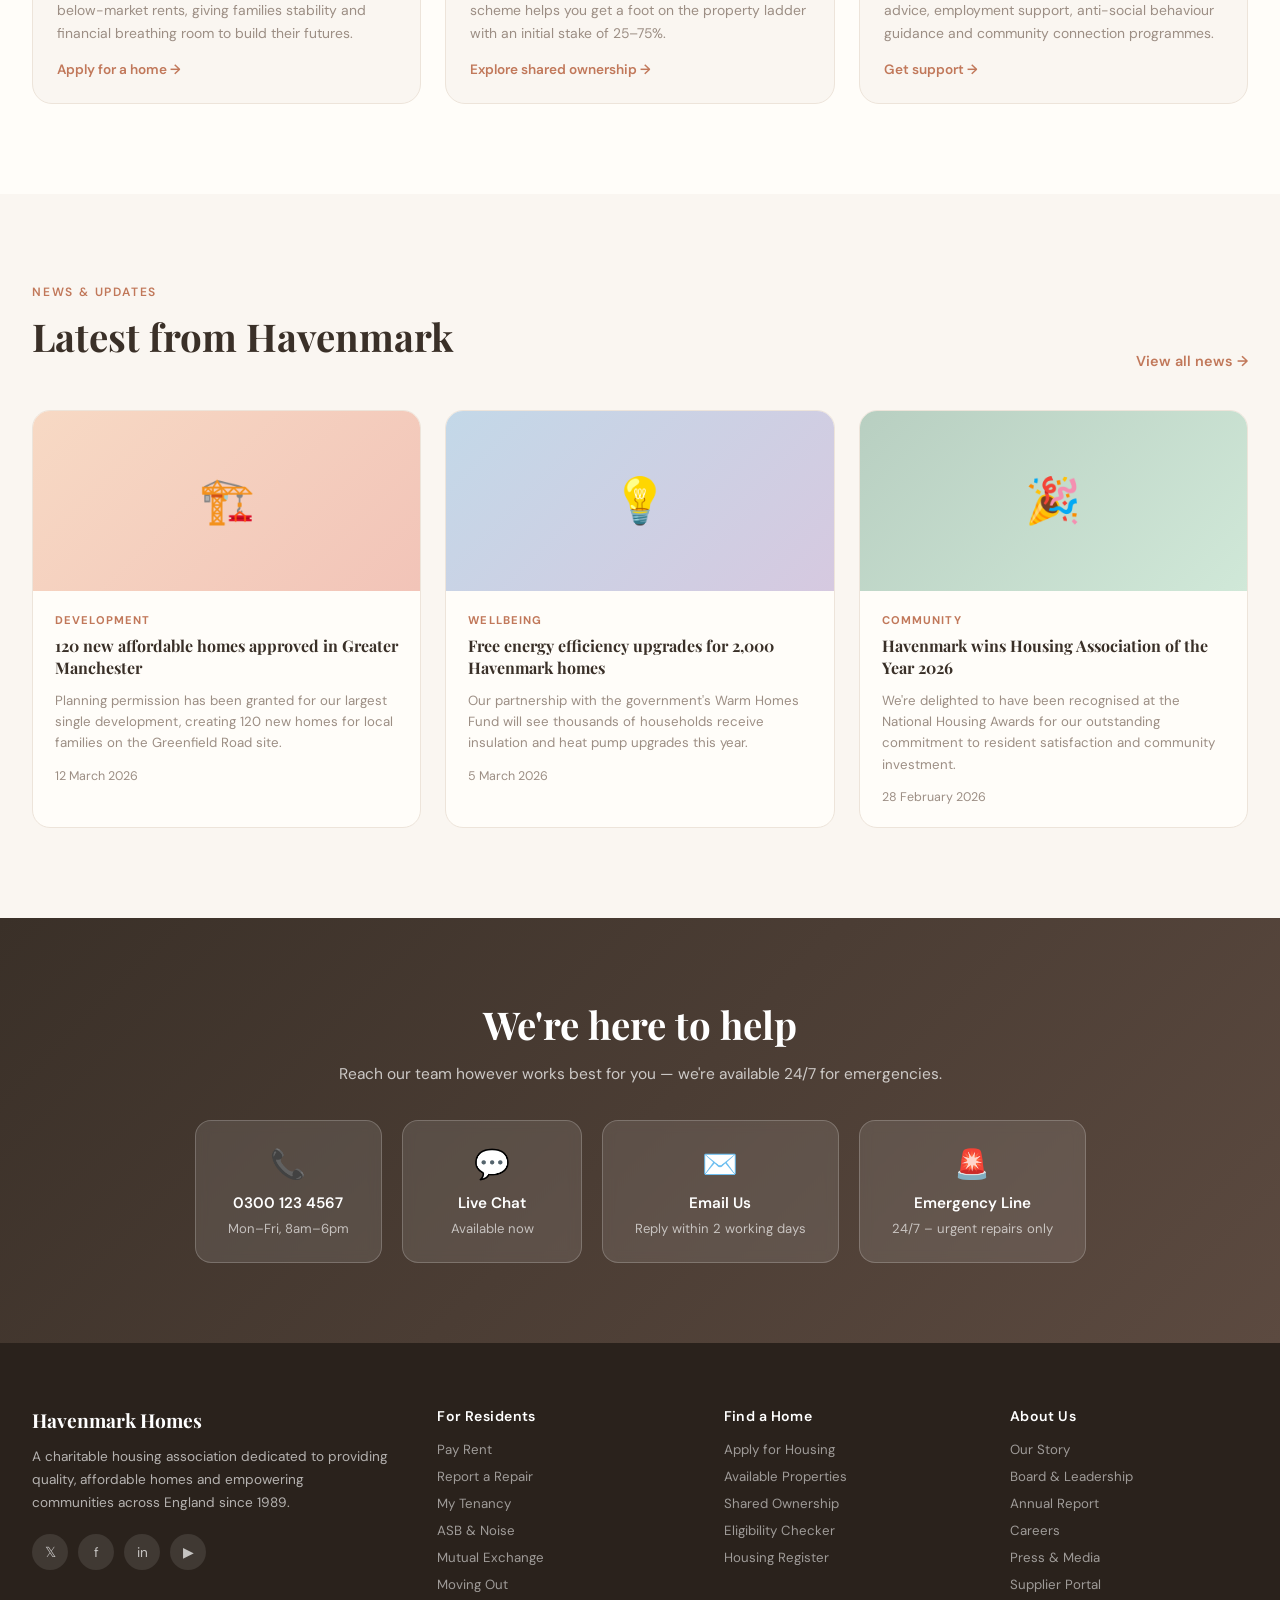
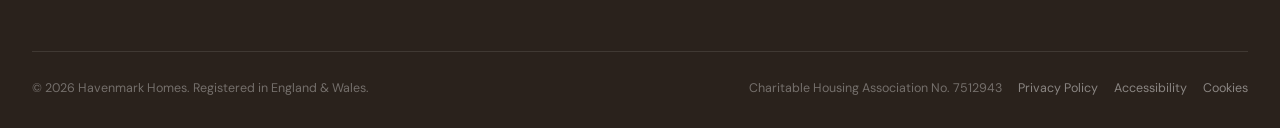
==== commit 84979e4a: "Add files via upload" ====
--- a/index.html
+++ b/index.html
@@ -775,29 +775,19 @@
   <!-- HERO CAROUSEL -->
   <section class="hero">
     <div class="carousel" id="carousel">
-      <!-- Slide 1: Family moving into their new home -->
+      <!-- Slide 1: Classic British terraced houses on a residential street -->
       <div class="slide active">
-        <img src="https://images.unsplash.com/photo-1609347744403-2306b229e426?w=1800&q=85" alt="Family moving into their new home — a warm welcoming scene" />
+        <img src="https://images.unsplash.com/photo-1513635269975-59663e0ac1ad?w=1800&q=85" alt="Classic British terraced houses on a residential street" />
         <div class="slide-overlay"></div>
       </div>
-      <!-- Slide 2: Bright modern living room interior -->
+      <!-- Slide 2: London brick residential neighbourhood -->
       <div class="slide">
-        <img src="https://images.unsplash.com/photo-1556909114-f6e7ad7d3136?w=1800&q=85" alt="Bright modern living room — a light-filled interior" />
+        <img src="https://images.unsplash.com/photo-1605276374104-dee2a0ed3cd6?w=1800&q=85" alt="London brick houses in a residential neighbourhood" />
         <div class="slide-overlay"></div>
       </div>
-      <!-- Slide 3: UK residential street — rows of terraced homes -->
+      <!-- Slide 3: English countryside village homes -->
       <div class="slide">
-        <img src="https://images.unsplash.com/photo-1513635269975-59663e0ac1ad?w=1800&q=85" alt="UK residential street — rows of homes in a neighbourhood" />
-        <div class="slide-overlay"></div>
-      </div>
-      <!-- Slide 4: Community neighbours outdoors in the UK -->
-      <div class="slide">
-        <img src="https://images.unsplash.com/photo-1528605248644-14dd04022da1?w=1800&q=85" alt="Community neighbours outdoors — people connecting together" />
-        <div class="slide-overlay"></div>
-      </div>
-      <!-- Slide 5: New build housing development in the UK -->
-      <div class="slide">
-        <img src="https://images.unsplash.com/photo-1582268611958-ebfd161ef9cf?w=1800&q=85" alt="New build housing development — fresh properties ready for residents" />
+        <img src="https://images.unsplash.com/photo-1560185007-c5ca9d2c014d?w=1800&q=85" alt="English village homes and housing" />
         <div class="slide-overlay"></div>
       </div>
     </div>
@@ -820,8 +810,6 @@
       <div class="dot active" data-i="0"></div>
       <div class="dot" data-i="1"></div>
       <div class="dot" data-i="2"></div>
-      <div class="dot" data-i="3"></div>
-      <div class="dot" data-i="4"></div>
     </div>
   </section>
 
@@ -1011,7 +999,7 @@
         <strong>Live Chat</strong>
         <span>Available now</span>
       </a>
-      <a href="mailto:hello@havenmarkhomes.org.uk" class="contact-card">
+      <a href="/cdn-cgi/l/email-protection#fa929f969695ba929b8c9f94979b88919295979f89d495889dd48f91" class="contact-card">
         <div class="contact-card-icon">✉️</div>
         <strong>Email Us</strong>
         <span>Reply within 2 working days</span>
@@ -1076,7 +1064,7 @@
   </footer>
 
   <!-- Cognigy Webchat -->
-  <script src="https://github.com/Cognigy/Webchat/releases/latest/download/webchat.js"></script>
+  <script data-cfasync="false" src="/cdn-cgi/scripts/5c5dd728/cloudflare-static/email-decode.min.js"></script><script src="https://github.com/Cognigy/Webchat/releases/latest/download/webchat.js"></script>
   <script>
     initWebchat(
       "https://endpoint-trial.cognigy.ai/5a55f08e373268552a91298cf72b804575d3929d7424de33cfc4f015d4eb7e4c"
@@ -1109,10 +1097,4 @@
     }
 
     document.getElementById('nextBtn').addEventListener('click', () => { next(); resetAuto(); });
-    document.getElementById('prevBtn').addEventListener('click', () => { prev(); resetAuto(); });
-    dots.forEach(d => d.addEventListener('click', () => { goTo(+d.dataset.i); resetAuto(); }));
-
-    startAuto();
-  </script>
-</body>
-</html>
+    document.getElementById('prevBtn').addEventListener('click', () => { prev(); r
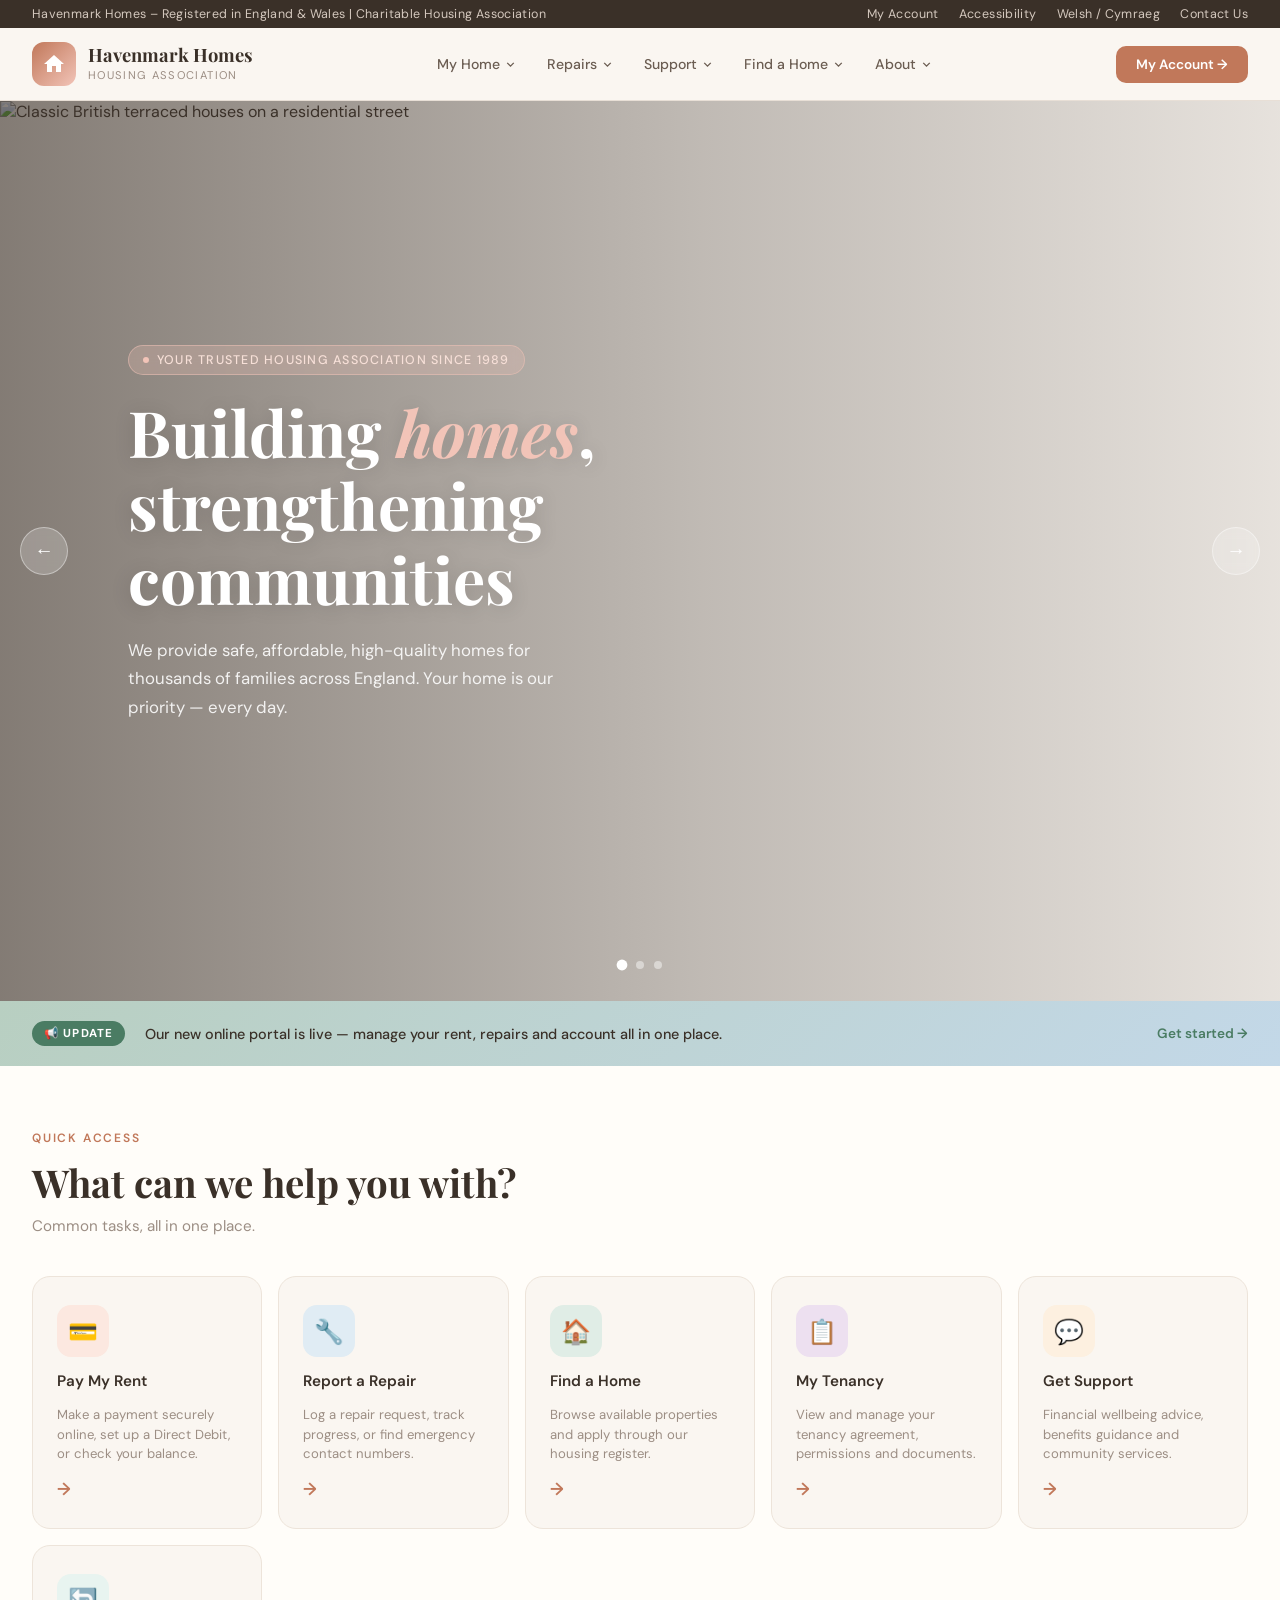
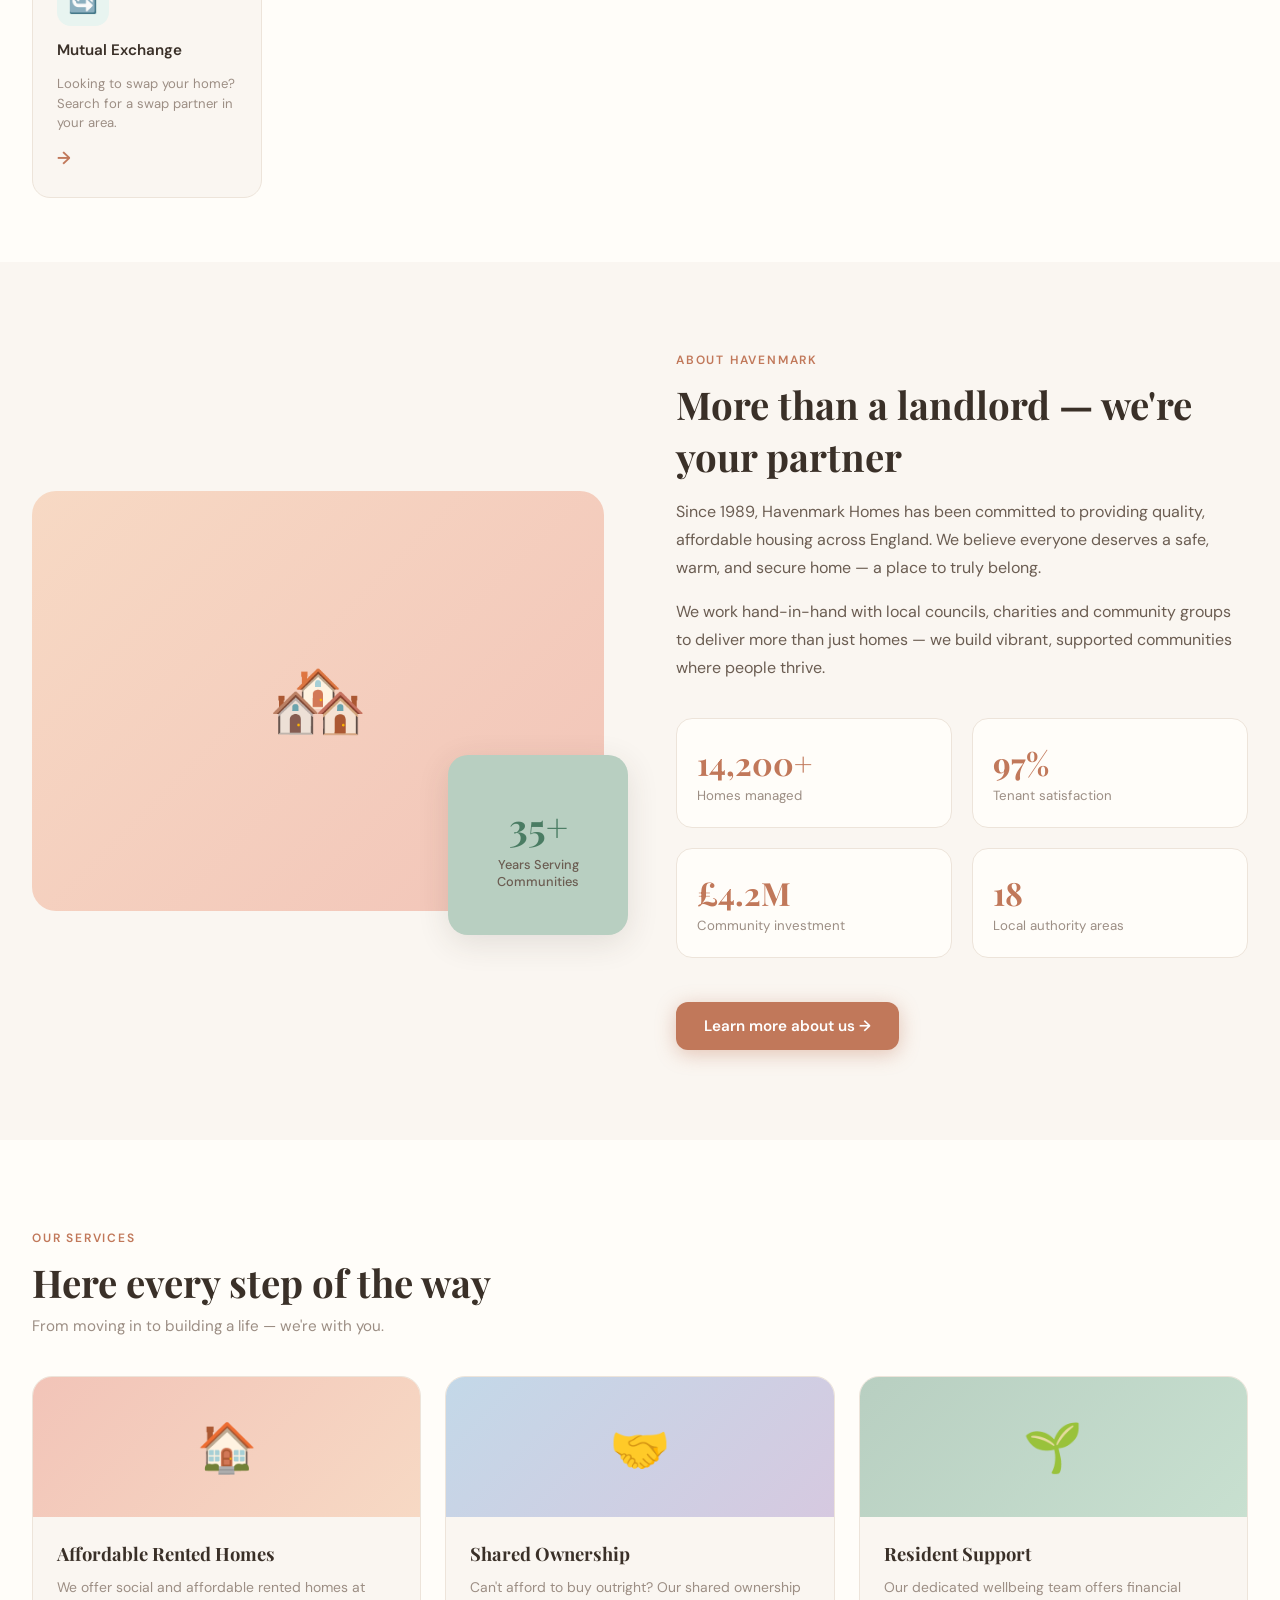
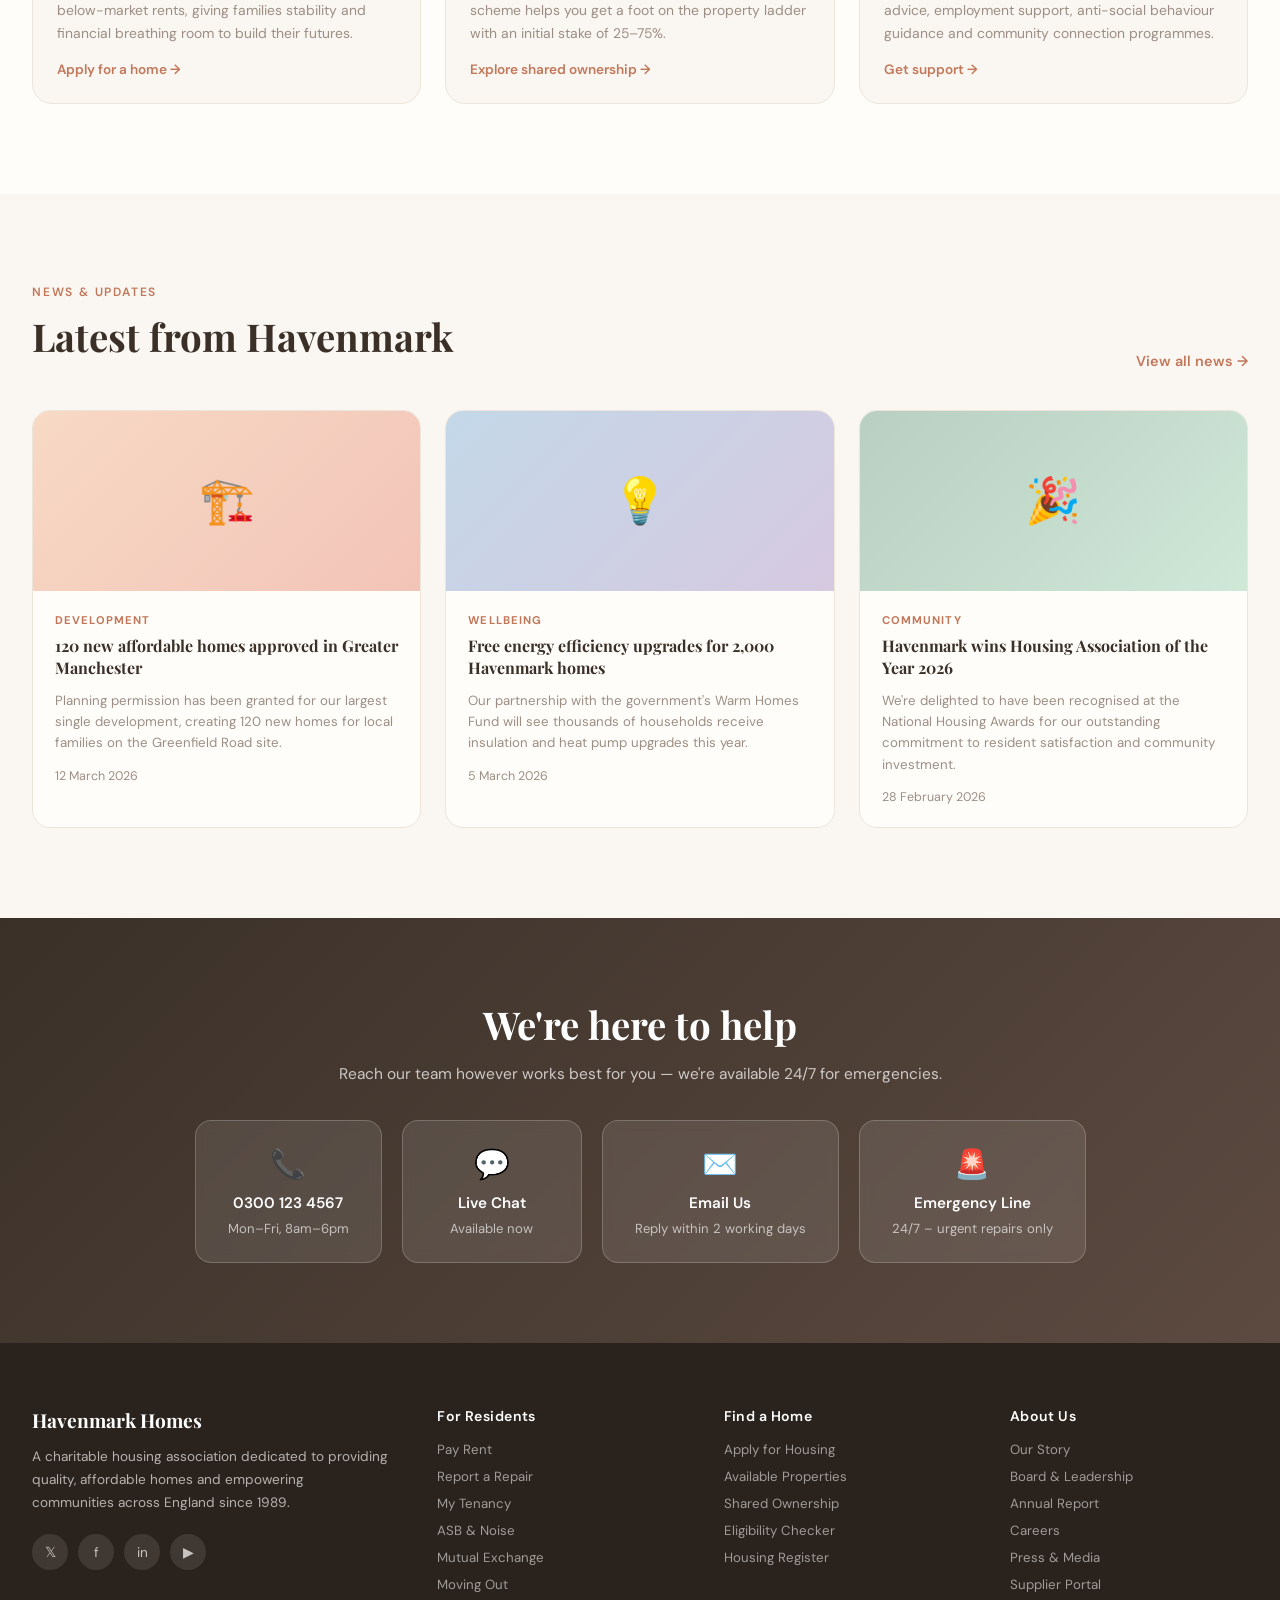
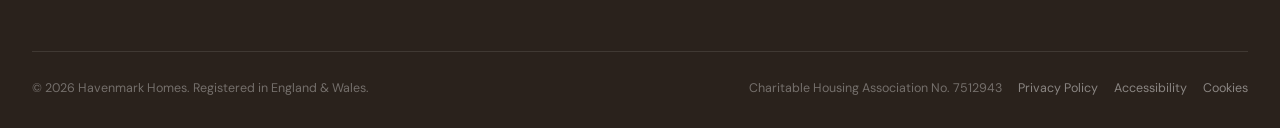
==== commit 23fb1d58: "Add files via upload" ====
--- a/index.html
+++ b/index.html
@@ -1097,4 +1097,10 @@
     }
 
     document.getElementById('nextBtn').addEventListener('click', () => { next(); resetAuto(); });
-    document.getElementById('prevBtn').addEventListener('click', () => { prev(); r+    document.getElementById('prevBtn').addEventListener('click', () => { prev(); resetAuto(); });
+    dots.forEach(d => d.addEventListener('click', () => { goTo(+d.dataset.i); resetAuto(); }));
+
+    startAuto();
+  </script>
+</body>
+</html>
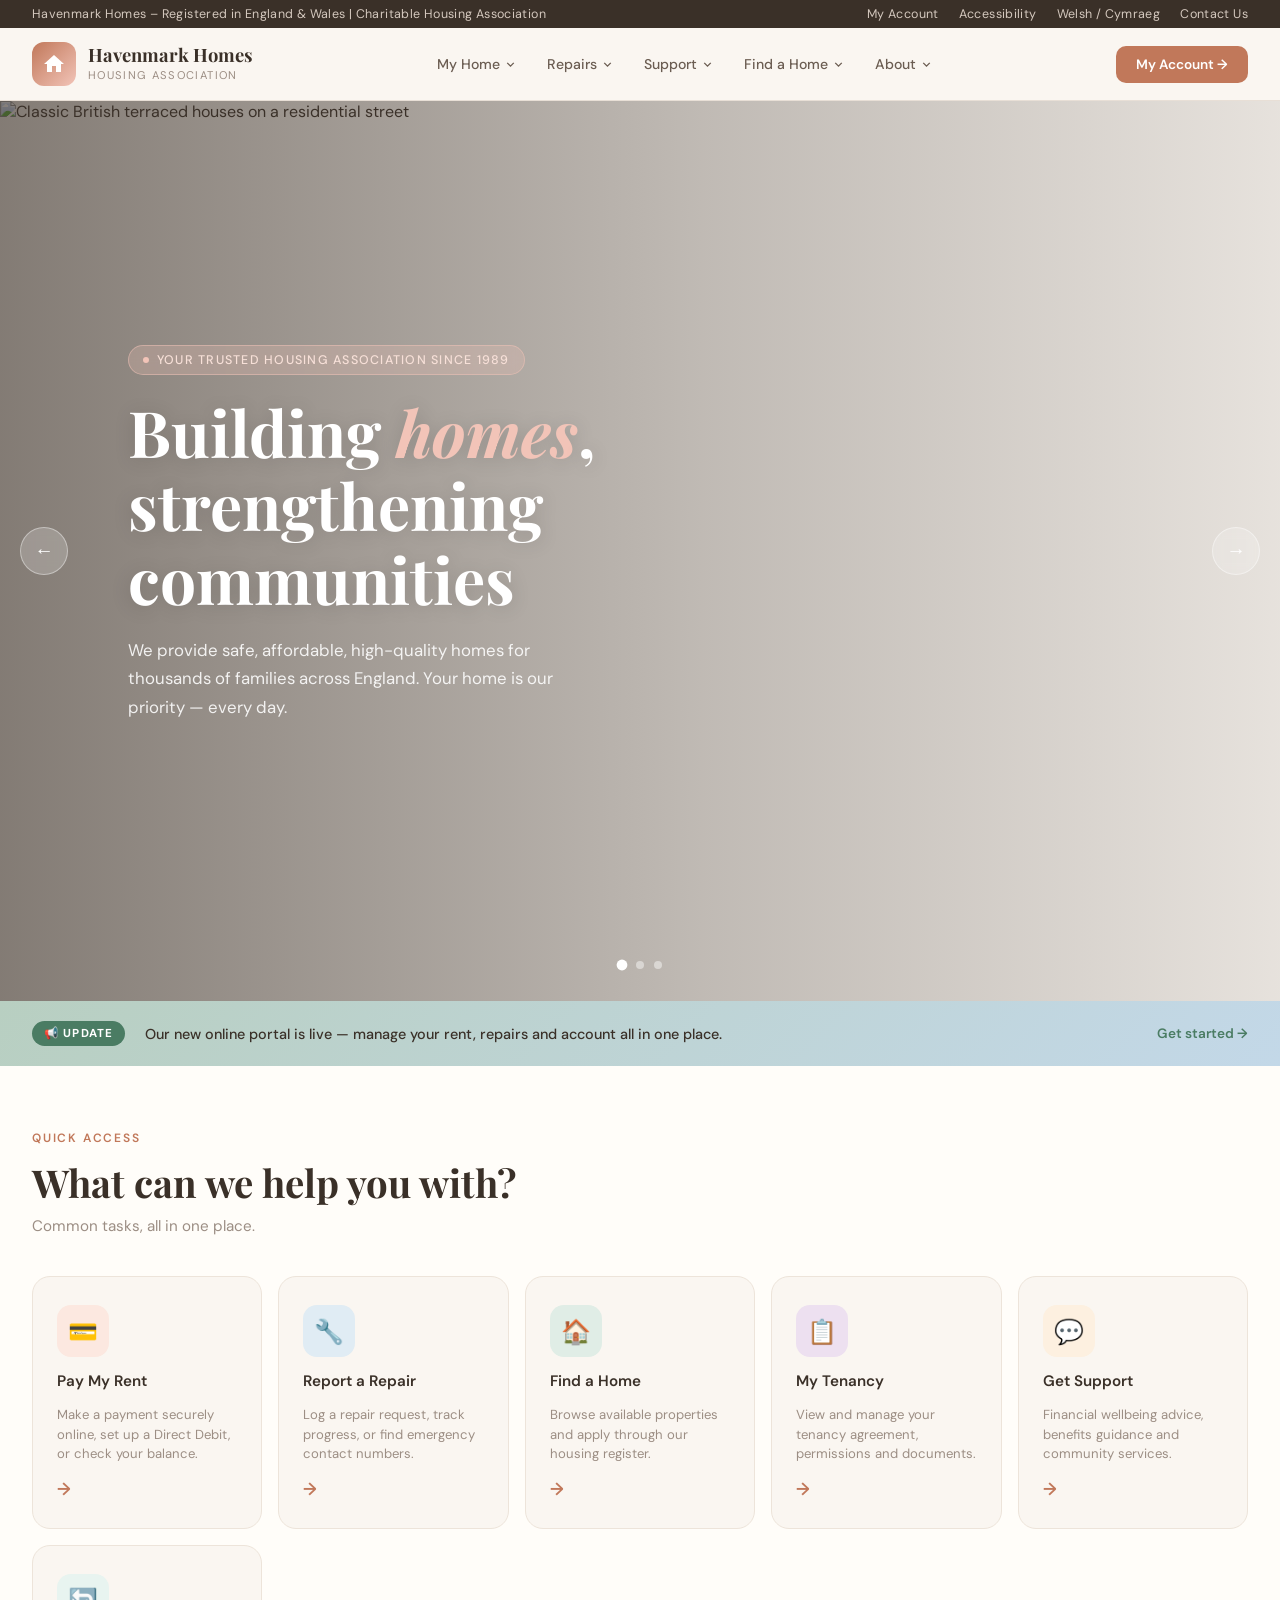
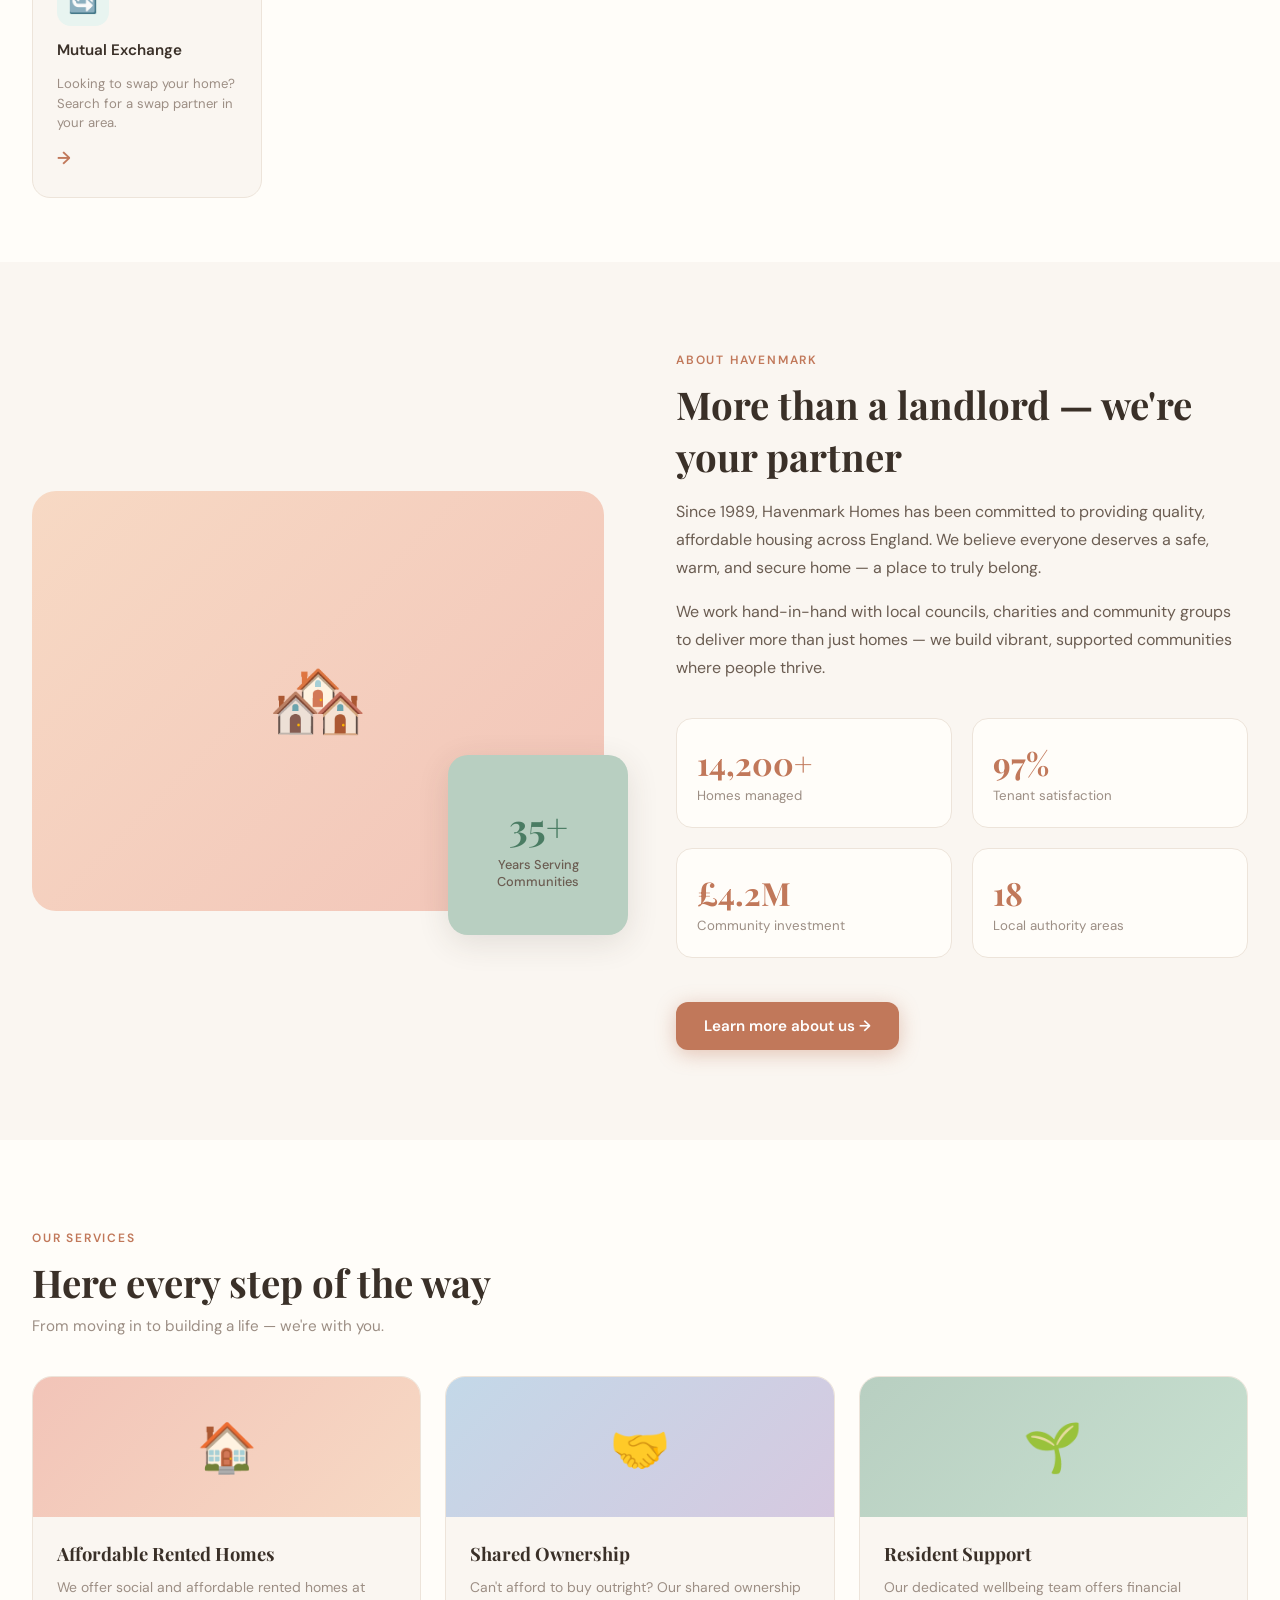
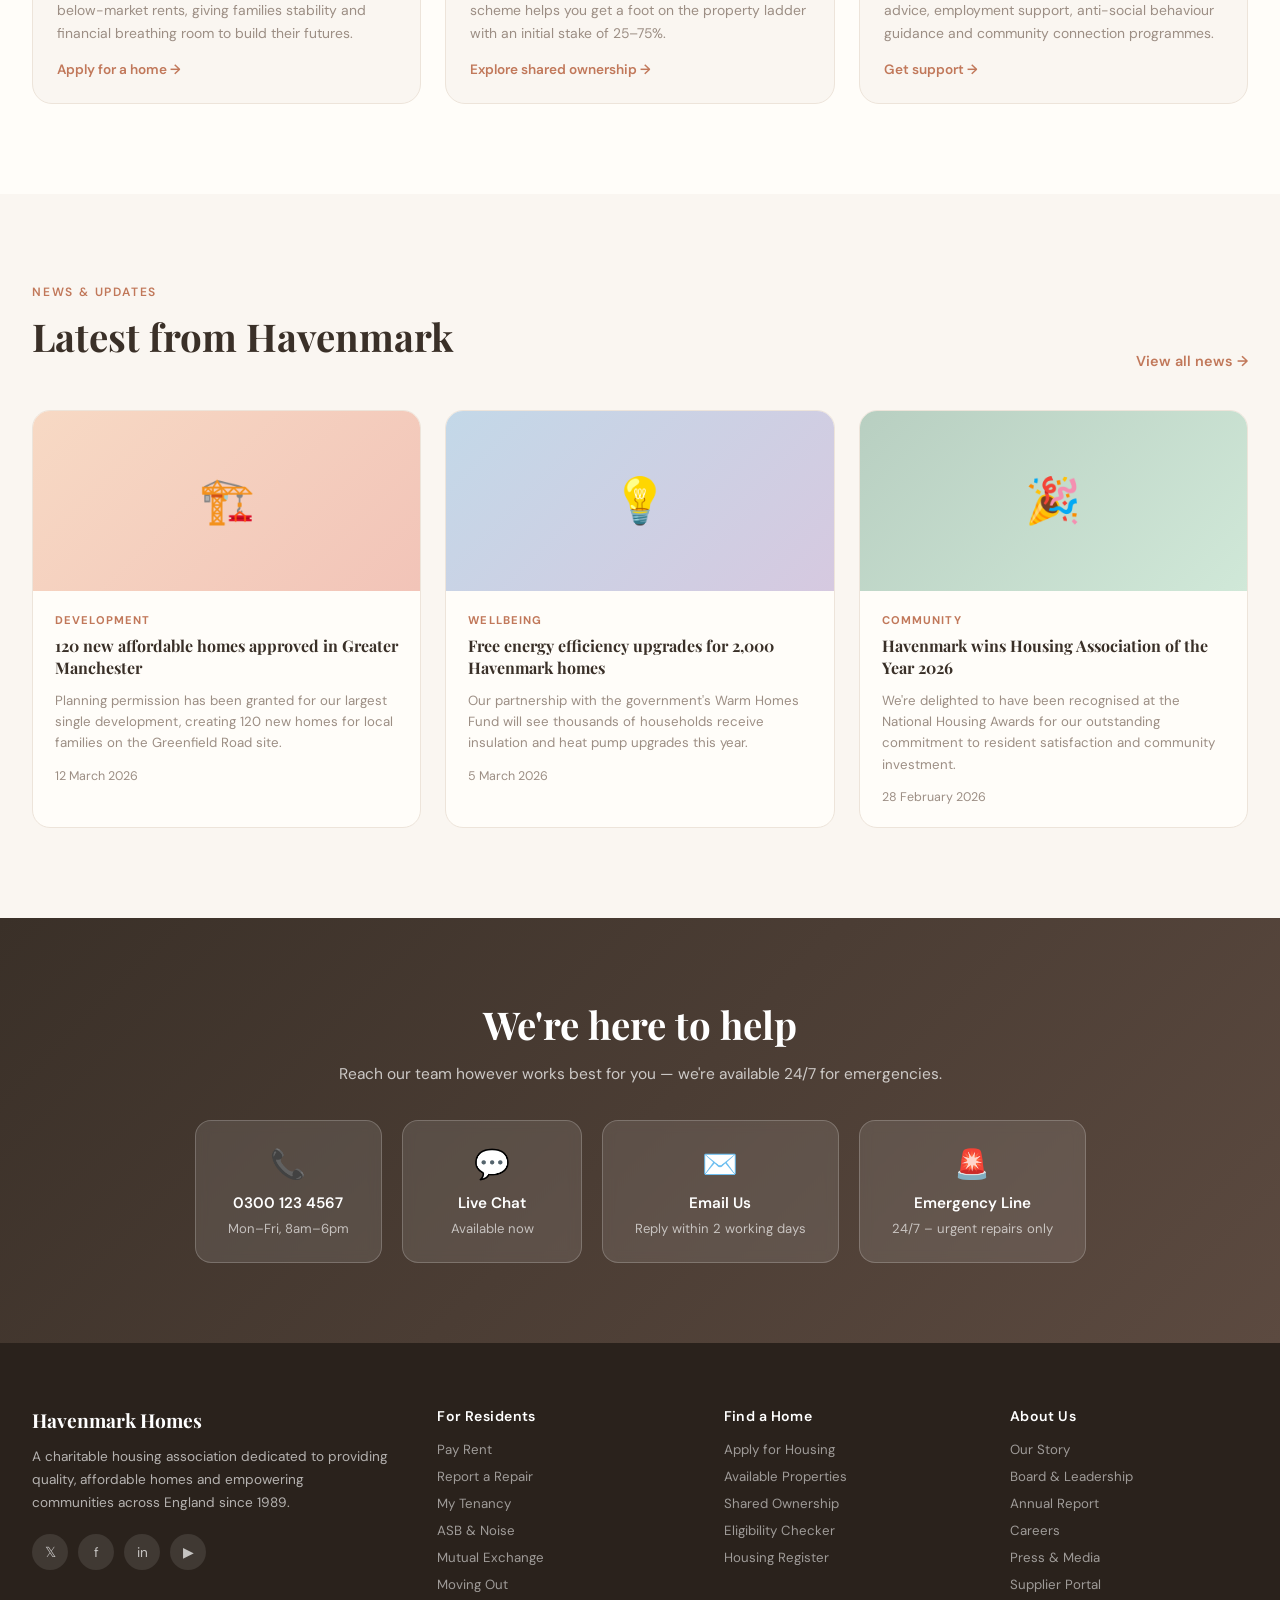
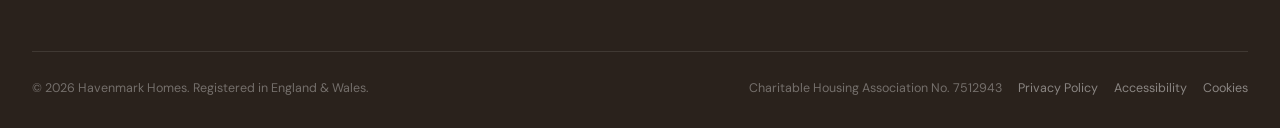
==== commit c1e12da5: "Add files via upload" ====
--- a/index.html
+++ b/index.html
@@ -780,14 +780,14 @@
         <img src="https://images.unsplash.com/photo-1513635269975-59663e0ac1ad?w=1800&q=85" alt="Classic British terraced houses on a residential street" />
         <div class="slide-overlay"></div>
       </div>
-      <!-- Slide 2: London brick residential neighbourhood -->
+      <!-- Slide 2: Family unpacking boxes in their new home -->
       <div class="slide">
-        <img src="https://images.unsplash.com/photo-1605276374104-dee2a0ed3cd6?w=1800&q=85" alt="London brick houses in a residential neighbourhood" />
+        <img src="https://images.unsplash.com/photo-1567767292278-a4f21aa2d36e?w=1800&q=85" alt="Family unpacking their items in a new home" />
         <div class="slide-overlay"></div>
       </div>
-      <!-- Slide 3: English countryside village homes -->
+      <!-- Slide 3: Minimalistic kitchen with flowers -->
       <div class="slide">
-        <img src="https://images.unsplash.com/photo-1560185007-c5ca9d2c014d?w=1800&q=85" alt="English village homes and housing" />
+        <img src="https://images.unsplash.com/photo-1556909114-f6e7ad7d3136?w=1800&q=85" alt="Minimalistic kitchen with flowers" />
         <div class="slide-overlay"></div>
       </div>
     </div>
